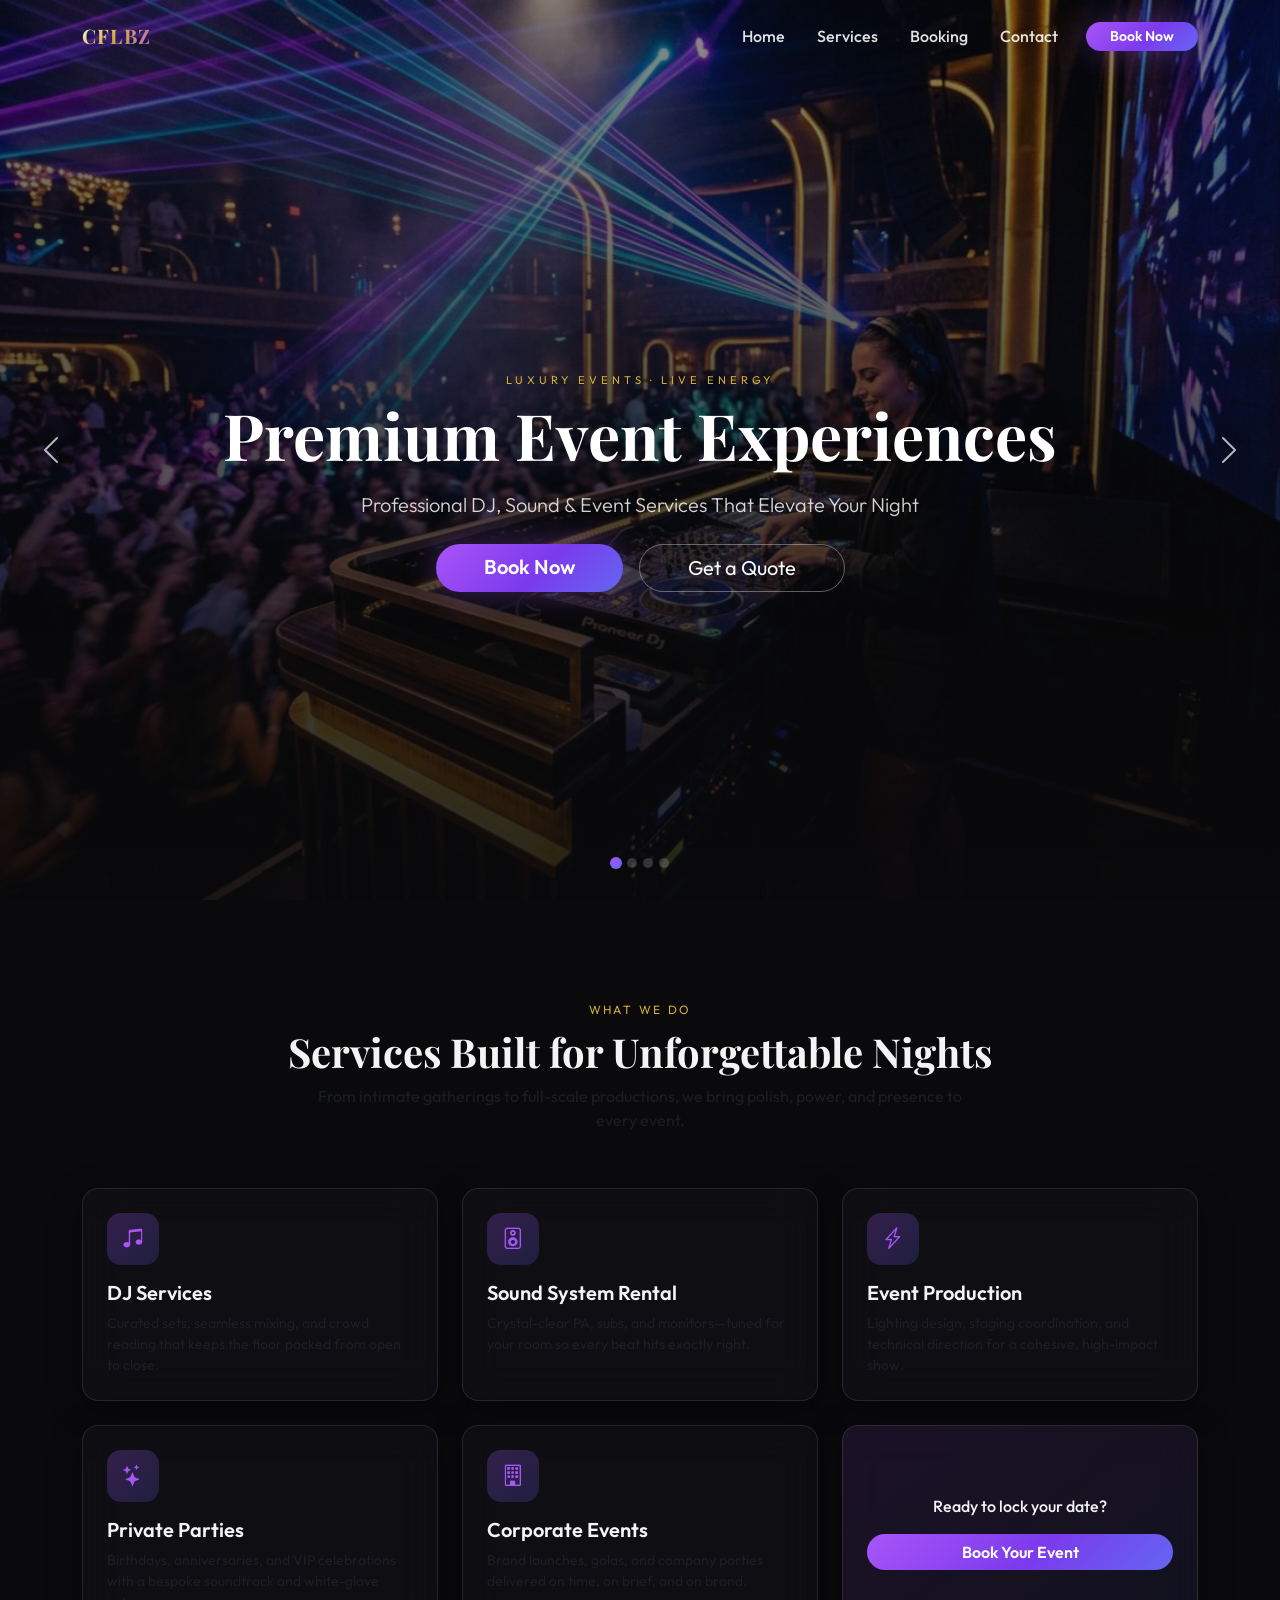
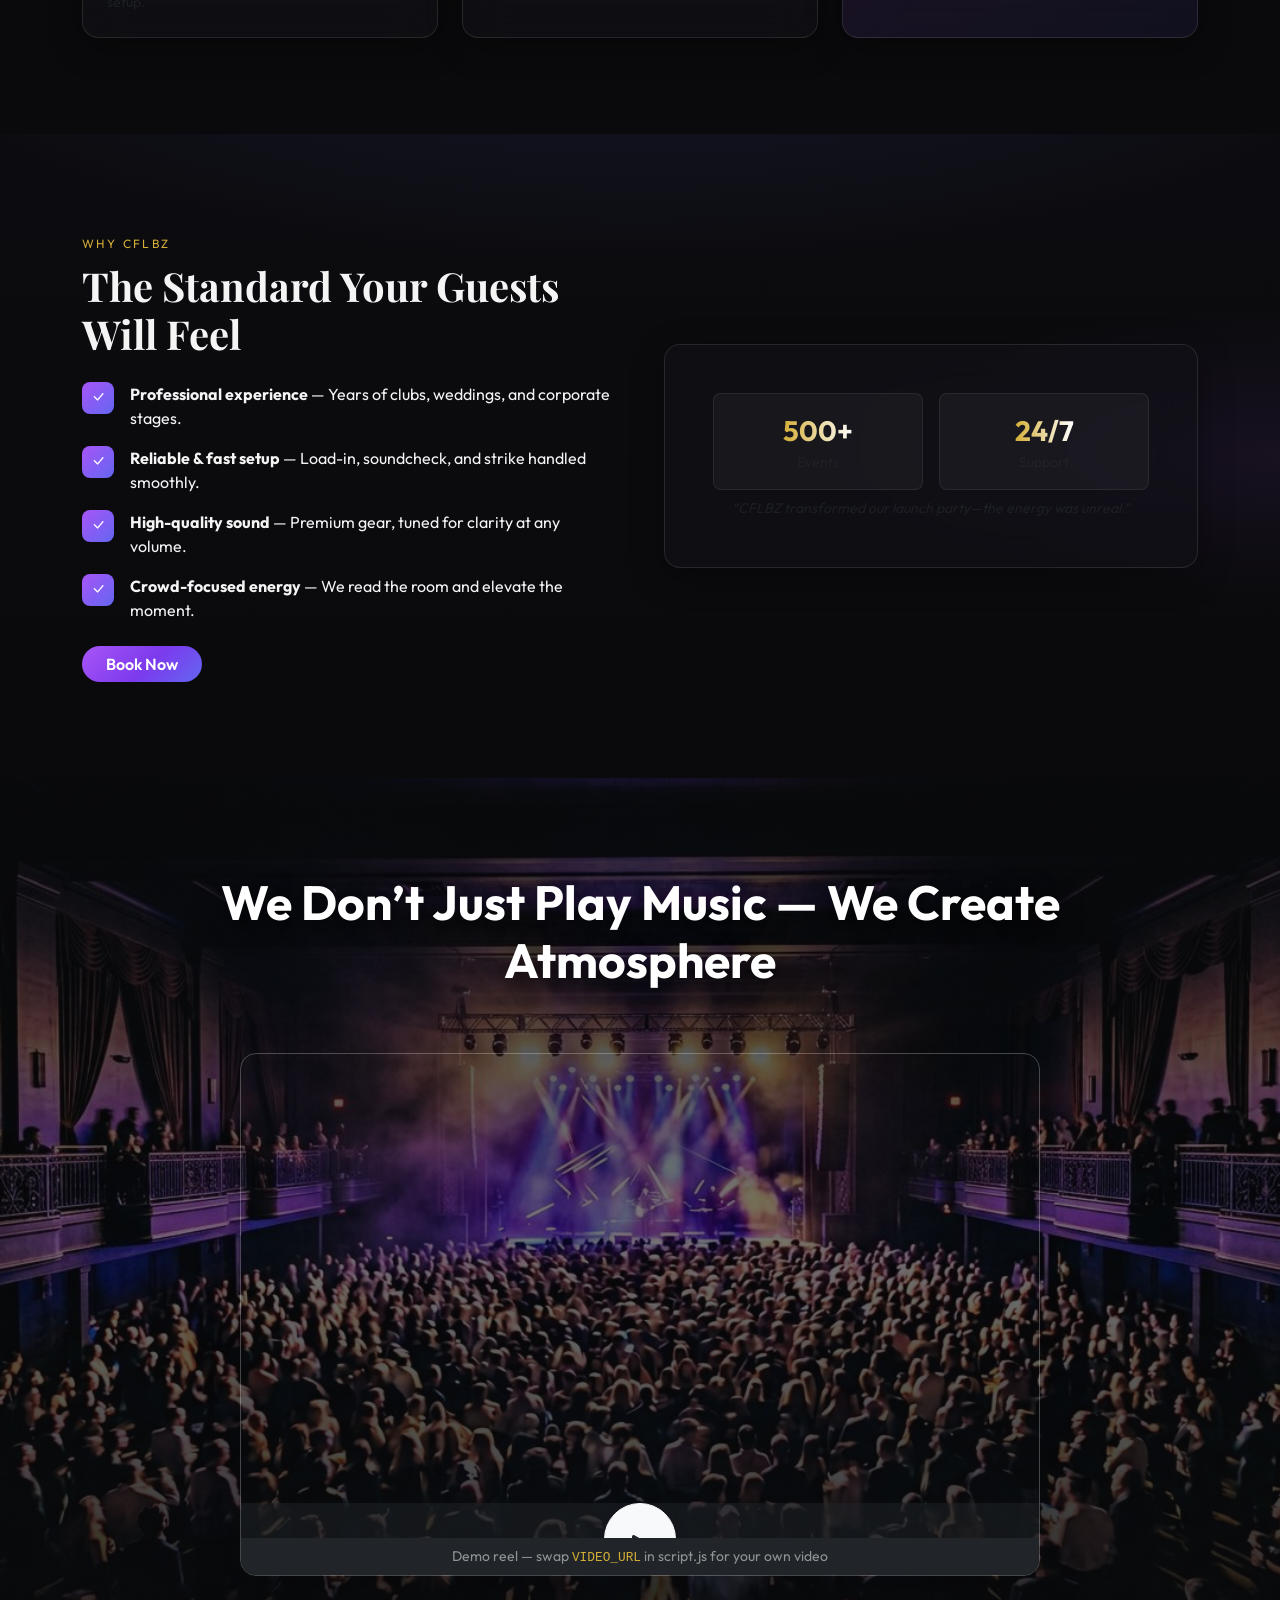
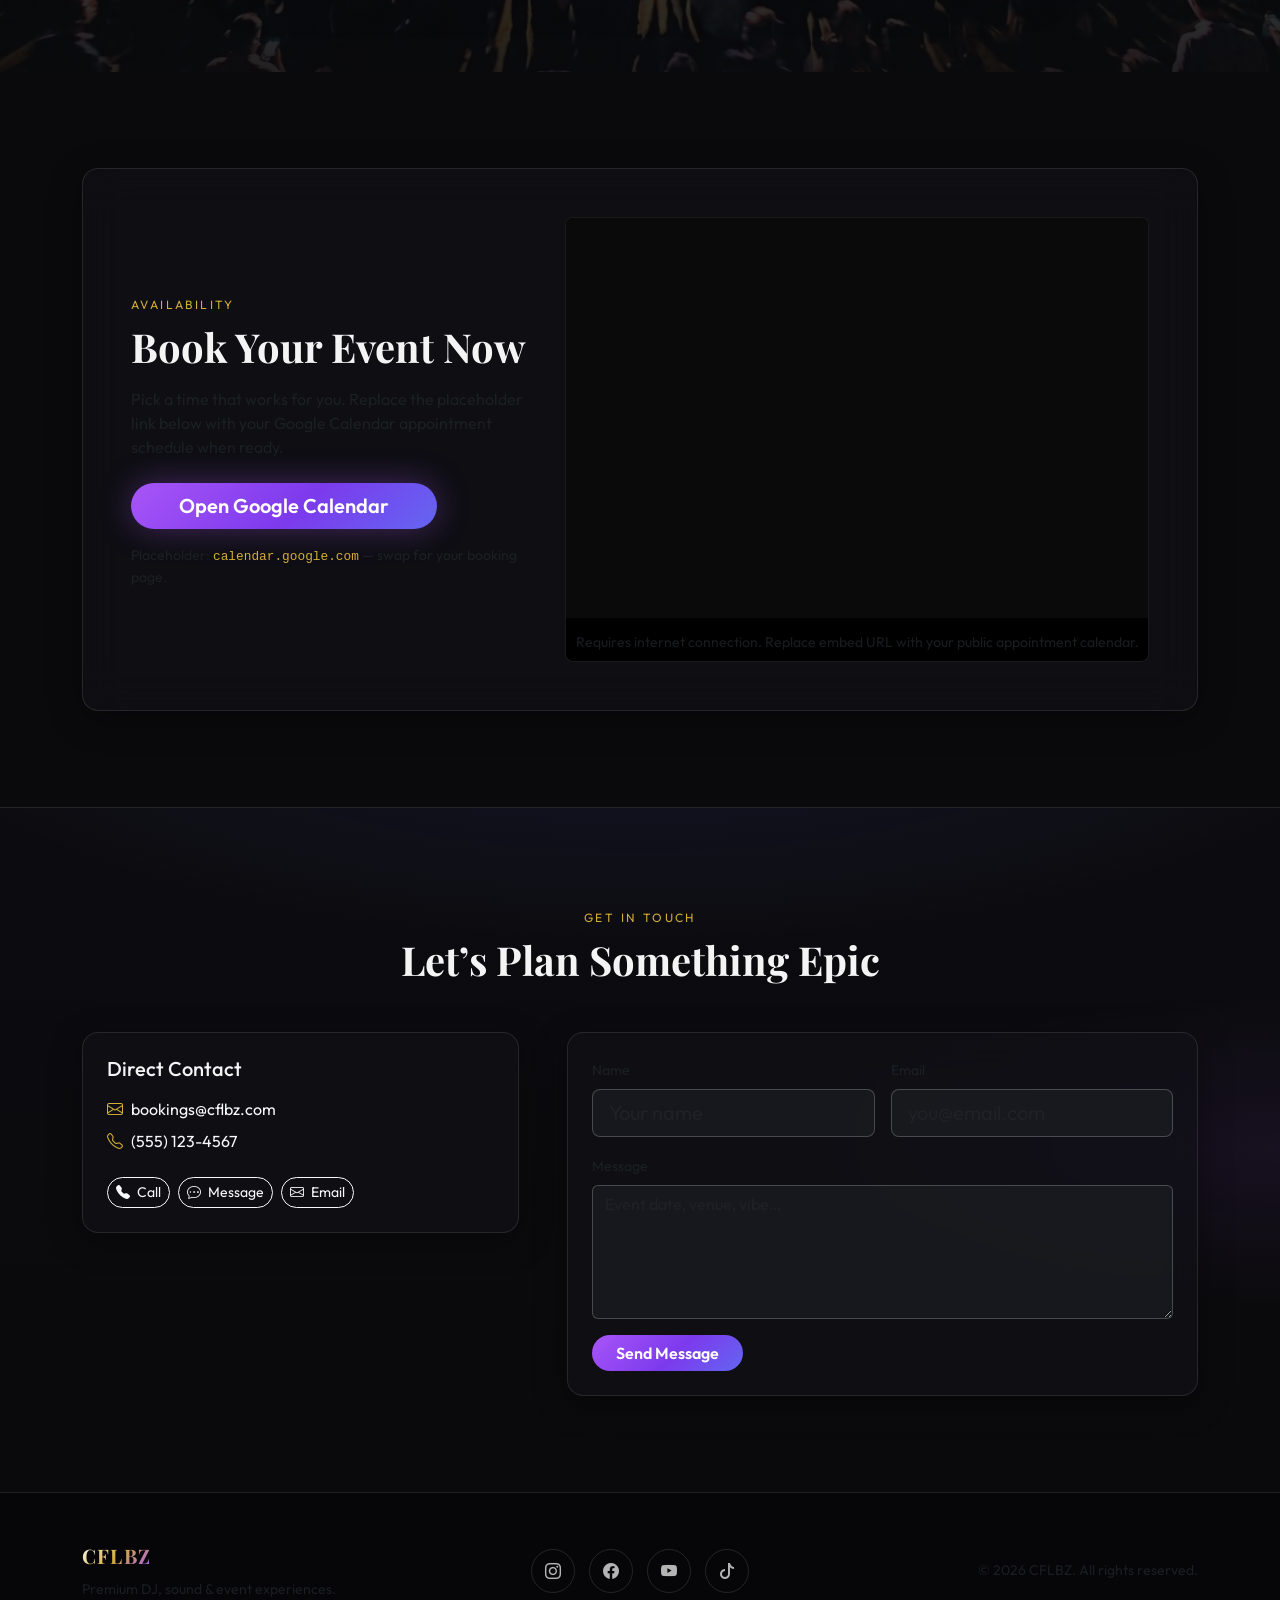
==== index.html @ 3344b6ea "site build v1 Made-with: Cursor" ====
<!DOCTYPE html>
<html lang="en">
<head>
  <meta charset="UTF-8">
  <meta name="viewport" content="width=device-width, initial-scale=1.0">
  <meta name="description" content="CFLBZ — Premium DJ, sound & event services. Professional experiences that elevate your night.">
  <title>CFLBZ | Premium Event Experiences</title>
  <link rel="preload" as="image" href="assets/images/hero-1.jpg" fetchpriority="high">
  <link rel="preconnect" href="https://fonts.googleapis.com">
  <link rel="preconnect" href="https://fonts.gstatic.com" crossorigin>
  <link href="https://fonts.googleapis.com/css2?family=Outfit:wght@300;400;500;600;700&family=Playfair+Display:ital,wght@0,600;0,700;1,600&display=swap" rel="stylesheet">
  <link href="https://cdn.jsdelivr.net/npm/bootstrap@5.3.3/dist/css/bootstrap.min.css" rel="stylesheet" integrity="sha384-QWTKZyjpPEjISv5WaRU9OFeRpok6YctnYmDr5pNlyT2bRjXh0JMhjY6hW+ALEwIH" crossorigin="anonymous">
  <link rel="stylesheet" href="https://cdn.jsdelivr.net/npm/bootstrap-icons@1.11.3/font/bootstrap-icons.min.css">
  <link rel="stylesheet" href="assets/css/style.css">
</head>
<body>
  <!-- NAVBAR -->
  <nav class="navbar navbar-expand-lg navbar-dark fixed-top" id="mainNav" aria-label="Main">
    <div class="container">
      <a class="navbar-brand fw-bold brand-glow" href="#home">CFLBZ</a>
      <button class="navbar-toggler border-0" type="button" data-bs-toggle="collapse" data-bs-target="#navMenu" aria-controls="navMenu" aria-expanded="false" aria-label="Toggle navigation">
        <span class="navbar-toggler-icon"></span>
      </button>
      <div class="collapse navbar-collapse" id="navMenu">
        <ul class="navbar-nav ms-auto align-items-lg-center gap-lg-2">
          <li class="nav-item"><a class="nav-link" href="#home">Home</a></li>
          <li class="nav-item"><a class="nav-link" href="#services">Services</a></li>
          <li class="nav-item"><a class="nav-link" href="#booking">Booking</a></li>
          <li class="nav-item"><a class="nav-link" href="#contact">Contact</a></li>
          <li class="nav-item ms-lg-2">
            <a class="btn btn-primary btn-sm px-4 rounded-pill nav-cta" href="https://calendar.google.com/calendar/u/0/r/week" target="_blank" rel="noopener noreferrer">Book Now</a>
          </li>
        </ul>
      </div>
    </div>
  </nav>

  <!-- HERO CAROUSEL -->
  <header id="home" class="hero-wrap">
    <div id="heroCarousel" class="carousel slide carousel-fade hero-carousel" data-bs-ride="carousel" data-bs-interval="6000" data-bs-pause="false">
      <div class="carousel-indicators hero-indicators">
        <button type="button" data-bs-target="#heroCarousel" data-bs-slide-to="0" class="active" aria-current="true" aria-label="Slide 1"></button>
        <button type="button" data-bs-target="#heroCarousel" data-bs-slide-to="1" aria-label="Slide 2"></button>
        <button type="button" data-bs-target="#heroCarousel" data-bs-slide-to="2" aria-label="Slide 3"></button>
        <button type="button" data-bs-target="#heroCarousel" data-bs-slide-to="3" aria-label="Slide 4"></button>
      </div>
      <div class="carousel-inner h-100">
        <div class="carousel-item active h-100">
          <img src="assets/images/hero-1.jpg" class="d-block w-100 hero-img" width="1920" height="1080" alt="Luxury nightclub DJ performance with dramatic lighting" fetchpriority="high" decoding="async">
        </div>
        <div class="carousel-item h-100">
          <img src="assets/images/hero-2.jpg" class="d-block w-100 hero-img" width="1920" height="1080" alt="Premium sound system and stage at an upscale event" loading="lazy" decoding="async">
        </div>
        <div class="carousel-item h-100">
          <img src="assets/images/hero-3.jpg" class="d-block w-100 hero-img" width="1920" height="1080" alt="DJ mixing with neon lights and crowd energy" loading="lazy" decoding="async">
        </div>
        <div class="carousel-item h-100">
          <img src="assets/images/hero-4.jpg" class="d-block w-100 hero-img" width="1920" height="1080" alt="Elegant event crowd with purple and gold lighting" loading="lazy" decoding="async">
        </div>
      </div>
      <button class="carousel-control-prev" type="button" data-bs-target="#heroCarousel" data-bs-slide="prev" aria-label="Previous slide">
        <span class="carousel-control-prev-icon" aria-hidden="true"></span>
      </button>
      <button class="carousel-control-next" type="button" data-bs-target="#heroCarousel" data-bs-slide="next" aria-label="Next slide">
        <span class="carousel-control-next-icon" aria-hidden="true"></span>
      </button>
      <div class="hero-overlay"></div>
      <div class="hero-content container text-center text-white">
        <p class="hero-eyebrow text-uppercase mb-2 animate-hero" data-animate>Luxury Events · Live Energy</p>
        <h1 class="display-3 display-md-2 fw-bold mb-3 animate-hero" data-animate style="--delay: 0.1s">Premium Event Experiences</h1>
        <p class="lead col-lg-8 mx-auto mb-4 text-white-75 animate-hero" data-animate style="--delay: 0.2s">Professional DJ, Sound &amp; Event Services That Elevate Your Night</p>
        <div class="d-flex flex-wrap gap-3 justify-content-center animate-hero" data-animate style="--delay: 0.35s">
          <a href="https://calendar.google.com/calendar/u/0/r/week" class="btn btn-primary btn-lg px-5 rounded-pill shadow-glow" target="_blank" rel="noopener noreferrer">Book Now</a>
          <a href="#contact" class="btn btn-outline-light btn-lg px-5 rounded-pill glass-btn">Get a Quote</a>
        </div>
      </div>
    </div>
  </header>

  <!-- SERVICES -->
  <section id="services" class="section-padding section-dark">
    <div class="container">
      <div class="text-center mb-5 pb-2 reveal">
        <span class="section-label">What We Do</span>
        <h2 class="section-title mt-2">Services Built for Unforgettable Nights</h2>
        <p class="text-muted col-lg-7 mx-auto mb-0">From intimate gatherings to full-scale productions, we bring polish, power, and presence to every event.</p>
      </div>
      <div class="row g-4">
        <div class="col-md-6 col-lg-4 reveal">
          <div class="glass-card h-100 p-4 rounded-4 border border-light border-opacity-10">
            <div class="icon-wrap mb-3"><i class="bi bi-music-note-beamed"></i></div>
            <h3 class="h5 fw-semibold mb-2">DJ Services</h3>
            <p class="text-muted small mb-0">Curated sets, seamless mixing, and crowd reading that keeps the floor packed from open to close.</p>
          </div>
        </div>
        <div class="col-md-6 col-lg-4 reveal">
          <div class="glass-card h-100 p-4 rounded-4 border border-light border-opacity-10">
            <div class="icon-wrap mb-3"><i class="bi bi-speaker"></i></div>
            <h3 class="h5 fw-semibold mb-2">Sound System Rental</h3>
            <p class="text-muted small mb-0">Crystal-clear PA, subs, and monitors—tuned for your room so every beat hits exactly right.</p>
          </div>
        </div>
        <div class="col-md-6 col-lg-4 reveal">
          <div class="glass-card h-100 p-4 rounded-4 border border-light border-opacity-10">
            <div class="icon-wrap mb-3"><i class="bi bi-lightning-charge"></i></div>
            <h3 class="h5 fw-semibold mb-2">Event Production</h3>
            <p class="text-muted small mb-0">Lighting design, staging coordination, and technical direction for a cohesive, high-impact show.</p>
          </div>
        </div>
        <div class="col-md-6 col-lg-4 reveal">
          <div class="glass-card h-100 p-4 rounded-4 border border-light border-opacity-10">
            <div class="icon-wrap mb-3"><i class="bi bi-stars"></i></div>
            <h3 class="h5 fw-semibold mb-2">Private Parties</h3>
            <p class="text-muted small mb-0">Birthdays, anniversaries, and VIP celebrations with a bespoke soundtrack and white-glove setup.</p>
          </div>
        </div>
        <div class="col-md-6 col-lg-4 reveal">
          <div class="glass-card h-100 p-4 rounded-4 border border-light border-opacity-10">
            <div class="icon-wrap mb-3"><i class="bi bi-building"></i></div>
            <h3 class="h5 fw-semibold mb-2">Corporate Events</h3>
            <p class="text-muted small mb-0">Brand launches, galas, and company parties delivered on time, on brief, and on brand.</p>
          </div>
        </div>
        <div class="col-md-6 col-lg-4 reveal d-flex align-items-stretch">
          <div class="glass-card h-100 p-4 rounded-4 border border-light border-opacity-10 w-100 d-flex flex-column justify-content-center text-center cta-mini">
            <p class="mb-3 fw-medium">Ready to lock your date?</p>
            <a href="#booking" class="btn btn-primary rounded-pill">Book Your Event</a>
          </div>
        </div>
      </div>
    </div>
  </section>

  <!-- WHY CHOOSE US -->
  <section id="why" class="section-padding section-gradient">
    <div class="container">
      <div class="row align-items-center g-5">
        <div class="col-lg-6 reveal">
          <span class="section-label">Why CFLBZ</span>
          <h2 class="section-title mt-2 mb-4">The Standard Your Guests Will Feel</h2>
          <ul class="why-list list-unstyled mb-0">
            <li class="d-flex gap-3 mb-3"><span class="why-check"><i class="bi bi-check-lg"></i></span><span><strong>Professional experience</strong> — Years of clubs, weddings, and corporate stages.</span></li>
            <li class="d-flex gap-3 mb-3"><span class="why-check"><i class="bi bi-check-lg"></i></span><span><strong>Reliable &amp; fast setup</strong> — Load-in, soundcheck, and strike handled smoothly.</span></li>
            <li class="d-flex gap-3 mb-3"><span class="why-check"><i class="bi bi-check-lg"></i></span><span><strong>High-quality sound</strong> — Premium gear, tuned for clarity at any volume.</span></li>
            <li class="d-flex gap-3"><span class="why-check"><i class="bi bi-check-lg"></i></span><span><strong>Crowd-focused energy</strong> — We read the room and elevate the moment.</span></li>
          </ul>
          <a href="https://calendar.google.com/calendar/u/0/r/week" class="btn btn-primary rounded-pill mt-4 px-4" target="_blank" rel="noopener noreferrer">Book Now</a>
        </div>
        <div class="col-lg-6 reveal">
          <div class="glass-card p-4 p-md-5 rounded-4 border border-light border-opacity-10 why-card">
            <div class="row g-3 text-center">
              <div class="col-6">
                <div class="stat-box rounded-3 p-3"><span class="stat-num">500+</span><span class="stat-label d-block small text-muted">Events</span></div>
              </div>
              <div class="col-6">
                <div class="stat-box rounded-3 p-3"><span class="stat-num">24/7</span><span class="stat-label d-block small text-muted">Support</span></div>
              </div>
              <div class="col-12 mt-2">
                <p class="small text-muted mb-0 fst-italic">“CFLBZ transformed our launch party—the energy was unreal.”</p>
              </div>
            </div>
          </div>
        </div>
      </div>
    </div>
  </section>

  <!-- VIDEO / EXPERIENCE -->
  <section id="experience" class="experience-section position-relative overflow-hidden">
    <div class="experience-bg" role="img" aria-label="Atmospheric event lighting and crowd"></div>
    <div class="experience-overlay"></div>
    <div class="container position-relative z-1 py-5 my-lg-5 text-center">
      <h2 class="display-5 fw-bold text-white mb-3 text-shadow reveal">We Don’t Just Play Music — We Create Atmosphere</h2>
      <p class="col-lg-8 mx-auto text-white-75 mb-4 reveal">Lighting, sound, and timing come together so your guests remember the night long after the last song.</p>
      <div class="video-placeholder ratio ratio-16x9 rounded-4 overflow-hidden border border-light border-opacity-25 shadow-lg reveal mx-auto" style="max-width: 800px;">
        <div class="d-flex align-items-center justify-content-center bg-dark bg-opacity-50 position-relative">
          <button type="button" class="play-btn btn btn-light rounded-circle p-3 shadow" aria-label="Play highlight video" id="playVideoBtn">
            <i class="bi bi-play-fill fs-2 text-dark"></i>
          </button>
          <span class="position-absolute bottom-0 start-0 end-0 small text-white-50 py-2 bg-dark bg-opacity-40">Demo reel — swap <code class="text-accent">VIDEO_URL</code> in script.js for your own video</span>
        </div>
      </div>
    </div>
  </section>

  <!-- BOOKING -->
  <section id="booking" class="section-padding section-dark">
    <div class="container">
      <div class="glass-card rounded-4 border border-light border-opacity-10 p-4 p-md-5 reveal">
        <div class="row g-4 align-items-center">
          <div class="col-lg-5 text-center text-lg-start">
            <span class="section-label">Availability</span>
            <h2 class="section-title mt-2 mb-3">Book Your Event Now</h2>
            <p class="text-muted mb-4">Pick a time that works for you. Replace the placeholder link below with your Google Calendar appointment schedule when ready.</p>
            <a href="https://calendar.google.com/calendar/u/0/r/week" class="btn btn-primary btn-lg rounded-pill px-5 shadow-glow mb-3" target="_blank" rel="noopener noreferrer">Open Google Calendar</a>
            <p class="small text-muted mb-0">Placeholder: <code class="text-accent small">calendar.google.com</code> — swap for your booking page.</p>
          </div>
          <div class="col-lg-7">
            <div class="calendar-embed rounded-3 overflow-hidden border border-light border-opacity-10 bg-black bg-opacity-40">
              <iframe
                title="Google Calendar booking placeholder"
                src="https://calendar.google.com/calendar/embed?height=400&wkst=1&bgcolor=%230a0a0a&ctz=America%2FNew_York&showPrint=0&showTabs=0&showCalendars=0&mode=WEEK"
                width="100%"
                height="400"
                loading="lazy"
                class="w-100 border-0"
              ></iframe>
              <p class="small text-center text-muted py-2 mb-0 px-2">Requires internet connection. Replace embed URL with your public appointment calendar.</p>
            </div>
          </div>
        </div>
      </div>
    </div>
  </section>

  <!-- CONTACT -->
  <section id="contact" class="section-padding section-gradient border-top border-light border-opacity-10">
    <div class="container">
      <div class="text-center mb-5 reveal">
        <span class="section-label">Get in Touch</span>
        <h2 class="section-title mt-2">Let’s Plan Something Epic</h2>
      </div>
      <div class="row g-5">
        <div class="col-lg-5 reveal">
          <div class="glass-card p-4 rounded-4 border border-light border-opacity-10 mb-4">
            <h3 class="h5 mb-3">Direct Contact</h3>
            <p class="mb-2"><i class="bi bi-envelope text-accent me-2"></i><a href="mailto:bookings@cflbz.com" class="link-light text-decoration-none">bookings@cflbz.com</a></p>
            <p class="mb-4"><i class="bi bi-telephone text-accent me-2"></i><a href="tel:+15551234567" class="link-light text-decoration-none">(555) 123-4567</a></p>
            <div class="d-flex flex-wrap gap-2">
              <a href="tel:+15551234567" class="btn btn-outline-light btn-sm rounded-pill"><i class="bi bi-telephone-fill me-1"></i> Call</a>
              <a href="sms:+15551234567" class="btn btn-outline-light btn-sm rounded-pill"><i class="bi bi-chat-dots me-1"></i> Message</a>
              <a href="mailto:bookings@cflbz.com" class="btn btn-outline-light btn-sm rounded-pill"><i class="bi bi-envelope me-1"></i> Email</a>
            </div>
          </div>
        </div>
        <div class="col-lg-7 reveal">
          <form id="contactForm" class="glass-card p-4 rounded-4 border border-light border-opacity-10" novalidate>
            <div class="row g-3">
              <div class="col-md-6">
                <label for="contactName" class="form-label small text-muted">Name</label>
                <input type="text" class="form-control form-control-lg bg-dark bg-opacity-50 border-light border-opacity-25 text-white" id="contactName" name="name" required placeholder="Your name" autocomplete="name">
              </div>
              <div class="col-md-6">
                <label for="contactEmail" class="form-label small text-muted">Email</label>
                <input type="email" class="form-control form-control-lg bg-dark bg-opacity-50 border-light border-opacity-25 text-white" id="contactEmail" name="email" required placeholder="you@email.com" autocomplete="email">
              </div>
              <div class="col-12">
                <label for="contactMessage" class="form-label small text-muted">Message</label>
                <textarea class="form-control bg-dark bg-opacity-50 border-light border-opacity-25 text-white" id="contactMessage" name="message" rows="5" required placeholder="Event date, venue, vibe…"></textarea>
              </div>
              <div class="col-12 d-flex flex-wrap align-items-center gap-3">
                <button type="submit" class="btn btn-primary rounded-pill px-4">Send Message</button>
                <span id="formFeedback" class="small text-success d-none" role="status"></span>
              </div>
            </div>
          </form>
        </div>
      </div>
    </div>
  </section>

  <!-- FOOTER -->
  <footer class="footer py-5 border-top border-light border-opacity-10">
    <div class="container">
      <div class="row align-items-center gy-4">
        <div class="col-md-4 text-center text-md-start">
          <span class="fw-bold brand-glow fs-5">CFLBZ</span>
          <p class="small text-muted mb-0 mt-2">Premium DJ, sound &amp; event experiences.</p>
        </div>
        <div class="col-md-4 text-center">
          <a href="#" class="social-link" aria-label="Instagram"><i class="bi bi-instagram"></i></a>
          <a href="#" class="social-link" aria-label="Facebook"><i class="bi bi-facebook"></i></a>
          <a href="#" class="social-link" aria-label="YouTube"><i class="bi bi-youtube"></i></a>
          <a href="#" class="social-link" aria-label="TikTok"><i class="bi bi-tiktok"></i></a>
        </div>
        <div class="col-md-4 text-center text-md-end small text-muted">
          &copy; <span id="year"></span> CFLBZ. All rights reserved.
        </div>
      </div>
    </div>
  </footer>

  <script src="https://cdn.jsdelivr.net/npm/bootstrap@5.3.3/dist/js/bootstrap.bundle.min.js" integrity="sha384-YvpcrYf0tY3lHB60NNkmXc5s9fDVZLESaAA55NDzOxhy9GkcIdslK1eN7N6jIeHz" crossorigin="anonymous"></script>
  <script src="assets/js/script.js"></script>
</body>
</html>
---- assets/css/style.css ----
/* CFLBZ — Luxury dark theme */
:root {
  --bg-deep: #0a0a0c;
  --bg-card: rgba(18, 18, 24, 0.65);
  --text-muted-custom: rgba(255, 255, 255, 0.65);
  --accent-purple: #a855f7;
  --accent-blue: #6366f1;
  --accent-gold: #d4af37;
  --glow: 0 0 32px rgba(168, 85, 247, 0.35);
  --glow-gold: 0 0 24px rgba(212, 175, 55, 0.25);
  --font-sans: "Outfit", system-ui, sans-serif;
  --font-display: "Playfair Display", Georgia, serif;
}

html {
  scroll-behavior: smooth;
}

body {
  font-family: var(--font-sans);
  background: var(--bg-deep);
  color: #f4f4f5;
  overflow-x: hidden;
}

.text-white-75 {
  color: rgba(255, 255, 255, 0.82) !important;
}

.text-accent {
  color: var(--accent-gold) !important;
}

code.text-accent {
  font-size: 0.8rem;
}

/* Navbar */
#mainNav {
  padding-top: 1rem;
  padding-bottom: 1rem;
  transition: background 0.4s ease, box-shadow 0.4s ease, padding 0.3s ease;
  background: transparent;
}

#mainNav.nav-scrolled {
  background: rgba(10, 10, 12, 0.92) !important;
  backdrop-filter: blur(16px);
  -webkit-backdrop-filter: blur(16px);
  box-shadow: 0 8px 32px rgba(0, 0, 0, 0.45);
  padding-top: 0.5rem;
  padding-bottom: 0.5rem;
}

#mainNav .nav-link {
  color: rgba(255, 255, 255, 0.88) !important;
  font-weight: 500;
  padding: 0.5rem 0.75rem !important;
  position: relative;
}

#mainNav .nav-link::after {
  content: "";
  position: absolute;
  left: 0.75rem;
  right: 0.75rem;
  bottom: 0.25rem;
  height: 2px;
  background: linear-gradient(90deg, var(--accent-purple), var(--accent-blue));
  transform: scaleX(0);
  transition: transform 0.25s ease;
}

#mainNav .nav-link:hover::after,
#mainNav .nav-link:focus::after {
  transform: scaleX(1);
}

.brand-glow {
  font-family: var(--font-display);
  letter-spacing: 0.06em;
  background: linear-gradient(135deg, #fff 0%, var(--accent-gold) 50%, var(--accent-purple) 100%);
  -webkit-background-clip: text;
  background-clip: text;
  -webkit-text-fill-color: transparent;
}

.nav-cta {
  box-shadow: var(--glow);
}

/* Hero */
.hero-wrap {
  min-height: 100vh;
  min-height: 100dvh;
  position: relative;
}

.hero-carousel {
  min-height: 100vh;
  min-height: 100dvh;
}

.hero-carousel .carousel-inner,
.hero-carousel .carousel-item {
  min-height: 100vh;
  min-height: 100dvh;
}

.hero-img {
  object-fit: cover;
  height: 100vh;
  height: 100dvh;
  min-height: 100%;
}

.hero-overlay {
  position: absolute;
  inset: 0;
  background: linear-gradient(
    180deg,
    rgba(10, 10, 12, 0.45) 0%,
    rgba(10, 10, 12, 0.65) 40%,
    rgba(10, 10, 12, 0.88) 100%
  );
  z-index: 1;
  pointer-events: none;
}

.hero-content {
  position: absolute;
  inset: 0;
  z-index: 2;
  display: flex;
  flex-direction: column;
  justify-content: center;
  align-items: center;
  padding-top: 4rem;
  padding-left: 1rem;
  padding-right: 1rem;
}

.hero-eyebrow {
  letter-spacing: 0.35em;
  font-size: 0.7rem;
  color: var(--accent-gold);
}

.hero-content h1 {
  font-family: var(--font-display);
  text-shadow: 0 4px 40px rgba(0, 0, 0, 0.6);
}

.hero-indicators {
  z-index: 3;
  margin-bottom: 2rem;
}

.hero-indicators [data-bs-target] {
  width: 10px;
  height: 10px;
  border-radius: 50%;
  border: none;
  background: rgba(255, 255, 255, 0.35);
  transition: transform 0.25s ease, background 0.25s ease;
}

.hero-indicators .active {
  background: linear-gradient(135deg, var(--accent-purple), var(--accent-blue));
  transform: scale(1.2);
}

.hero-carousel .carousel-control-prev,
.hero-carousel .carousel-control-next {
  z-index: 3;
  width: 8%;
  opacity: 0.7;
  transition: opacity 0.25s ease;
}

.hero-carousel .carousel-control-prev:hover,
.hero-carousel .carousel-control-next:hover {
  opacity: 1;
}

.animate-hero {
  opacity: 0;
  transform: translateY(24px);
  animation: heroIn 1s ease forwards;
  animation-delay: var(--delay, 0s);
}

@keyframes heroIn {
  to {
    opacity: 1;
    transform: translateY(0);
  }
}

.shadow-glow {
  box-shadow: var(--glow);
  border: none;
  background: linear-gradient(135deg, var(--accent-purple) 0%, #7c3aed 50%, var(--accent-blue) 100%);
  transition: transform 0.25s ease, box-shadow 0.25s ease;
}

.shadow-glow:hover {
  transform: translateY(-2px);
  box-shadow: 0 12px 40px rgba(168, 85, 247, 0.45);
  color: #fff;
}

.glass-btn {
  backdrop-filter: blur(12px);
  -webkit-backdrop-filter: blur(12px);
  border: 1px solid rgba(255, 255, 255, 0.35) !important;
  transition: background 0.25s ease, border-color 0.25s ease;
}

.glass-btn:hover {
  background: rgba(255, 255, 255, 0.12) !important;
  border-color: rgba(255, 255, 255, 0.55) !important;
  color: #fff !important;
}

/* Sections */
.section-padding {
  padding-top: 5rem;
  padding-bottom: 5rem;
}

@media (min-width: 992px) {
  .section-padding {
    padding-top: 6rem;
    padding-bottom: 6rem;
  }
}

.section-dark {
  background: var(--bg-deep);
}

.section-gradient {
  background: radial-gradient(ellipse 120% 80% at 50% -20%, rgba(99, 102, 241, 0.12), transparent 50%),
    radial-gradient(ellipse 80% 50% at 100% 50%, rgba(168, 85, 247, 0.08), transparent 45%),
    linear-gradient(180deg, #0c0c10 0%, #0a0a0c 100%);
}

.section-label {
  font-size: 0.75rem;
  text-transform: uppercase;
  letter-spacing: 0.2em;
  color: var(--accent-gold);
}

.section-title {
  font-family: var(--font-display);
  font-size: clamp(1.75rem, 4vw, 2.5rem);
  font-weight: 700;
}

/* Glass cards */
.glass-card {
  background: var(--bg-card);
  backdrop-filter: blur(20px);
  -webkit-backdrop-filter: blur(20px);
  box-shadow: 0 8px 32px rgba(0, 0, 0, 0.35);
  transition: transform 0.35s ease, box-shadow 0.35s ease, border-color 0.35s ease;
}

.glass-card:hover {
  transform: translateY(-6px);
  box-shadow: 0 16px 48px rgba(0, 0, 0, 0.45), 0 0 0 1px rgba(168, 85, 247, 0.15);
}

.icon-wrap {
  width: 52px;
  height: 52px;
  border-radius: 14px;
  display: flex;
  align-items: center;
  justify-content: center;
  background: linear-gradient(135deg, rgba(168, 85, 247, 0.25), rgba(99, 102, 241, 0.2));
  color: var(--accent-purple);
  font-size: 1.35rem;
}

.cta-mini {
  background: linear-gradient(145deg, rgba(168, 85, 247, 0.12), rgba(99, 102, 241, 0.08));
}

/* Why */
.why-check {
  flex-shrink: 0;
  width: 32px;
  height: 32px;
  border-radius: 8px;
  background: linear-gradient(135deg, var(--accent-purple), var(--accent-blue));
  display: flex;
  align-items: center;
  justify-content: center;
  color: #fff;
  font-size: 0.9rem;
}

.stat-box {
  background: rgba(255, 255, 255, 0.04);
  border: 1px solid rgba(255, 255, 255, 0.08);
}

.stat-num {
  font-size: 1.75rem;
  font-weight: 700;
  background: linear-gradient(90deg, var(--accent-gold), #fff);
  -webkit-background-clip: text;
  background-clip: text;
  -webkit-text-fill-color: transparent;
}

/* Experience section */
.experience-section {
  min-height: 50vh;
}

.experience-bg {
  position: absolute;
  inset: 0;
  background-image: url("../images/experience-bg.jpg");
  background-size: cover;
  background-position: center;
  transform: scale(1.02);
}

.experience-overlay {
  position: absolute;
  inset: 0;
  background: linear-gradient(
    180deg,
    rgba(10, 10, 12, 0.85) 0%,
    rgba(10, 10, 12, 0.55) 50%,
    rgba(10, 10, 12, 0.9) 100%
  );
  z-index: 0;
}

.experience-section .container {
  z-index: 1;
}

.text-shadow {
  text-shadow: 0 4px 24px rgba(0, 0, 0, 0.8);
}

.play-btn {
  width: 72px;
  height: 72px;
  transition: transform 0.3s ease, box-shadow 0.3s ease;
}

.play-btn:hover {
  transform: scale(1.08);
  box-shadow: var(--glow);
}

.play-btn.play-pulse {
  animation: pulseGlow 0.6s ease;
}

@keyframes pulseGlow {
  0%,
  100% {
    box-shadow: 0 4px 24px rgba(0, 0, 0, 0.2);
  }
  50% {
    box-shadow: 0 0 32px 8px rgba(168, 85, 247, 0.55);
  }
}

/* Booking calendar */
.calendar-embed iframe {
  min-height: 400px;
  background: #0a0a0a;
}

/* Footer */
.footer {
  background: #060608;
}

.social-link {
  display: inline-flex;
  align-items: center;
  justify-content: center;
  width: 44px;
  height: 44px;
  margin: 0 0.35rem;
  border-radius: 50%;
  color: rgba(255, 255, 255, 0.7);
  border: 1px solid rgba(255, 255, 255, 0.12);
  transition: color 0.25s ease, border-color 0.25s ease, box-shadow 0.25s ease, transform 0.25s ease;
}

.social-link:hover {
  color: var(--accent-gold);
  border-color: rgba(212, 175, 55, 0.4);
  box-shadow: var(--glow-gold);
  transform: translateY(-2px);
}

/* Scroll reveal */
.reveal {
  opacity: 0;
  transform: translateY(28px);
  transition: opacity 0.7s ease, transform 0.7s ease;
}

.reveal.visible {
  opacity: 1;
  transform: translateY(0);
}

/* Bootstrap overrides */
.btn-primary {
  background: linear-gradient(135deg, var(--accent-purple) 0%, #7c3aed 55%, var(--accent-blue) 100%);
  border: none;
  font-weight: 600;
}

.btn-primary:hover,
.btn-primary:focus {
  background: linear-gradient(135deg, #9333ea 0%, #6d28d9 50%, #4f46e5 100%);
  border: none;
}

.form-control:focus {
  border-color: var(--accent-purple);
  box-shadow: 0 0 0 0.2rem rgba(168, 85, 247, 0.2);
}

.link-light:hover {
  color: var(--accent-gold) !important;
}
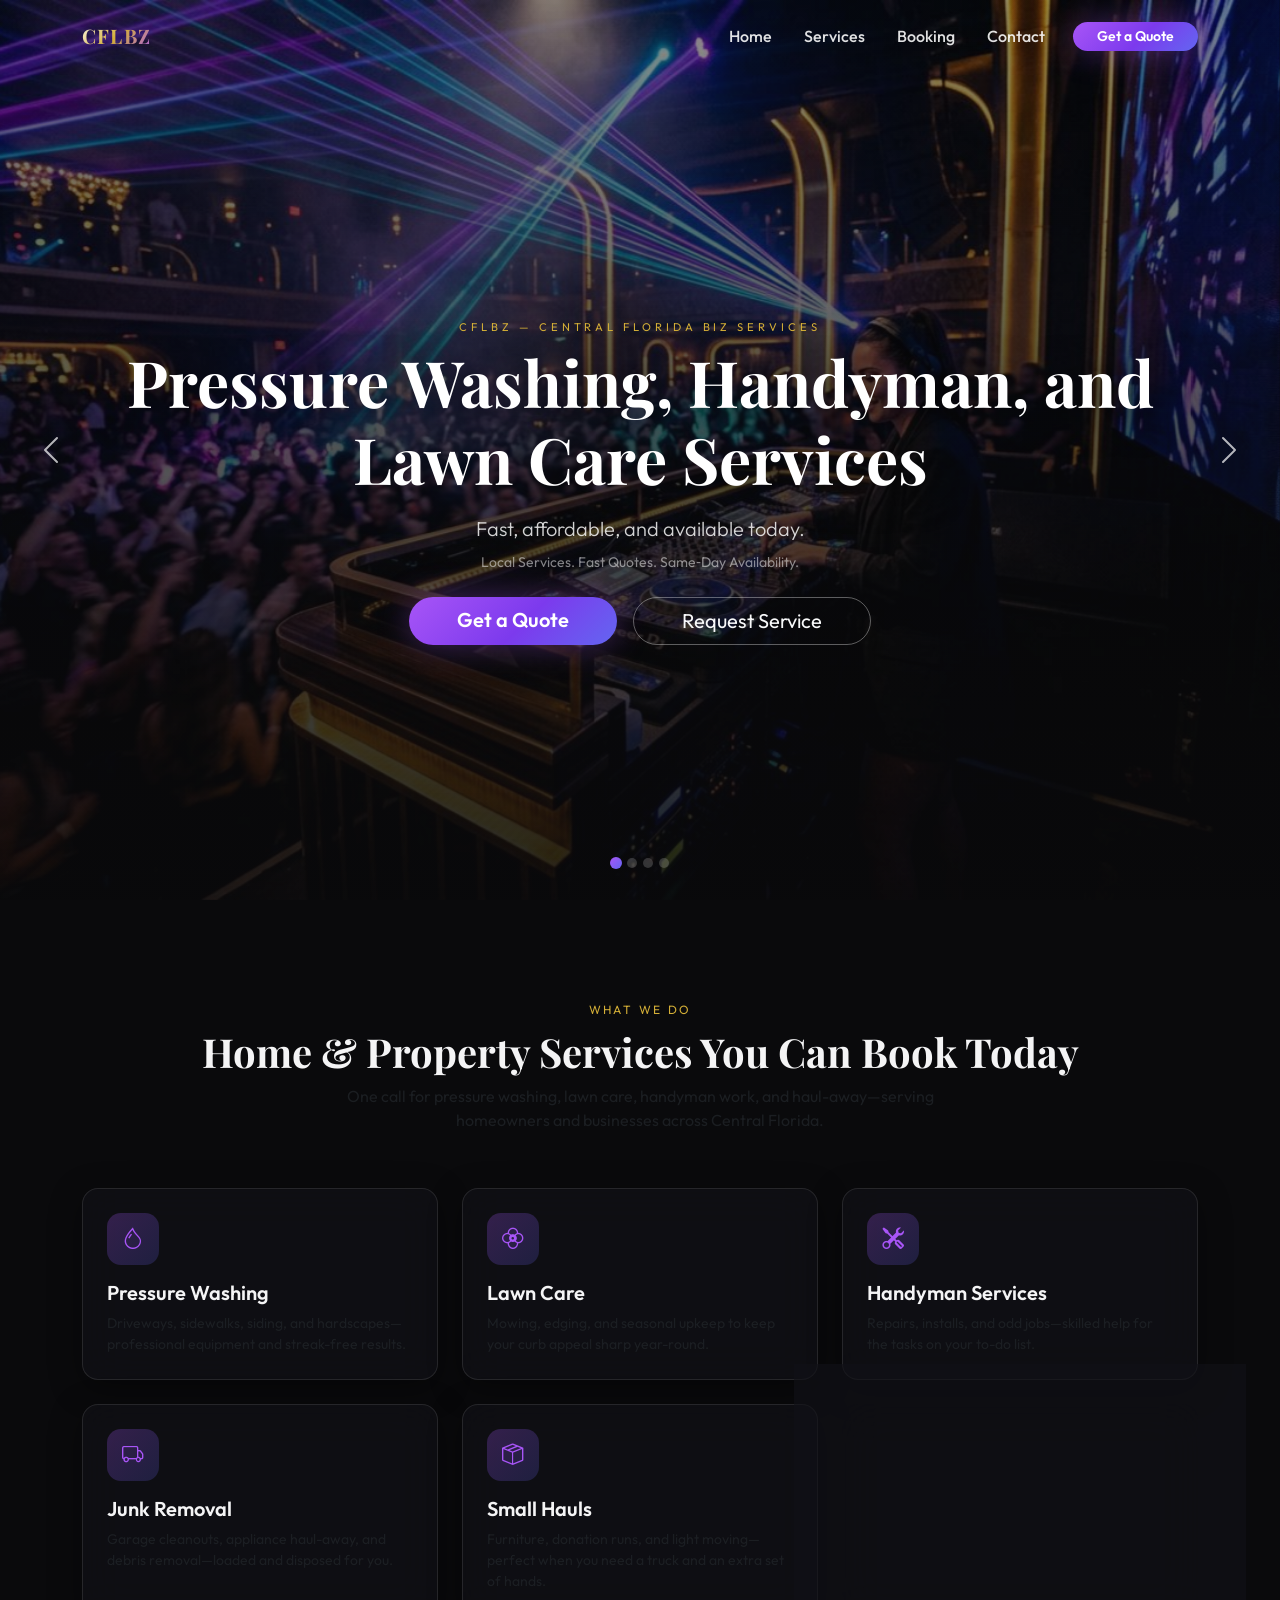
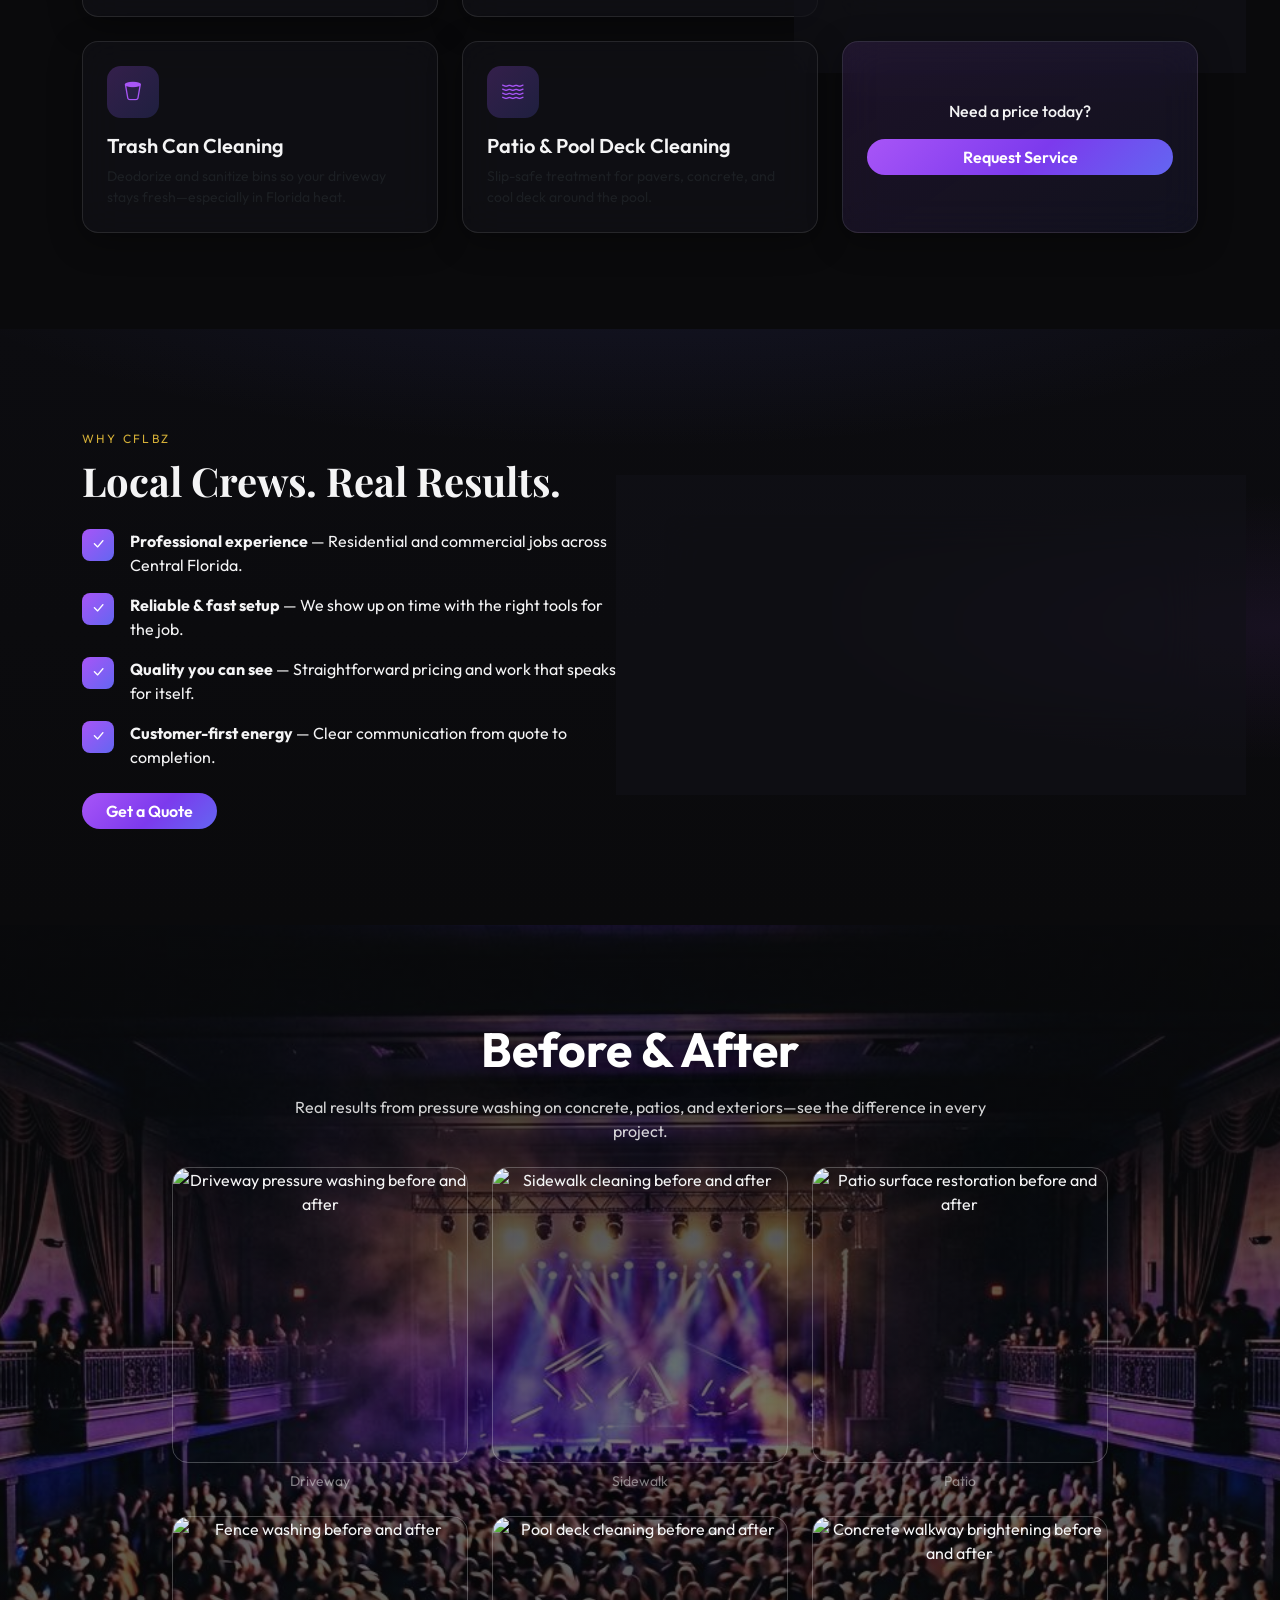
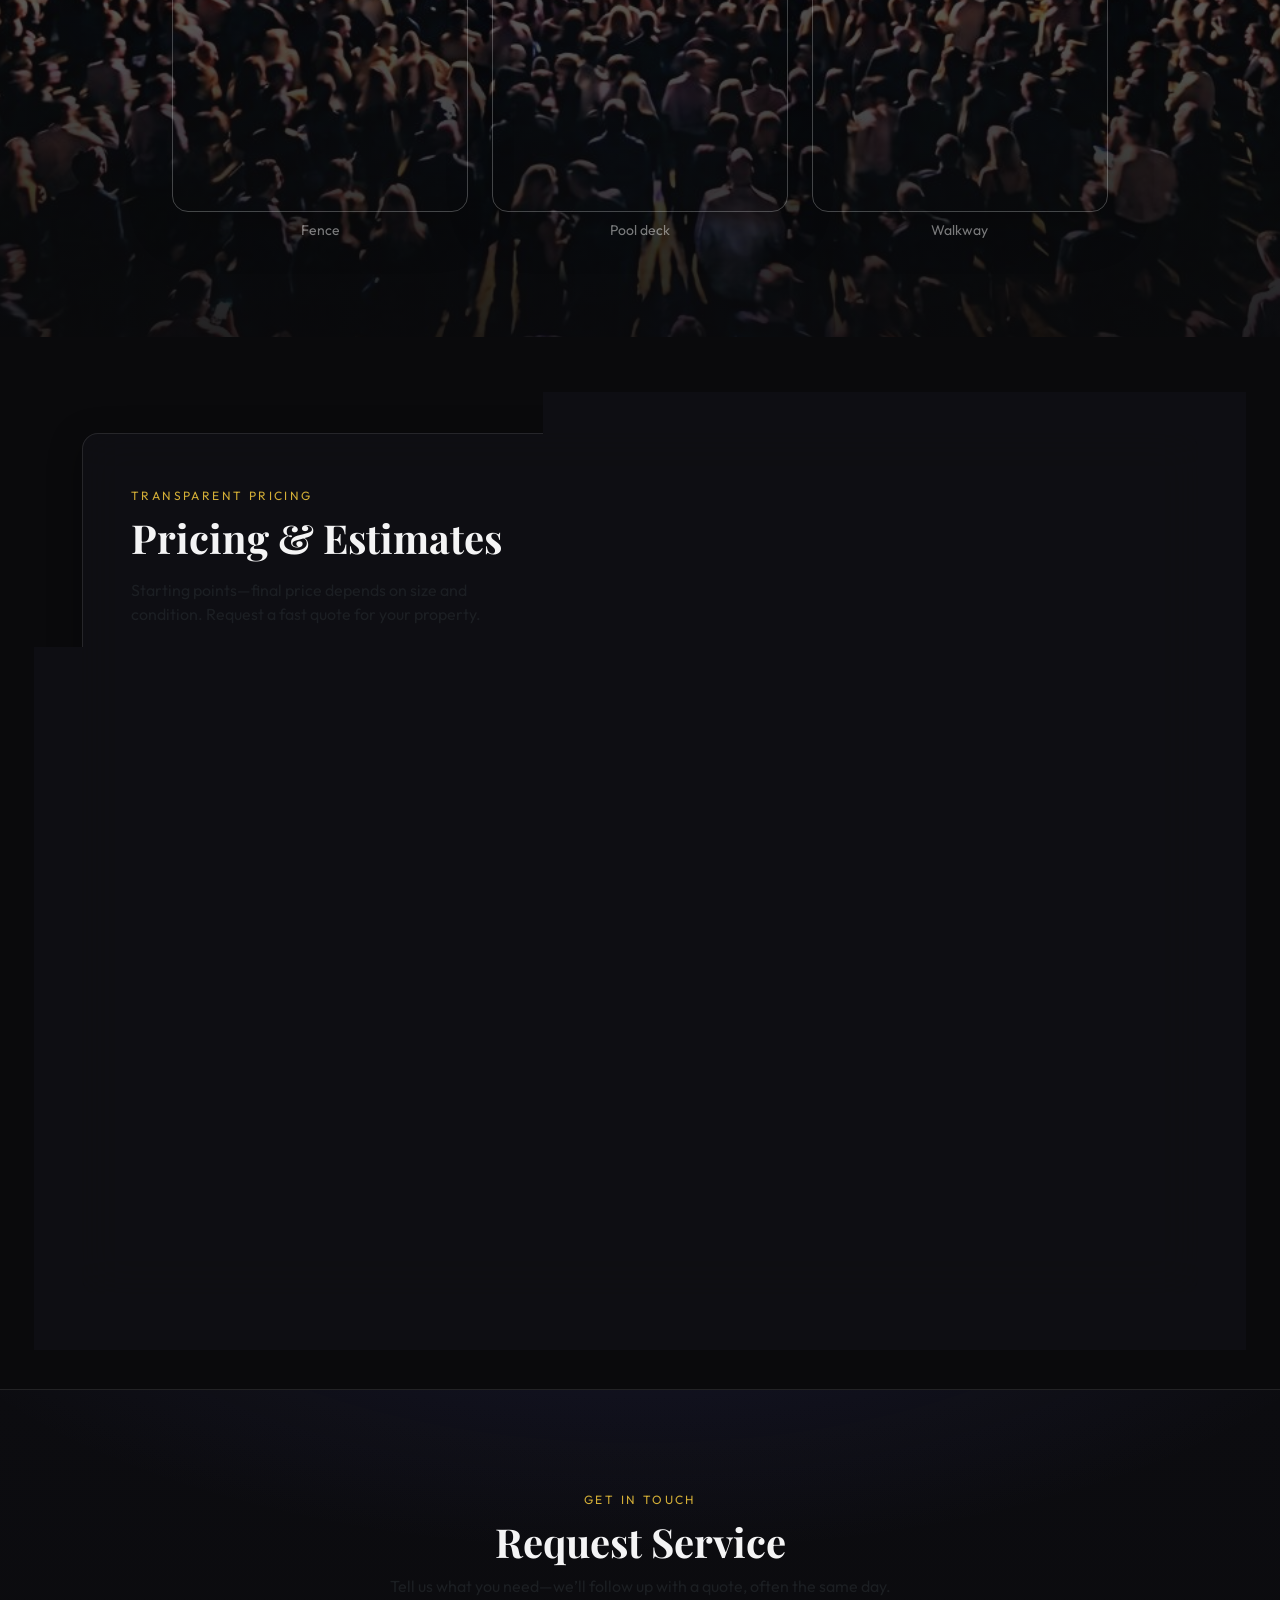
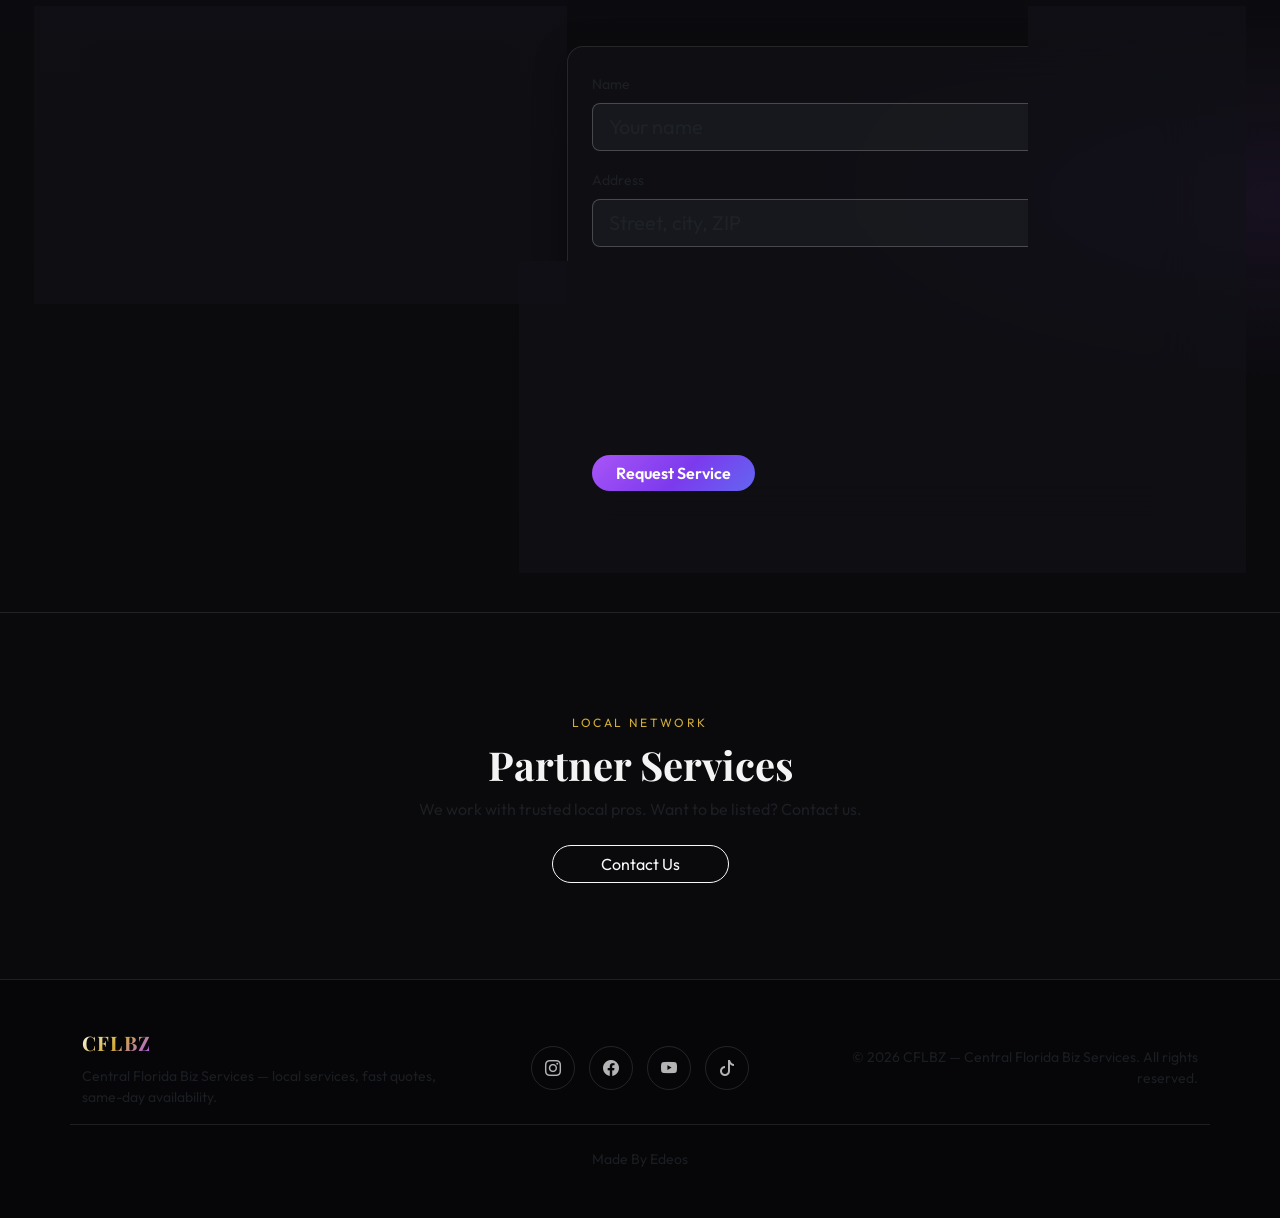
==== commit e72b8525: "Footer: credit Made By Edeos Made-with: Cursor" ====
--- a/index.html
+++ b/index.html
@@ -3,8 +3,8 @@
 <head>
   <meta charset="UTF-8">
   <meta name="viewport" content="width=device-width, initial-scale=1.0">
-  <meta name="description" content="CFLBZ — Premium DJ, sound & event services. Professional experiences that elevate your night.">
-  <title>CFLBZ | Premium Event Experiences</title>
+  <meta name="description" content="CFLBZ — Central Florida Biz Services. Pressure washing, handyman, lawn care, junk removal, and local service pros. Fast quotes, same-day availability.">
+  <title>CFLBZ | Central Florida Biz Services</title>
   <link rel="preload" as="image" href="assets/images/hero-1.jpg" fetchpriority="high">
   <link rel="preconnect" href="https://fonts.googleapis.com">
   <link rel="preconnect" href="https://fonts.gstatic.com" crossorigin>
@@ -28,7 +28,7 @@
           <li class="nav-item"><a class="nav-link" href="#booking">Booking</a></li>
           <li class="nav-item"><a class="nav-link" href="#contact">Contact</a></li>
           <li class="nav-item ms-lg-2">
-            <a class="btn btn-primary btn-sm px-4 rounded-pill nav-cta" href="https://calendar.google.com/calendar/u/0/r/week" target="_blank" rel="noopener noreferrer">Book Now</a>
+            <a class="btn btn-primary btn-sm px-4 rounded-pill nav-cta" href="#contact">Get a Quote</a>
           </li>
         </ul>
       </div>
@@ -46,16 +46,16 @@
       </div>
       <div class="carousel-inner h-100">
         <div class="carousel-item active h-100">
-          <img src="assets/images/hero-1.jpg" class="d-block w-100 hero-img" width="1920" height="1080" alt="Luxury nightclub DJ performance with dramatic lighting" fetchpriority="high" decoding="async">
+          <img src="assets/images/hero-1.jpg" class="d-block w-100 hero-img" width="1920" height="1080" alt="Professional pressure washing concrete driveway" fetchpriority="high" decoding="async">
         </div>
         <div class="carousel-item h-100">
-          <img src="assets/images/hero-2.jpg" class="d-block w-100 hero-img" width="1920" height="1080" alt="Premium sound system and stage at an upscale event" loading="lazy" decoding="async">
+          <img src="assets/images/hero-2.jpg" class="d-block w-100 hero-img" width="1920" height="1080" alt="Lawn care and mowing at a Central Florida home" loading="lazy" decoding="async">
         </div>
         <div class="carousel-item h-100">
-          <img src="assets/images/hero-3.jpg" class="d-block w-100 hero-img" width="1920" height="1080" alt="DJ mixing with neon lights and crowd energy" loading="lazy" decoding="async">
+          <img src="assets/images/hero-3.jpg" class="d-block w-100 hero-img" width="1920" height="1080" alt="Handyman tools and home repair services" loading="lazy" decoding="async">
         </div>
         <div class="carousel-item h-100">
-          <img src="assets/images/hero-4.jpg" class="d-block w-100 hero-img" width="1920" height="1080" alt="Elegant event crowd with purple and gold lighting" loading="lazy" decoding="async">
+          <img src="assets/images/hero-4.jpg" class="d-block w-100 hero-img" width="1920" height="1080" alt="Clean patio and pool deck after pressure washing" loading="lazy" decoding="async">
         </div>
       </div>
       <button class="carousel-control-prev" type="button" data-bs-target="#heroCarousel" data-bs-slide="prev" aria-label="Previous slide">
@@ -66,12 +66,13 @@
       </button>
       <div class="hero-overlay"></div>
       <div class="hero-content container text-center text-white">
-        <p class="hero-eyebrow text-uppercase mb-2 animate-hero" data-animate>Luxury Events · Live Energy</p>
-        <h1 class="display-3 display-md-2 fw-bold mb-3 animate-hero" data-animate style="--delay: 0.1s">Premium Event Experiences</h1>
-        <p class="lead col-lg-8 mx-auto mb-4 text-white-75 animate-hero" data-animate style="--delay: 0.2s">Professional DJ, Sound &amp; Event Services That Elevate Your Night</p>
+        <p class="hero-eyebrow text-uppercase mb-2 animate-hero" data-animate>CFLBZ — Central Florida Biz Services</p>
+        <h1 class="display-3 display-md-2 fw-bold mb-3 animate-hero" data-animate style="--delay: 0.1s">Pressure Washing, Handyman, and Lawn Care Services</h1>
+        <p class="lead col-lg-8 mx-auto mb-2 text-white-75 animate-hero" data-animate style="--delay: 0.2s">Fast, affordable, and available today.</p>
+        <p class="small text-white-50 col-lg-8 mx-auto mb-4 animate-hero" data-animate style="--delay: 0.28s">Local Services. Fast Quotes. Same‑Day Availability.</p>
         <div class="d-flex flex-wrap gap-3 justify-content-center animate-hero" data-animate style="--delay: 0.35s">
-          <a href="https://calendar.google.com/calendar/u/0/r/week" class="btn btn-primary btn-lg px-5 rounded-pill shadow-glow" target="_blank" rel="noopener noreferrer">Book Now</a>
-          <a href="#contact" class="btn btn-outline-light btn-lg px-5 rounded-pill glass-btn">Get a Quote</a>
+          <a href="#contact" class="btn btn-primary btn-lg px-5 rounded-pill shadow-glow">Get a Quote</a>
+          <a href="#contact" class="btn btn-outline-light btn-lg px-5 rounded-pill glass-btn">Request Service</a>
         </div>
       </div>
     </div>
@@ -82,49 +83,70 @@
     <div class="container">
       <div class="text-center mb-5 pb-2 reveal">
         <span class="section-label">What We Do</span>
-        <h2 class="section-title mt-2">Services Built for Unforgettable Nights</h2>
-        <p class="text-muted col-lg-7 mx-auto mb-0">From intimate gatherings to full-scale productions, we bring polish, power, and presence to every event.</p>
+        <h2 class="section-title mt-2">Home &amp; Property Services You Can Book Today</h2>
+        <p class="text-muted col-lg-7 mx-auto mb-0">One call for pressure washing, lawn care, handyman work, and haul-away—serving homeowners and businesses across Central Florida.</p>
       </div>
       <div class="row g-4">
         <div class="col-md-6 col-lg-4 reveal">
           <div class="glass-card h-100 p-4 rounded-4 border border-light border-opacity-10">
-            <div class="icon-wrap mb-3"><i class="bi bi-music-note-beamed"></i></div>
-            <h3 class="h5 fw-semibold mb-2">DJ Services</h3>
-            <p class="text-muted small mb-0">Curated sets, seamless mixing, and crowd reading that keeps the floor packed from open to close.</p>
-          </div>
-        </div>
-        <div class="col-md-6 col-lg-4 reveal">
-          <div class="glass-card h-100 p-4 rounded-4 border border-light border-opacity-10">
-            <div class="icon-wrap mb-3"><i class="bi bi-speaker"></i></div>
-            <h3 class="h5 fw-semibold mb-2">Sound System Rental</h3>
-            <p class="text-muted small mb-0">Crystal-clear PA, subs, and monitors—tuned for your room so every beat hits exactly right.</p>
-          </div>
-        </div>
-        <div class="col-md-6 col-lg-4 reveal">
-          <div class="glass-card h-100 p-4 rounded-4 border border-light border-opacity-10">
-            <div class="icon-wrap mb-3"><i class="bi bi-lightning-charge"></i></div>
-            <h3 class="h5 fw-semibold mb-2">Event Production</h3>
-            <p class="text-muted small mb-0">Lighting design, staging coordination, and technical direction for a cohesive, high-impact show.</p>
-          </div>
-        </div>
-        <div class="col-md-6 col-lg-4 reveal">
-          <div class="glass-card h-100 p-4 rounded-4 border border-light border-opacity-10">
-            <div class="icon-wrap mb-3"><i class="bi bi-stars"></i></div>
-            <h3 class="h5 fw-semibold mb-2">Private Parties</h3>
-            <p class="text-muted small mb-0">Birthdays, anniversaries, and VIP celebrations with a bespoke soundtrack and white-glove setup.</p>
-          </div>
-        </div>
-        <div class="col-md-6 col-lg-4 reveal">
-          <div class="glass-card h-100 p-4 rounded-4 border border-light border-opacity-10">
-            <div class="icon-wrap mb-3"><i class="bi bi-building"></i></div>
-            <h3 class="h5 fw-semibold mb-2">Corporate Events</h3>
-            <p class="text-muted small mb-0">Brand launches, galas, and company parties delivered on time, on brief, and on brand.</p>
+            <div class="icon-wrap mb-3"><i class="bi bi-droplet"></i></div>
+            <h3 class="h5 fw-semibold mb-2">Pressure Washing</h3>
+            <p class="text-muted small mb-0">Driveways, sidewalks, siding, and hardscapes—professional equipment and streak-free results.</p>
+          </div>
+        </div>
+        <div class="col-md-6 col-lg-4 reveal">
+          <div class="glass-card h-100 p-4 rounded-4 border border-light border-opacity-10">
+            <div class="icon-wrap mb-3"><i class="bi bi-flower2"></i></div>
+            <h3 class="h5 fw-semibold mb-2">Lawn Care</h3>
+            <p class="text-muted small mb-0">Mowing, edging, and seasonal upkeep to keep your curb appeal sharp year-round.</p>
+          </div>
+        </div>
+        <div class="col-md-6 col-lg-4 reveal">
+          <div class="glass-card h-100 p-4 rounded-4 border border-light border-opacity-10">
+            <div class="icon-wrap mb-3"><i class="bi bi-tools"></i></div>
+            <h3 class="h5 fw-semibold mb-2">Handyman Services</h3>
+            <p class="text-muted small mb-0">Repairs, installs, and odd jobs—skilled help for the tasks on your to-do list.</p>
+          </div>
+        </div>
+        <div class="col-md-6 col-lg-4 reveal">
+          <div class="glass-card h-100 p-4 rounded-4 border border-light border-opacity-10">
+            <div class="icon-wrap mb-3"><i class="bi bi-truck"></i></div>
+            <h3 class="h5 fw-semibold mb-2">Junk Removal</h3>
+            <p class="text-muted small mb-0">Garage cleanouts, appliance haul-away, and debris removal—loaded and disposed for you.</p>
+          </div>
+        </div>
+        <div class="col-md-6 col-lg-4 reveal">
+          <div class="glass-card h-100 p-4 rounded-4 border border-light border-opacity-10">
+            <div class="icon-wrap mb-3"><i class="bi bi-box-seam"></i></div>
+            <h3 class="h5 fw-semibold mb-2">Small Hauls</h3>
+            <p class="text-muted small mb-0">Furniture, donation runs, and light moving—perfect when you need a truck and an extra set of hands.</p>
+          </div>
+        </div>
+        <div class="col-md-6 col-lg-4 reveal">
+          <div class="glass-card h-100 p-4 rounded-4 border border-light border-opacity-10">
+            <div class="icon-wrap mb-3"><i class="bi bi-grid-3x3-gap"></i></div>
+            <h3 class="h5 fw-semibold mb-2">Fence Cleaning</h3>
+            <p class="text-muted small mb-0">Wood, vinyl, and aluminum—safe washing that restores color without damage.</p>
+          </div>
+        </div>
+        <div class="col-md-6 col-lg-4 reveal">
+          <div class="glass-card h-100 p-4 rounded-4 border border-light border-opacity-10">
+            <div class="icon-wrap mb-3"><i class="bi bi-trash2"></i></div>
+            <h3 class="h5 fw-semibold mb-2">Trash Can Cleaning</h3>
+            <p class="text-muted small mb-0">Deodorize and sanitize bins so your driveway stays fresh—especially in Florida heat.</p>
+          </div>
+        </div>
+        <div class="col-md-6 col-lg-4 reveal">
+          <div class="glass-card h-100 p-4 rounded-4 border border-light border-opacity-10">
+            <div class="icon-wrap mb-3"><i class="bi bi-water"></i></div>
+            <h3 class="h5 fw-semibold mb-2">Patio &amp; Pool Deck Cleaning</h3>
+            <p class="text-muted small mb-0">Slip-safe treatment for pavers, concrete, and cool deck around the pool.</p>
           </div>
         </div>
         <div class="col-md-6 col-lg-4 reveal d-flex align-items-stretch">
           <div class="glass-card h-100 p-4 rounded-4 border border-light border-opacity-10 w-100 d-flex flex-column justify-content-center text-center cta-mini">
-            <p class="mb-3 fw-medium">Ready to lock your date?</p>
-            <a href="#booking" class="btn btn-primary rounded-pill">Book Your Event</a>
+            <p class="mb-3 fw-medium">Need a price today?</p>
+            <a href="#contact" class="btn btn-primary rounded-pill">Request Service</a>
           </div>
         </div>
       </div>
@@ -137,26 +159,26 @@
       <div class="row align-items-center g-5">
         <div class="col-lg-6 reveal">
           <span class="section-label">Why CFLBZ</span>
-          <h2 class="section-title mt-2 mb-4">The Standard Your Guests Will Feel</h2>
+          <h2 class="section-title mt-2 mb-4">Local Crews. Real Results.</h2>
           <ul class="why-list list-unstyled mb-0">
-            <li class="d-flex gap-3 mb-3"><span class="why-check"><i class="bi bi-check-lg"></i></span><span><strong>Professional experience</strong> — Years of clubs, weddings, and corporate stages.</span></li>
-            <li class="d-flex gap-3 mb-3"><span class="why-check"><i class="bi bi-check-lg"></i></span><span><strong>Reliable &amp; fast setup</strong> — Load-in, soundcheck, and strike handled smoothly.</span></li>
-            <li class="d-flex gap-3 mb-3"><span class="why-check"><i class="bi bi-check-lg"></i></span><span><strong>High-quality sound</strong> — Premium gear, tuned for clarity at any volume.</span></li>
-            <li class="d-flex gap-3"><span class="why-check"><i class="bi bi-check-lg"></i></span><span><strong>Crowd-focused energy</strong> — We read the room and elevate the moment.</span></li>
+            <li class="d-flex gap-3 mb-3"><span class="why-check"><i class="bi bi-check-lg"></i></span><span><strong>Professional experience</strong> — Residential and commercial jobs across Central Florida.</span></li>
+            <li class="d-flex gap-3 mb-3"><span class="why-check"><i class="bi bi-check-lg"></i></span><span><strong>Reliable &amp; fast setup</strong> — We show up on time with the right tools for the job.</span></li>
+            <li class="d-flex gap-3 mb-3"><span class="why-check"><i class="bi bi-check-lg"></i></span><span><strong>Quality you can see</strong> — Straightforward pricing and work that speaks for itself.</span></li>
+            <li class="d-flex gap-3"><span class="why-check"><i class="bi bi-check-lg"></i></span><span><strong>Customer-first energy</strong> — Clear communication from quote to completion.</span></li>
           </ul>
-          <a href="https://calendar.google.com/calendar/u/0/r/week" class="btn btn-primary rounded-pill mt-4 px-4" target="_blank" rel="noopener noreferrer">Book Now</a>
+          <a href="#contact" class="btn btn-primary rounded-pill mt-4 px-4">Get a Quote</a>
         </div>
         <div class="col-lg-6 reveal">
           <div class="glass-card p-4 p-md-5 rounded-4 border border-light border-opacity-10 why-card">
             <div class="row g-3 text-center">
               <div class="col-6">
-                <div class="stat-box rounded-3 p-3"><span class="stat-num">500+</span><span class="stat-label d-block small text-muted">Events</span></div>
+                <div class="stat-box rounded-3 p-3"><span class="stat-num">Same‑Day</span><span class="stat-label d-block small text-muted">Availability</span></div>
               </div>
               <div class="col-6">
-                <div class="stat-box rounded-3 p-3"><span class="stat-num">24/7</span><span class="stat-label d-block small text-muted">Support</span></div>
+                <div class="stat-box rounded-3 p-3"><span class="stat-num">Local</span><span class="stat-label d-block small text-muted">CF Pros</span></div>
               </div>
               <div class="col-12 mt-2">
-                <p class="small text-muted mb-0 fst-italic">“CFLBZ transformed our launch party—the energy was unreal.”</p>
+                <p class="small text-muted mb-0 fst-italic">“Our driveway and patio look brand new—fast quote and great crew.”</p>
               </div>
             </div>
           </div>
@@ -165,47 +187,98 @@
     </div>
   </section>
 
-  <!-- VIDEO / EXPERIENCE -->
+  <!-- BEFORE / AFTER GALLERY (same section shell as former experience strip) -->
   <section id="experience" class="experience-section position-relative overflow-hidden">
-    <div class="experience-bg" role="img" aria-label="Atmospheric event lighting and crowd"></div>
+    <div class="experience-bg" role="img" aria-label="Clean residential property after professional services"></div>
     <div class="experience-overlay"></div>
     <div class="container position-relative z-1 py-5 my-lg-5 text-center">
-      <h2 class="display-5 fw-bold text-white mb-3 text-shadow reveal">We Don’t Just Play Music — We Create Atmosphere</h2>
-      <p class="col-lg-8 mx-auto text-white-75 mb-4 reveal">Lighting, sound, and timing come together so your guests remember the night long after the last song.</p>
-      <div class="video-placeholder ratio ratio-16x9 rounded-4 overflow-hidden border border-light border-opacity-25 shadow-lg reveal mx-auto" style="max-width: 800px;">
-        <div class="d-flex align-items-center justify-content-center bg-dark bg-opacity-50 position-relative">
-          <button type="button" class="play-btn btn btn-light rounded-circle p-3 shadow" aria-label="Play highlight video" id="playVideoBtn">
-            <i class="bi bi-play-fill fs-2 text-dark"></i>
-          </button>
-          <span class="position-absolute bottom-0 start-0 end-0 small text-white-50 py-2 bg-dark bg-opacity-40">Demo reel — swap <code class="text-accent">VIDEO_URL</code> in script.js for your own video</span>
-        </div>
-      </div>
-    </div>
-  </section>
-
-  <!-- BOOKING -->
+      <h2 class="display-5 fw-bold text-white mb-3 text-shadow reveal">Before &amp; After</h2>
+      <p class="col-lg-8 mx-auto text-white-75 mb-4 reveal">Real results from pressure washing on concrete, patios, and exteriors—see the difference in every project.</p>
+      <div class="row g-3 g-md-4 justify-content-center reveal mx-auto" style="max-width: 960px;">
+        <div class="col-6 col-md-4">
+          <div class="ratio ratio-1x1 rounded-4 overflow-hidden border border-light border-opacity-25 shadow-lg">
+            <img src="assets/images/gallery-1.jpg" class="object-fit-cover w-100 h-100" width="400" height="400" alt="Driveway pressure washing before and after" loading="lazy" decoding="async">
+          </div>
+          <p class="small text-white-50 mt-2 mb-0">Driveway</p>
+        </div>
+        <div class="col-6 col-md-4">
+          <div class="ratio ratio-1x1 rounded-4 overflow-hidden border border-light border-opacity-25 shadow-lg">
+            <img src="assets/images/gallery-2.jpg" class="object-fit-cover w-100 h-100" width="400" height="400" alt="Sidewalk cleaning before and after" loading="lazy" decoding="async">
+          </div>
+          <p class="small text-white-50 mt-2 mb-0">Sidewalk</p>
+        </div>
+        <div class="col-6 col-md-4">
+          <div class="ratio ratio-1x1 rounded-4 overflow-hidden border border-light border-opacity-25 shadow-lg">
+            <img src="assets/images/gallery-3.jpg" class="object-fit-cover w-100 h-100" width="400" height="400" alt="Patio surface restoration before and after" loading="lazy" decoding="async">
+          </div>
+          <p class="small text-white-50 mt-2 mb-0">Patio</p>
+        </div>
+        <div class="col-6 col-md-4">
+          <div class="ratio ratio-1x1 rounded-4 overflow-hidden border border-light border-opacity-25 shadow-lg">
+            <img src="assets/images/gallery-4.jpg" class="object-fit-cover w-100 h-100" width="400" height="400" alt="Fence washing before and after" loading="lazy" decoding="async">
+          </div>
+          <p class="small text-white-50 mt-2 mb-0">Fence</p>
+        </div>
+        <div class="col-6 col-md-4">
+          <div class="ratio ratio-1x1 rounded-4 overflow-hidden border border-light border-opacity-25 shadow-lg">
+            <img src="assets/images/gallery-5.jpg" class="object-fit-cover w-100 h-100" width="400" height="400" alt="Pool deck cleaning before and after" loading="lazy" decoding="async">
+          </div>
+          <p class="small text-white-50 mt-2 mb-0">Pool deck</p>
+        </div>
+        <div class="col-6 col-md-4">
+          <div class="ratio ratio-1x1 rounded-4 overflow-hidden border border-light border-opacity-25 shadow-lg">
+            <img src="assets/images/gallery-6.jpg" class="object-fit-cover w-100 h-100" width="400" height="400" alt="Concrete walkway brightening before and after" loading="lazy" decoding="async">
+          </div>
+          <p class="small text-white-50 mt-2 mb-0">Walkway</p>
+        </div>
+      </div>
+    </div>
+  </section>
+
+  <!-- PRICING & SERVICE AREAS (booking section id preserved for nav) -->
   <section id="booking" class="section-padding section-dark">
     <div class="container">
       <div class="glass-card rounded-4 border border-light border-opacity-10 p-4 p-md-5 reveal">
-        <div class="row g-4 align-items-center">
+        <div class="row g-4 align-items-start">
           <div class="col-lg-5 text-center text-lg-start">
-            <span class="section-label">Availability</span>
-            <h2 class="section-title mt-2 mb-3">Book Your Event Now</h2>
-            <p class="text-muted mb-4">Pick a time that works for you. Replace the placeholder link below with your Google Calendar appointment schedule when ready.</p>
-            <a href="https://calendar.google.com/calendar/u/0/r/week" class="btn btn-primary btn-lg rounded-pill px-5 shadow-glow mb-3" target="_blank" rel="noopener noreferrer">Open Google Calendar</a>
-            <p class="small text-muted mb-0">Placeholder: <code class="text-accent small">calendar.google.com</code> — swap for your booking page.</p>
+            <span class="section-label">Transparent Pricing</span>
+            <h2 class="section-title mt-2 mb-3">Pricing &amp; Estimates</h2>
+            <p class="text-muted mb-4">Starting points—final price depends on size and condition. Request a fast quote for your property.</p>
+            <ul class="list-unstyled text-start mb-0">
+              <li class="mb-2"><i class="bi bi-check2-circle text-accent me-2"></i>Driveways from <strong>$40</strong></li>
+              <li class="mb-2"><i class="bi bi-check2-circle text-accent me-2"></i>Sidewalks <strong>$25</strong></li>
+              <li class="mb-2"><i class="bi bi-check2-circle text-accent me-2"></i>Patios <strong>$30–$60</strong></li>
+              <li class="mb-2"><i class="bi bi-check2-circle text-accent me-2"></i>Lawn mowing from <strong>$35</strong></li>
+              <li class="mb-2"><i class="bi bi-check2-circle text-accent me-2"></i>Handyman <strong>$40/hr</strong></li>
+              <li class="mb-4"><i class="bi bi-check2-circle text-accent me-2"></i>Junk removal starting at <strong>$60</strong></li>
+            </ul>
+            <a href="#contact" class="btn btn-primary btn-lg rounded-pill px-5 shadow-glow">Get a Quote</a>
           </div>
           <div class="col-lg-7">
-            <div class="calendar-embed rounded-3 overflow-hidden border border-light border-opacity-10 bg-black bg-opacity-40">
-              <iframe
-                title="Google Calendar booking placeholder"
-                src="https://calendar.google.com/calendar/embed?height=400&wkst=1&bgcolor=%230a0a0a&ctz=America%2FNew_York&showPrint=0&showTabs=0&showCalendars=0&mode=WEEK"
-                width="100%"
-                height="400"
-                loading="lazy"
-                class="w-100 border-0"
-              ></iframe>
-              <p class="small text-center text-muted py-2 mb-0 px-2">Requires internet connection. Replace embed URL with your public appointment calendar.</p>
+            <div class="p-4 p-md-5 rounded-3 border border-light border-opacity-10 bg-black bg-opacity-40 h-100">
+              <h3 class="h5 mb-3 text-center text-md-start">Service Areas</h3>
+              <p class="text-muted small mb-3">We serve homeowners and businesses across Central Florida, including:</p>
+              <div class="row row-cols-2 g-2 text-start small">
+                <div class="col">Casselberry</div>
+                <div class="col">Winter Springs</div>
+                <div class="col">Oviedo</div>
+                <div class="col">Altamonte</div>
+                <div class="col">Longwood</div>
+                <div class="col">Orlando</div>
+              </div>
+              <hr class="border-light border-opacity-10 my-4">
+              <p class="small text-muted mb-3 text-center text-md-start">Prefer to book a time? Use our calendar—then tell us your service in the form below.</p>
+              <div class="ratio ratio-4x3 rounded-3 overflow-hidden border border-light border-opacity-10">
+                <iframe
+                  title="Schedule availability"
+                  src="https://calendar.google.com/calendar/embed?height=400&wkst=1&bgcolor=%230a0a0a&ctz=America%2FNew_York&showPrint=0&showTabs=0&showCalendars=0&mode=WEEK"
+                  width="100%"
+                  height="400"
+                  loading="lazy"
+                  class="w-100 border-0"
+                ></iframe>
+              </div>
+              <p class="small text-center text-muted py-2 mb-0 px-2">Connect your Google Calendar appointment link when ready.</p>
             </div>
           </div>
         </div>
@@ -218,44 +291,59 @@
     <div class="container">
       <div class="text-center mb-5 reveal">
         <span class="section-label">Get in Touch</span>
-        <h2 class="section-title mt-2">Let’s Plan Something Epic</h2>
+        <h2 class="section-title mt-2">Request Service</h2>
+        <p class="text-muted col-lg-8 mx-auto mb-0">Tell us what you need—we’ll follow up with a quote, often the same day.</p>
       </div>
       <div class="row g-5">
         <div class="col-lg-5 reveal">
           <div class="glass-card p-4 rounded-4 border border-light border-opacity-10 mb-4">
             <h3 class="h5 mb-3">Direct Contact</h3>
-            <p class="mb-2"><i class="bi bi-envelope text-accent me-2"></i><a href="mailto:bookings@cflbz.com" class="link-light text-decoration-none">bookings@cflbz.com</a></p>
-            <p class="mb-4"><i class="bi bi-telephone text-accent me-2"></i><a href="tel:+15551234567" class="link-light text-decoration-none">(555) 123-4567</a></p>
+            <p class="mb-2"><i class="bi bi-envelope text-accent me-2"></i><a href="mailto:hello@cflbz.com" class="link-light text-decoration-none">hello@cflbz.com</a></p>
+            <p class="mb-4"><i class="bi bi-telephone text-accent me-2"></i><a href="tel:+14075551234" class="link-light text-decoration-none">(407) 555-1234</a></p>
             <div class="d-flex flex-wrap gap-2">
-              <a href="tel:+15551234567" class="btn btn-outline-light btn-sm rounded-pill"><i class="bi bi-telephone-fill me-1"></i> Call</a>
-              <a href="sms:+15551234567" class="btn btn-outline-light btn-sm rounded-pill"><i class="bi bi-chat-dots me-1"></i> Message</a>
-              <a href="mailto:bookings@cflbz.com" class="btn btn-outline-light btn-sm rounded-pill"><i class="bi bi-envelope me-1"></i> Email</a>
+              <a href="tel:+14075551234" class="btn btn-outline-light btn-sm rounded-pill"><i class="bi bi-telephone-fill me-1"></i> Call</a>
+              <a href="sms:+14075551234" class="btn btn-outline-light btn-sm rounded-pill"><i class="bi bi-chat-dots me-1"></i> Message</a>
+              <a href="mailto:hello@cflbz.com" class="btn btn-outline-light btn-sm rounded-pill"><i class="bi bi-envelope me-1"></i> Email</a>
             </div>
           </div>
         </div>
         <div class="col-lg-7 reveal">
           <form id="contactForm" class="glass-card p-4 rounded-4 border border-light border-opacity-10" novalidate>
             <div class="row g-3">
-              <div class="col-md-6">
+              <div class="col-12">
                 <label for="contactName" class="form-label small text-muted">Name</label>
                 <input type="text" class="form-control form-control-lg bg-dark bg-opacity-50 border-light border-opacity-25 text-white" id="contactName" name="name" required placeholder="Your name" autocomplete="name">
               </div>
-              <div class="col-md-6">
-                <label for="contactEmail" class="form-label small text-muted">Email</label>
-                <input type="email" class="form-control form-control-lg bg-dark bg-opacity-50 border-light border-opacity-25 text-white" id="contactEmail" name="email" required placeholder="you@email.com" autocomplete="email">
-              </div>
               <div class="col-12">
-                <label for="contactMessage" class="form-label small text-muted">Message</label>
-                <textarea class="form-control bg-dark bg-opacity-50 border-light border-opacity-25 text-white" id="contactMessage" name="message" rows="5" required placeholder="Event date, venue, vibe…"></textarea>
+                <label for="contactAddress" class="form-label small text-muted">Address</label>
+                <input type="text" class="form-control form-control-lg bg-dark bg-opacity-50 border-light border-opacity-25 text-white" id="contactAddress" name="address" required placeholder="Street, city, ZIP" autocomplete="street-address">
+              </div>
+              <div class="col-12">
+                <label for="contactService" class="form-label small text-muted">Service Needed</label>
+                <input type="text" class="form-control form-control-lg bg-dark bg-opacity-50 border-light border-opacity-25 text-white" id="contactService" name="service" required placeholder="e.g. driveway pressure washing, lawn mow, junk haul">
+              </div>
+              <div class="col-12">
+                <label for="contactPhone" class="form-label small text-muted">Phone</label>
+                <input type="tel" class="form-control form-control-lg bg-dark bg-opacity-50 border-light border-opacity-25 text-white" id="contactPhone" name="phone" required placeholder="(407) 555-1234" autocomplete="tel">
               </div>
               <div class="col-12 d-flex flex-wrap align-items-center gap-3">
-                <button type="submit" class="btn btn-primary rounded-pill px-4">Send Message</button>
+                <button type="submit" class="btn btn-primary rounded-pill px-4">Request Service</button>
                 <span id="formFeedback" class="small text-success d-none" role="status"></span>
               </div>
             </div>
           </form>
         </div>
       </div>
+    </div>
+  </section>
+
+  <!-- PARTNER SERVICES -->
+  <section id="partners" class="section-padding section-dark border-top border-light border-opacity-10">
+    <div class="container text-center reveal">
+      <span class="section-label">Local Network</span>
+      <h2 class="section-title mt-2">Partner Services</h2>
+      <p class="text-muted col-lg-8 mx-auto mb-4">We work with trusted local pros. Want to be listed? Contact us.</p>
+      <a href="#contact" class="btn btn-outline-light rounded-pill px-5">Contact Us</a>
     </div>
   </section>
 
@@ -265,7 +353,7 @@
       <div class="row align-items-center gy-4">
         <div class="col-md-4 text-center text-md-start">
           <span class="fw-bold brand-glow fs-5">CFLBZ</span>
-          <p class="small text-muted mb-0 mt-2">Premium DJ, sound &amp; event experiences.</p>
+          <p class="small text-muted mb-0 mt-2">Central Florida Biz Services — local services, fast quotes, same-day availability.</p>
         </div>
         <div class="col-md-4 text-center">
           <a href="#" class="social-link" aria-label="Instagram"><i class="bi bi-instagram"></i></a>
@@ -274,8 +362,11 @@
           <a href="#" class="social-link" aria-label="TikTok"><i class="bi bi-tiktok"></i></a>
         </div>
         <div class="col-md-4 text-center text-md-end small text-muted">
-          &copy; <span id="year"></span> CFLBZ. All rights reserved.
-        </div>
+          &copy; <span id="year"></span> CFLBZ — Central Florida Biz Services. All rights reserved.
+        </div>
+      </div>
+      <div class="row pt-4 mt-3 border-top border-light border-opacity-10">
+        <div class="col-12 text-center small text-muted">Made By Edeos</div>
       </div>
     </div>
   </footer>
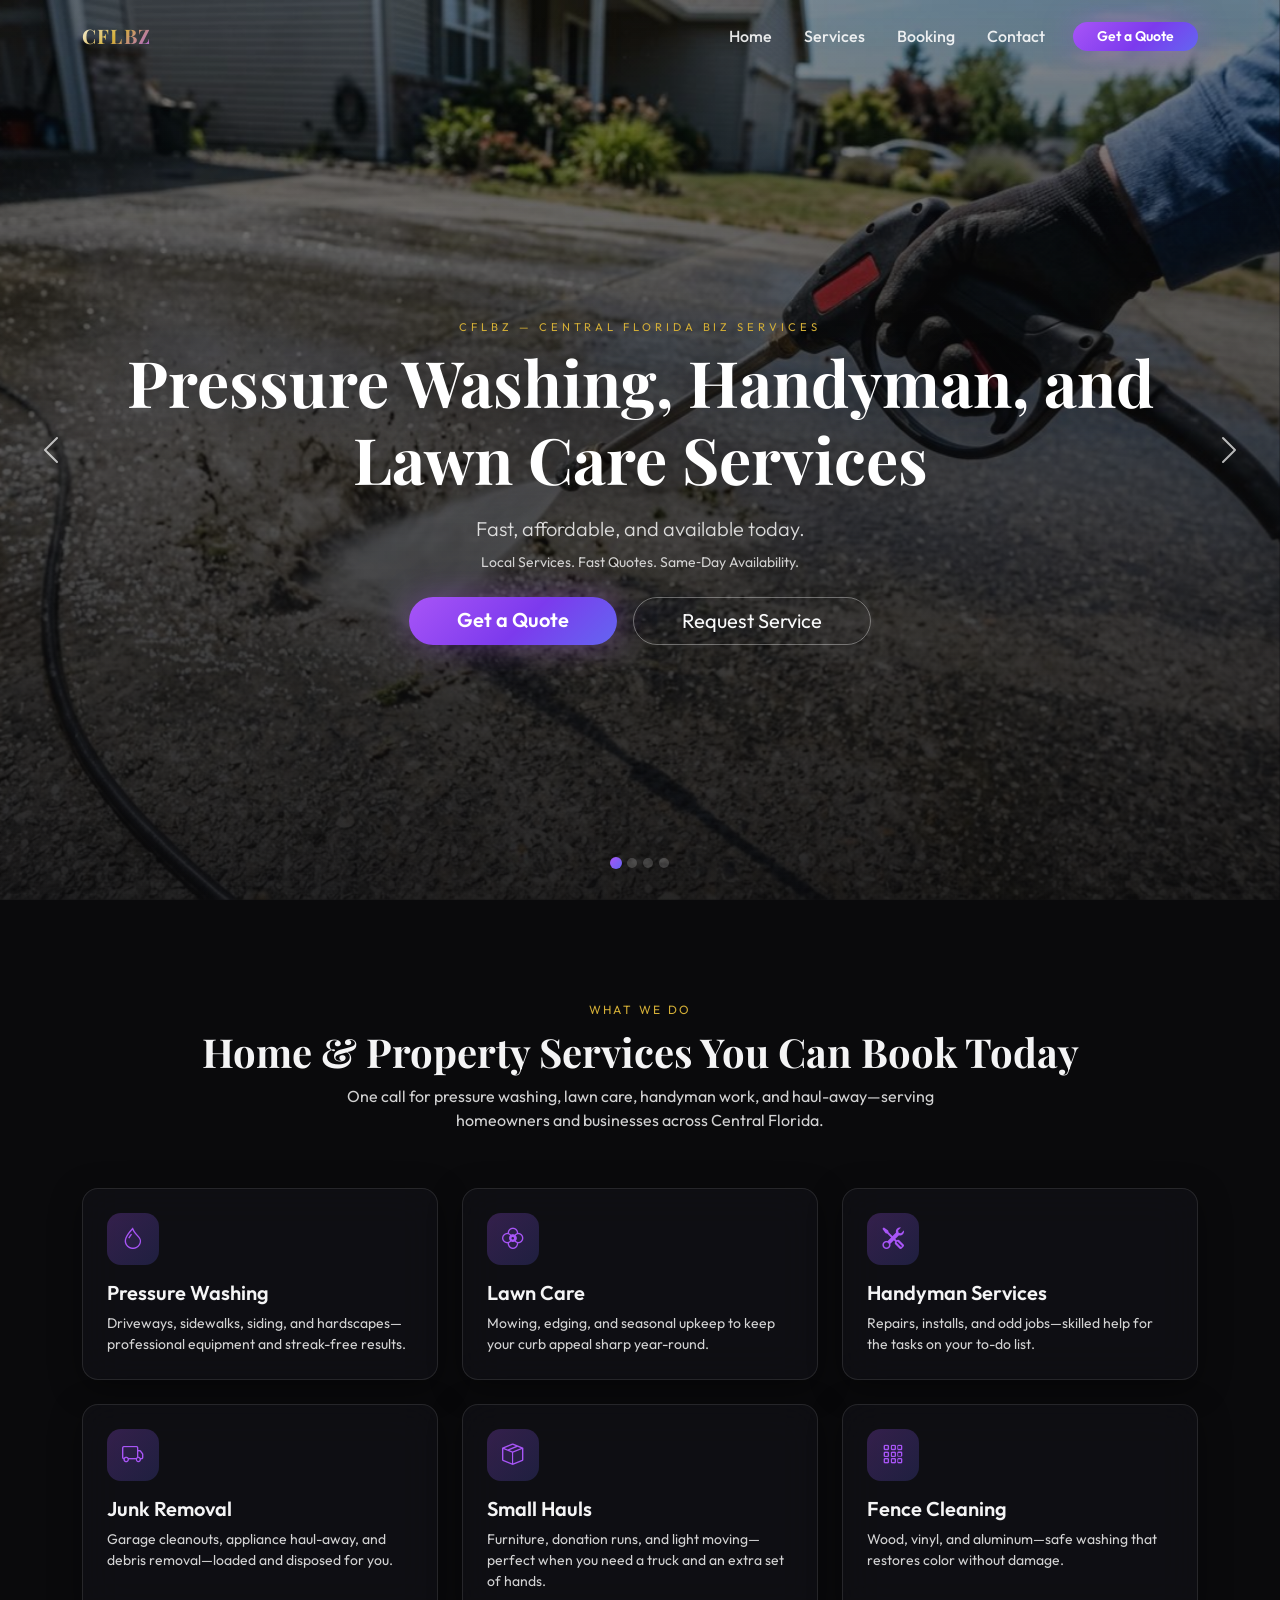
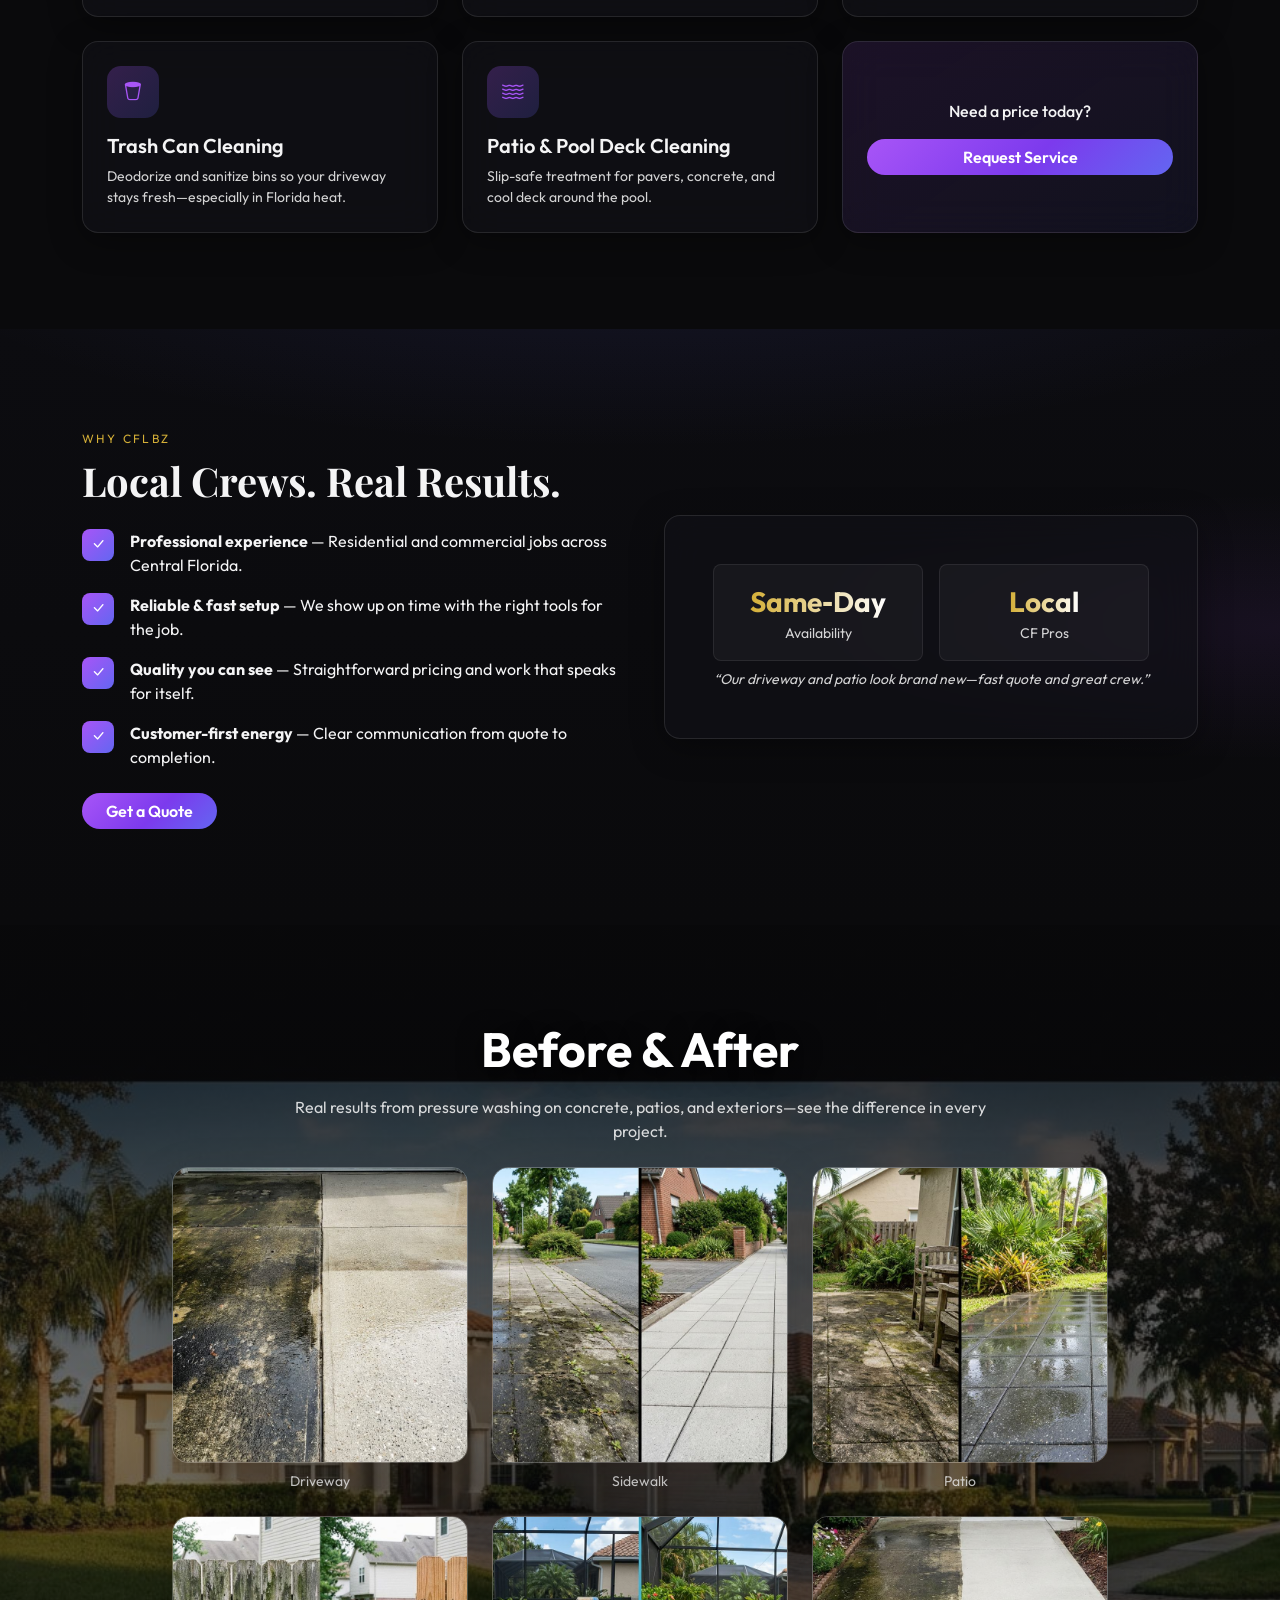
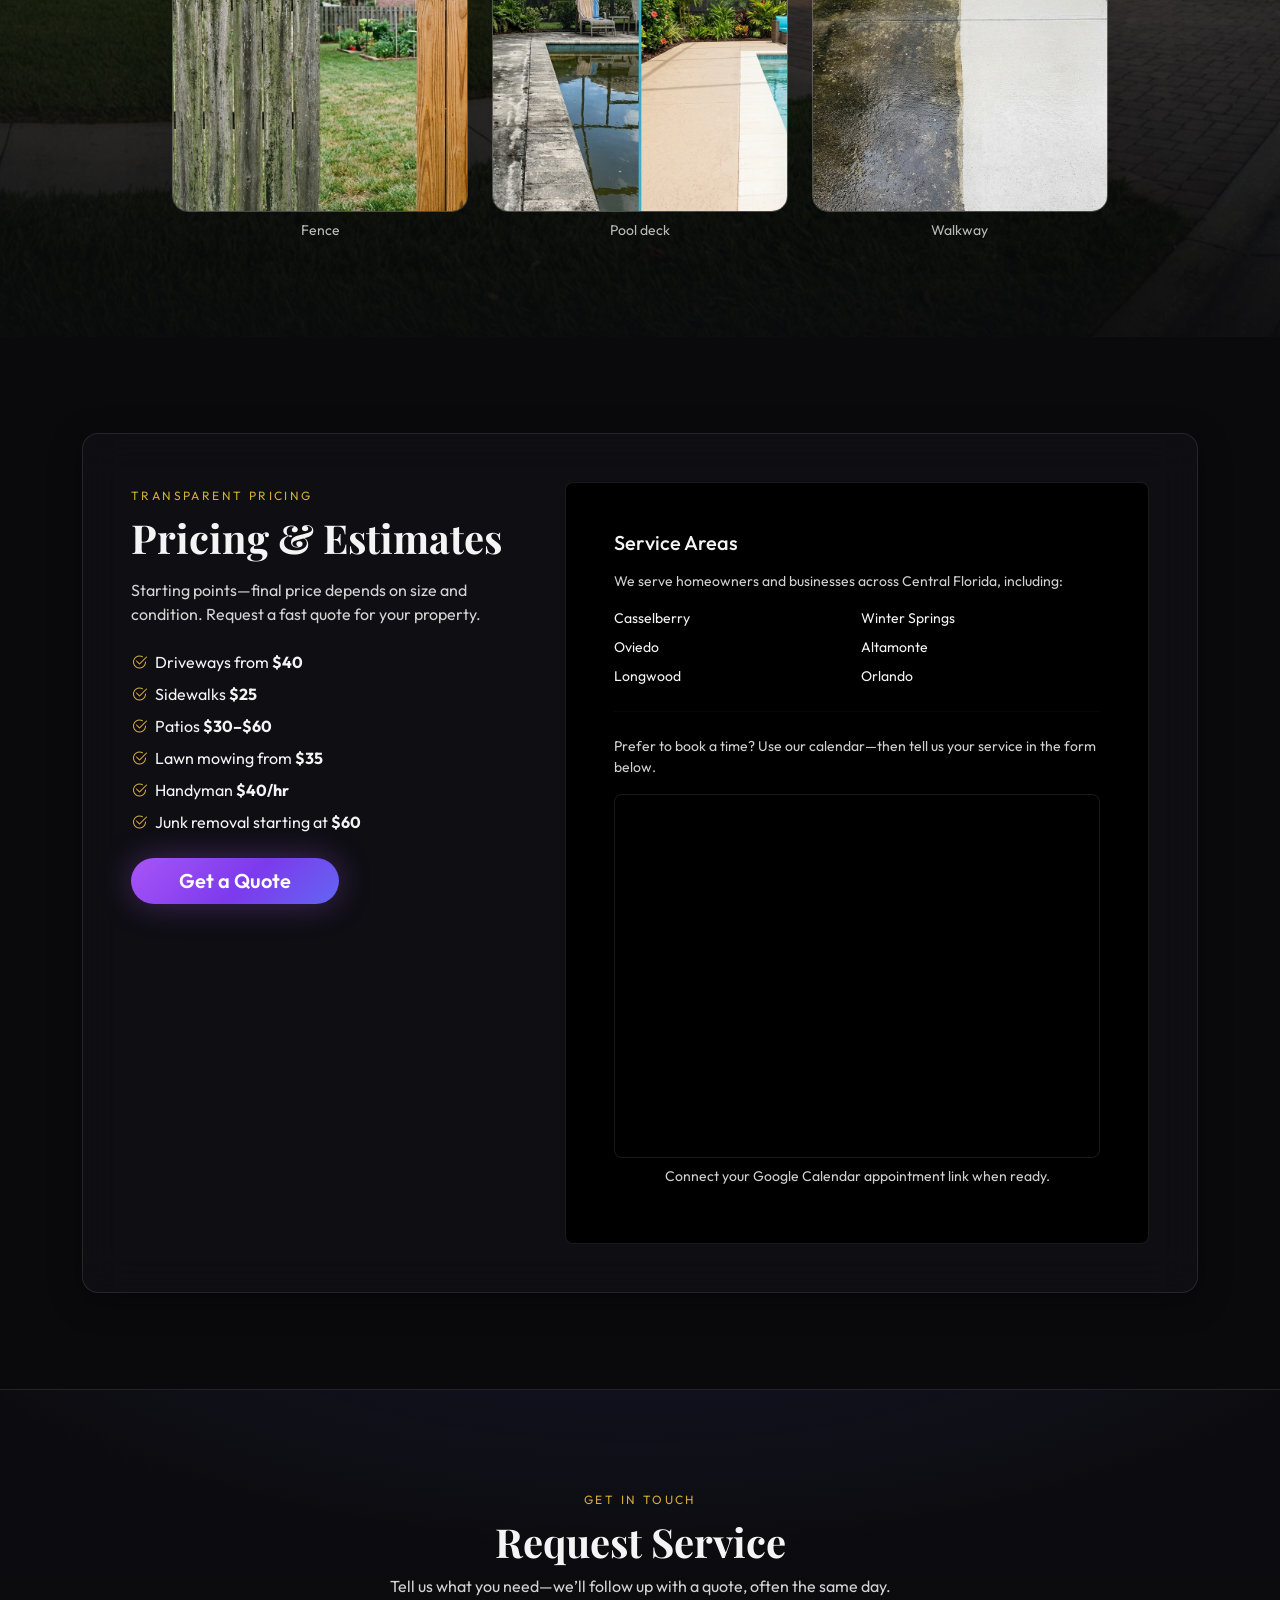
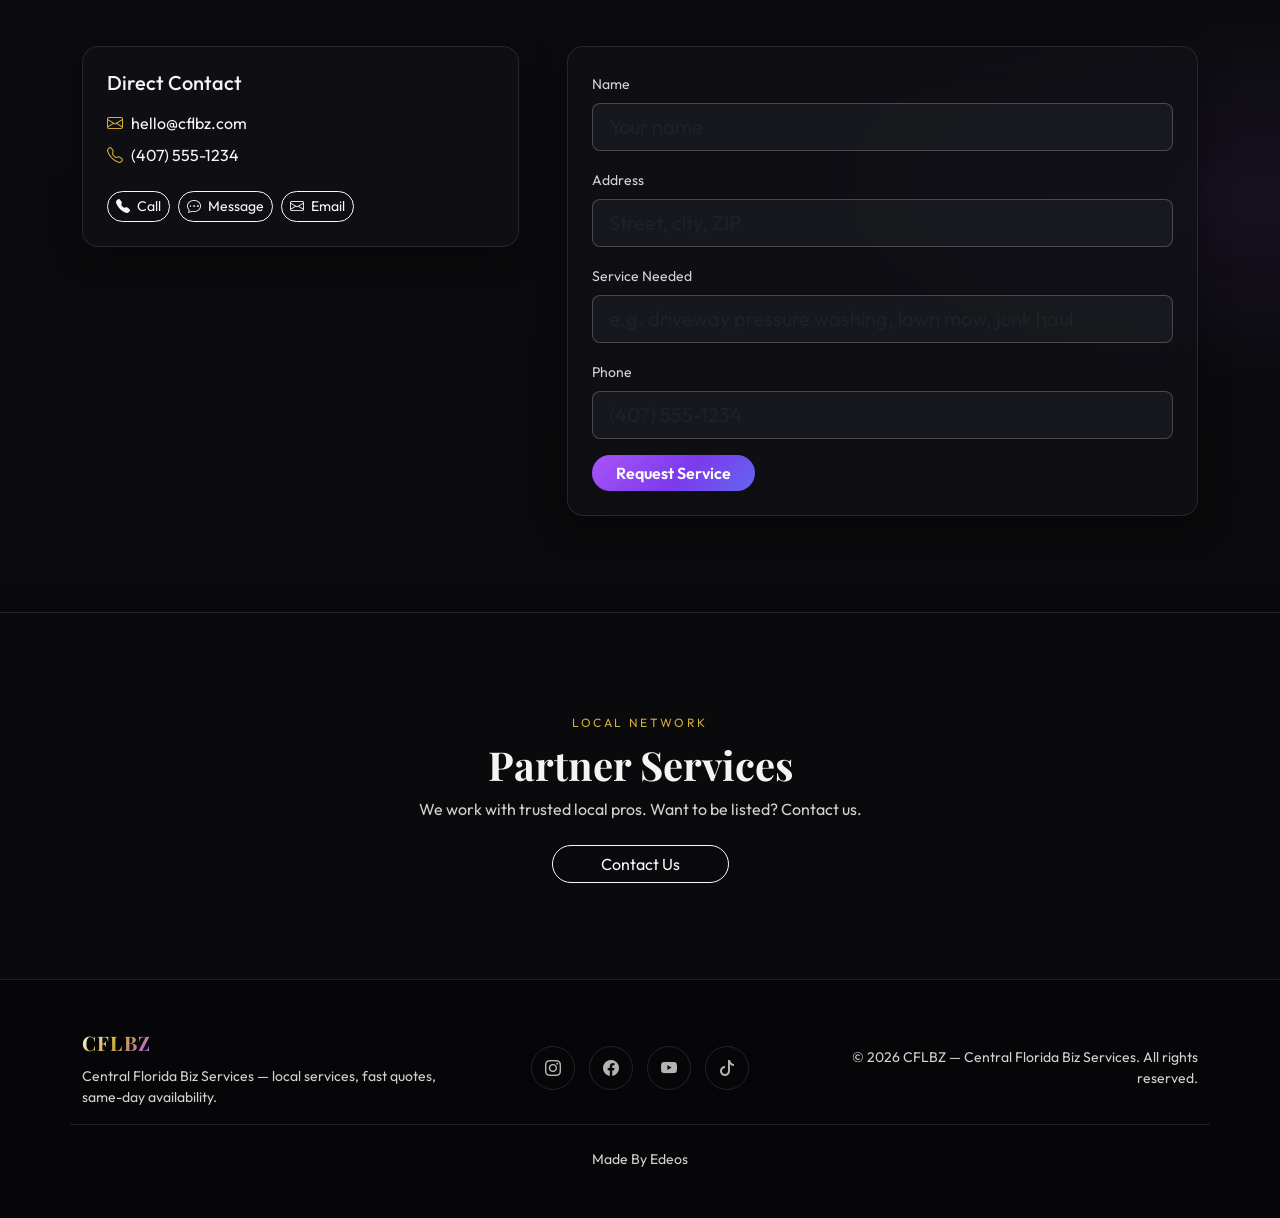
==== commit b3b13b0a: "Brighten muted text on dark theme; wand hero image; track gallery assets Made-with: Cursor" ====
--- a/index.html
+++ b/index.html
@@ -46,7 +46,7 @@
       </div>
       <div class="carousel-inner h-100">
         <div class="carousel-item active h-100">
-          <img src="assets/images/hero-1.jpg" class="d-block w-100 hero-img" width="1920" height="1080" alt="Professional pressure washing concrete driveway" fetchpriority="high" decoding="async">
+          <img src="assets/images/hero-1.jpg" class="d-block w-100 hero-img" width="1920" height="1080" alt="Pressure washer wand cleaning a residential driveway" fetchpriority="high" decoding="async">
         </div>
         <div class="carousel-item h-100">
           <img src="assets/images/hero-2.jpg" class="d-block w-100 hero-img" width="1920" height="1080" alt="Lawn care and mowing at a Central Florida home" loading="lazy" decoding="async">
--- a/assets/css/style.css
+++ b/assets/css/style.css
@@ -2,7 +2,7 @@
 :root {
   --bg-deep: #0a0a0c;
   --bg-card: rgba(18, 18, 24, 0.65);
-  --text-muted-custom: rgba(255, 255, 255, 0.65);
+  --text-muted-custom: rgba(255, 255, 255, 0.82);
   --accent-purple: #a855f7;
   --accent-blue: #6366f1;
   --accent-gold: #d4af37;
@@ -21,6 +21,16 @@
   background: var(--bg-deep);
   color: #f4f4f5;
   overflow-x: hidden;
+}
+
+/* Bootstrap .text-muted is gray for light UIs — brighten for dark theme readability */
+.text-muted {
+  color: rgba(255, 255, 255, 0.82) !important;
+}
+
+/* Hero + gallery captions: default white-50 is too faint on photos */
+.text-white-50 {
+  color: rgba(255, 255, 255, 0.78) !important;
 }
 
 .text-white-75 {
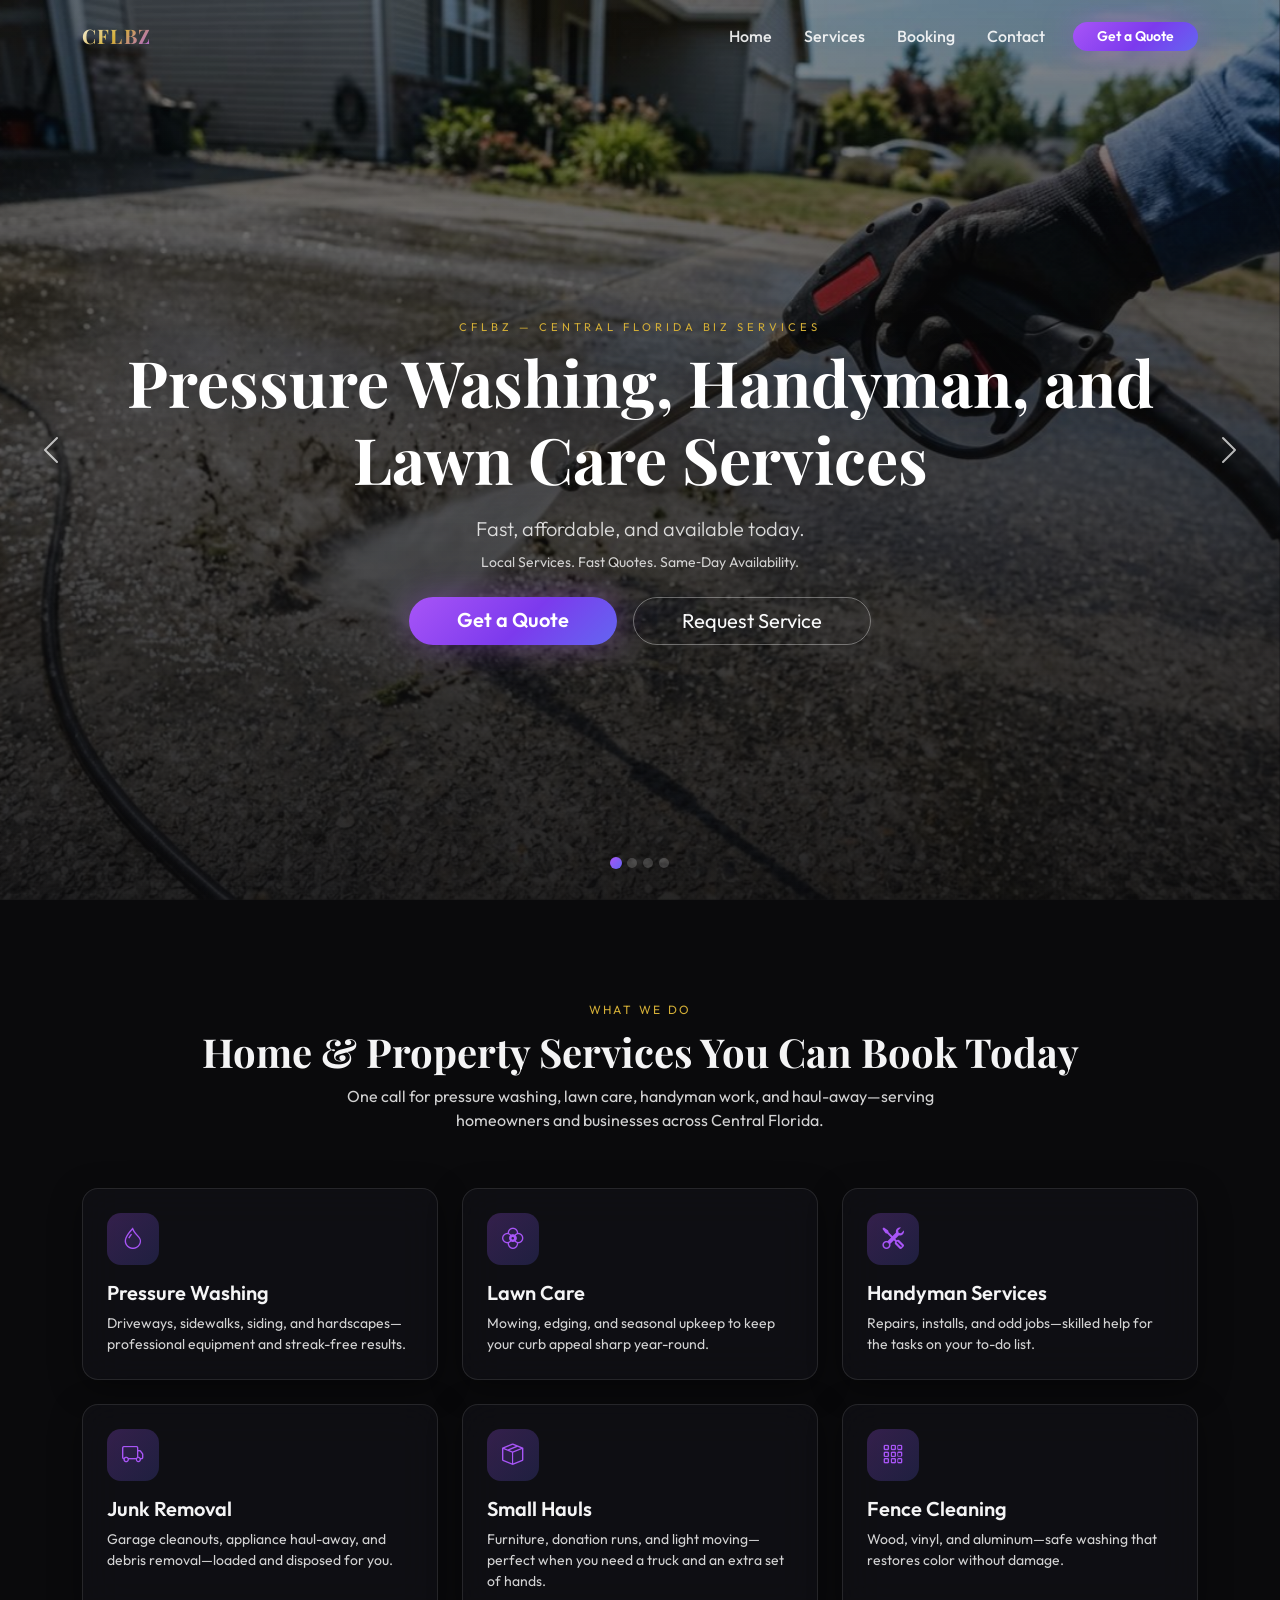
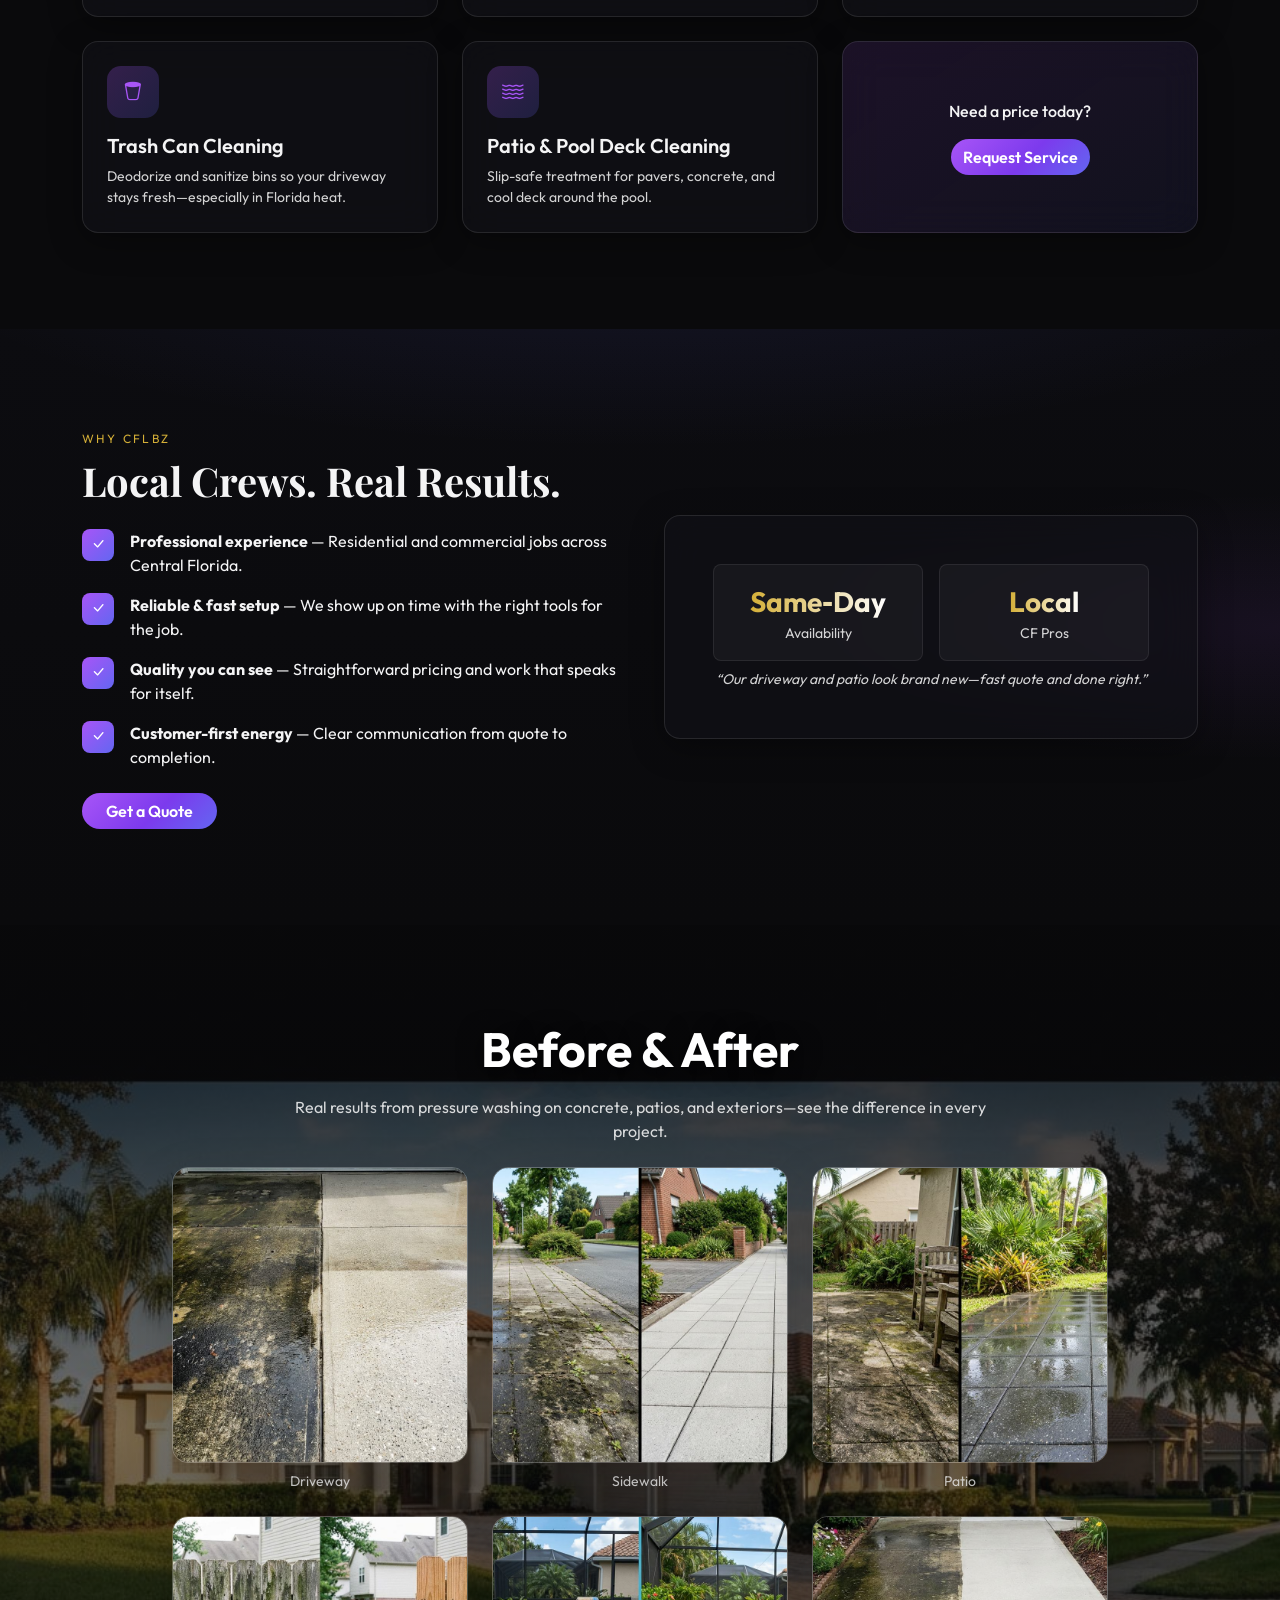
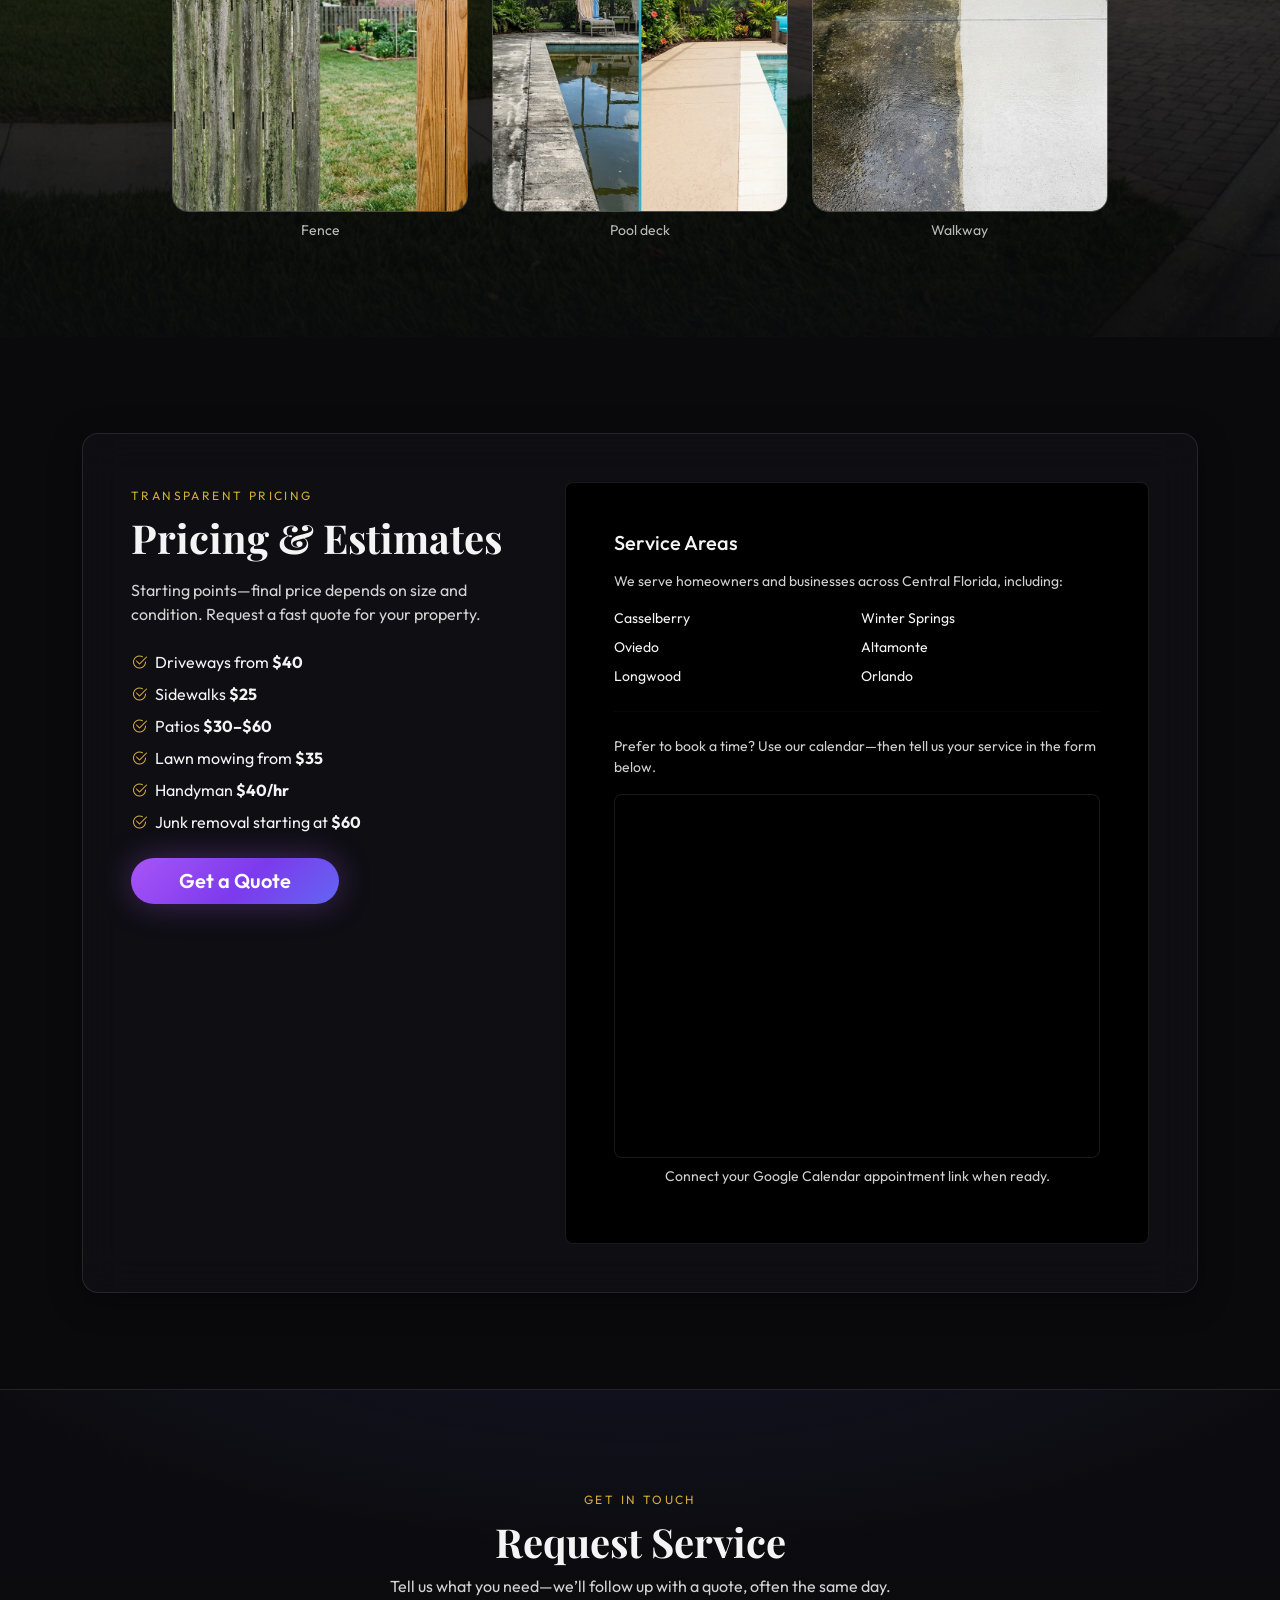
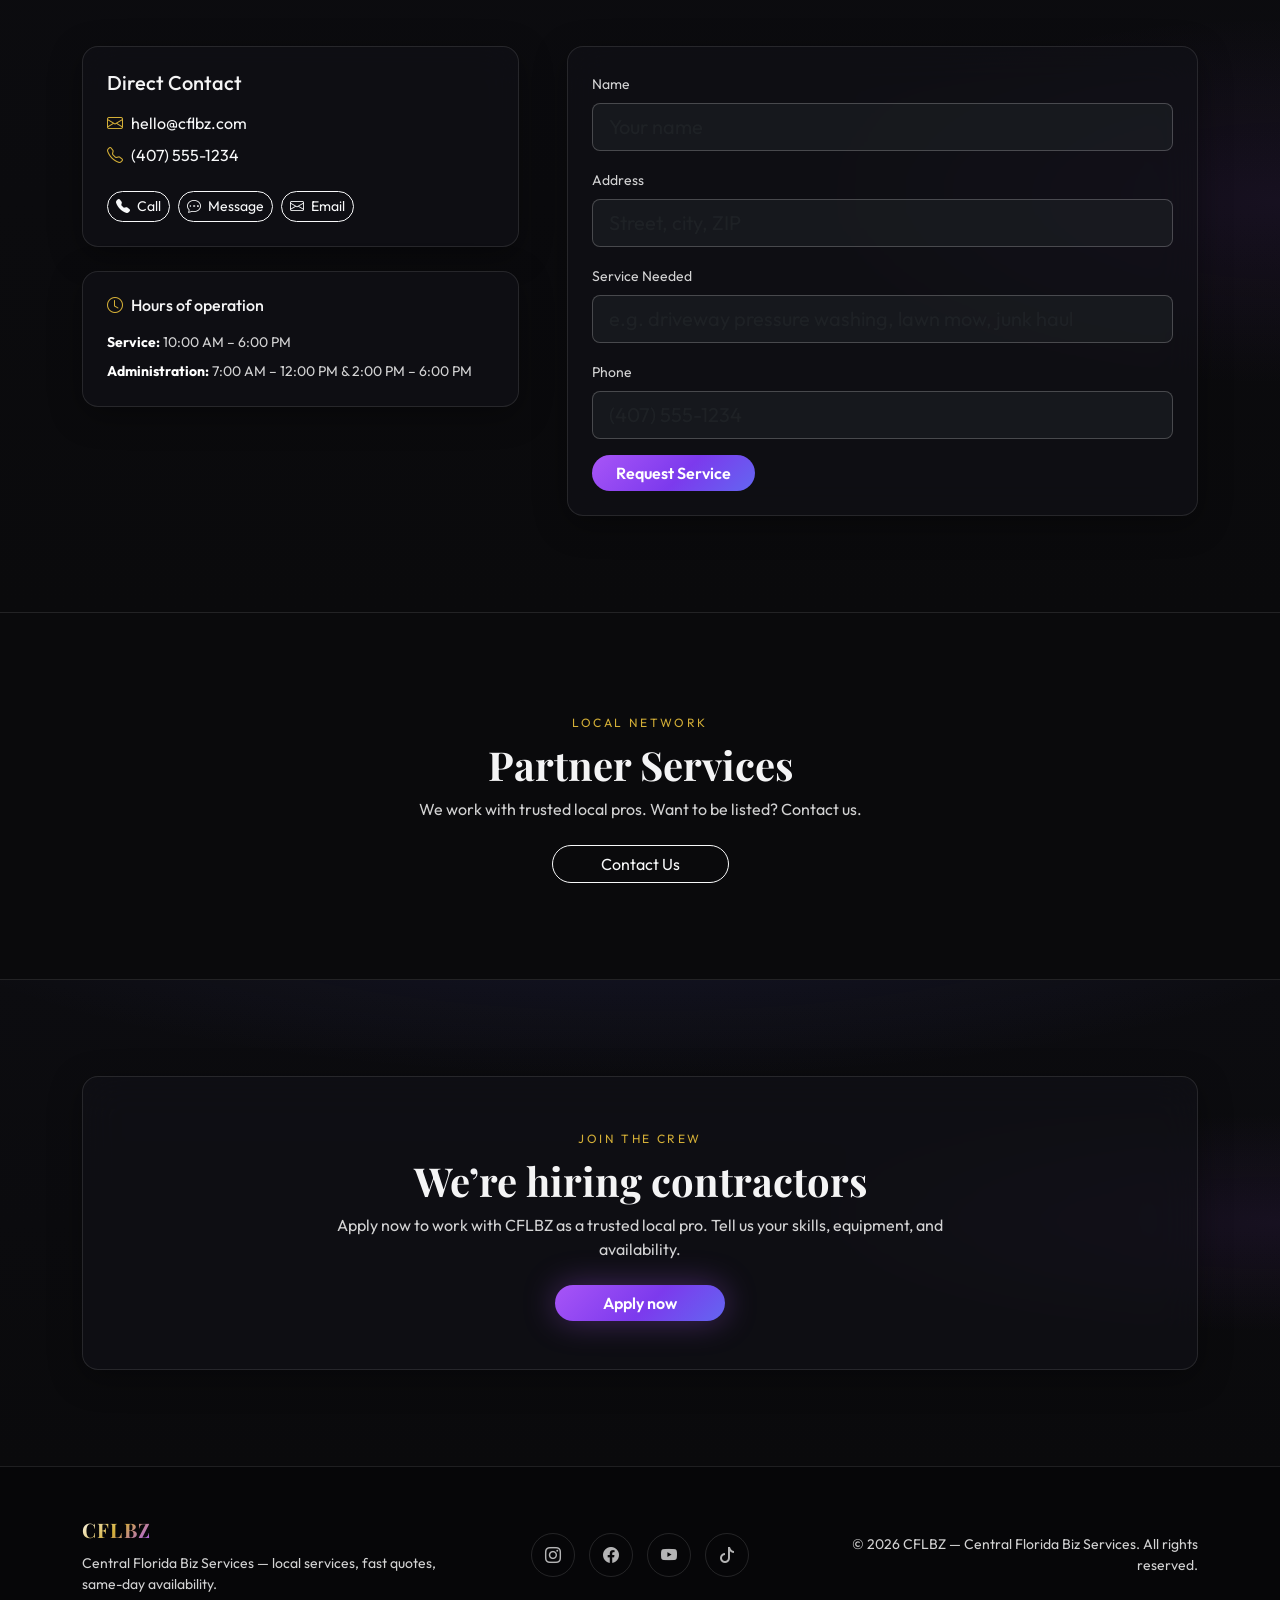
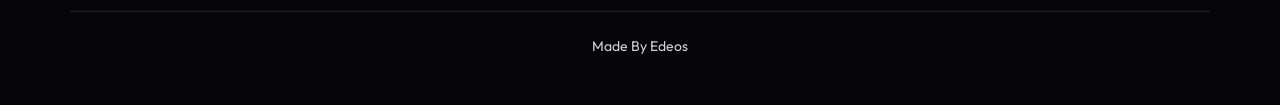
==== commit e6072b86: "Clickable service cards; hours; hiring strip; contractor onboarding page Made-with: Cursor" ====
--- a/index.html
+++ b/index.html
@@ -88,65 +88,74 @@
       </div>
       <div class="row g-4">
         <div class="col-md-6 col-lg-4 reveal">
-          <div class="glass-card h-100 p-4 rounded-4 border border-light border-opacity-10">
+          <div class="glass-card h-100 p-4 rounded-4 border border-light border-opacity-10 position-relative">
             <div class="icon-wrap mb-3"><i class="bi bi-droplet"></i></div>
             <h3 class="h5 fw-semibold mb-2">Pressure Washing</h3>
             <p class="text-muted small mb-0">Driveways, sidewalks, siding, and hardscapes—professional equipment and streak-free results.</p>
-          </div>
-        </div>
-        <div class="col-md-6 col-lg-4 reveal">
-          <div class="glass-card h-100 p-4 rounded-4 border border-light border-opacity-10">
+            <a href="#contact" class="stretched-link z-1" aria-label="Book Pressure Washing — go to contact form"></a>
+          </div>
+        </div>
+        <div class="col-md-6 col-lg-4 reveal">
+          <div class="glass-card h-100 p-4 rounded-4 border border-light border-opacity-10 position-relative">
             <div class="icon-wrap mb-3"><i class="bi bi-flower2"></i></div>
             <h3 class="h5 fw-semibold mb-2">Lawn Care</h3>
             <p class="text-muted small mb-0">Mowing, edging, and seasonal upkeep to keep your curb appeal sharp year-round.</p>
-          </div>
-        </div>
-        <div class="col-md-6 col-lg-4 reveal">
-          <div class="glass-card h-100 p-4 rounded-4 border border-light border-opacity-10">
+            <a href="#contact" class="stretched-link z-1" aria-label="Book Lawn Care — go to contact form"></a>
+          </div>
+        </div>
+        <div class="col-md-6 col-lg-4 reveal">
+          <div class="glass-card h-100 p-4 rounded-4 border border-light border-opacity-10 position-relative">
             <div class="icon-wrap mb-3"><i class="bi bi-tools"></i></div>
             <h3 class="h5 fw-semibold mb-2">Handyman Services</h3>
             <p class="text-muted small mb-0">Repairs, installs, and odd jobs—skilled help for the tasks on your to-do list.</p>
-          </div>
-        </div>
-        <div class="col-md-6 col-lg-4 reveal">
-          <div class="glass-card h-100 p-4 rounded-4 border border-light border-opacity-10">
+            <a href="#contact" class="stretched-link z-1" aria-label="Book Handyman Services — go to contact form"></a>
+          </div>
+        </div>
+        <div class="col-md-6 col-lg-4 reveal">
+          <div class="glass-card h-100 p-4 rounded-4 border border-light border-opacity-10 position-relative">
             <div class="icon-wrap mb-3"><i class="bi bi-truck"></i></div>
             <h3 class="h5 fw-semibold mb-2">Junk Removal</h3>
             <p class="text-muted small mb-0">Garage cleanouts, appliance haul-away, and debris removal—loaded and disposed for you.</p>
-          </div>
-        </div>
-        <div class="col-md-6 col-lg-4 reveal">
-          <div class="glass-card h-100 p-4 rounded-4 border border-light border-opacity-10">
+            <a href="#contact" class="stretched-link z-1" aria-label="Book Junk Removal — go to contact form"></a>
+          </div>
+        </div>
+        <div class="col-md-6 col-lg-4 reveal">
+          <div class="glass-card h-100 p-4 rounded-4 border border-light border-opacity-10 position-relative">
             <div class="icon-wrap mb-3"><i class="bi bi-box-seam"></i></div>
             <h3 class="h5 fw-semibold mb-2">Small Hauls</h3>
             <p class="text-muted small mb-0">Furniture, donation runs, and light moving—perfect when you need a truck and an extra set of hands.</p>
-          </div>
-        </div>
-        <div class="col-md-6 col-lg-4 reveal">
-          <div class="glass-card h-100 p-4 rounded-4 border border-light border-opacity-10">
+            <a href="#contact" class="stretched-link z-1" aria-label="Book Small Hauls — go to contact form"></a>
+          </div>
+        </div>
+        <div class="col-md-6 col-lg-4 reveal">
+          <div class="glass-card h-100 p-4 rounded-4 border border-light border-opacity-10 position-relative">
             <div class="icon-wrap mb-3"><i class="bi bi-grid-3x3-gap"></i></div>
             <h3 class="h5 fw-semibold mb-2">Fence Cleaning</h3>
             <p class="text-muted small mb-0">Wood, vinyl, and aluminum—safe washing that restores color without damage.</p>
-          </div>
-        </div>
-        <div class="col-md-6 col-lg-4 reveal">
-          <div class="glass-card h-100 p-4 rounded-4 border border-light border-opacity-10">
+            <a href="#contact" class="stretched-link z-1" aria-label="Book Fence Cleaning — go to contact form"></a>
+          </div>
+        </div>
+        <div class="col-md-6 col-lg-4 reveal">
+          <div class="glass-card h-100 p-4 rounded-4 border border-light border-opacity-10 position-relative">
             <div class="icon-wrap mb-3"><i class="bi bi-trash2"></i></div>
             <h3 class="h5 fw-semibold mb-2">Trash Can Cleaning</h3>
             <p class="text-muted small mb-0">Deodorize and sanitize bins so your driveway stays fresh—especially in Florida heat.</p>
-          </div>
-        </div>
-        <div class="col-md-6 col-lg-4 reveal">
-          <div class="glass-card h-100 p-4 rounded-4 border border-light border-opacity-10">
+            <a href="#contact" class="stretched-link z-1" aria-label="Book Trash Can Cleaning — go to contact form"></a>
+          </div>
+        </div>
+        <div class="col-md-6 col-lg-4 reveal">
+          <div class="glass-card h-100 p-4 rounded-4 border border-light border-opacity-10 position-relative">
             <div class="icon-wrap mb-3"><i class="bi bi-water"></i></div>
             <h3 class="h5 fw-semibold mb-2">Patio &amp; Pool Deck Cleaning</h3>
             <p class="text-muted small mb-0">Slip-safe treatment for pavers, concrete, and cool deck around the pool.</p>
+            <a href="#contact" class="stretched-link z-1" aria-label="Book Patio and Pool Deck Cleaning — go to contact form"></a>
           </div>
         </div>
         <div class="col-md-6 col-lg-4 reveal d-flex align-items-stretch">
-          <div class="glass-card h-100 p-4 rounded-4 border border-light border-opacity-10 w-100 d-flex flex-column justify-content-center text-center cta-mini">
+          <div class="glass-card h-100 p-4 rounded-4 border border-light border-opacity-10 w-100 d-flex flex-column justify-content-center text-center cta-mini position-relative">
             <p class="mb-3 fw-medium">Need a price today?</p>
-            <a href="#contact" class="btn btn-primary rounded-pill">Request Service</a>
+            <p class="mb-0"><span class="btn btn-primary rounded-pill">Request Service</span></p>
+            <a href="#contact" class="stretched-link z-1" aria-label="Need a price today — go to booking and contact form"></a>
           </div>
         </div>
       </div>
@@ -178,7 +187,7 @@
                 <div class="stat-box rounded-3 p-3"><span class="stat-num">Local</span><span class="stat-label d-block small text-muted">CF Pros</span></div>
               </div>
               <div class="col-12 mt-2">
-                <p class="small text-muted mb-0 fst-italic">“Our driveway and patio look brand new—fast quote and great crew.”</p>
+                <p class="small text-muted mb-0 fst-italic">“Our driveway and patio look brand new—fast quote and done right.”</p>
               </div>
             </div>
           </div>
@@ -306,6 +315,11 @@
               <a href="mailto:hello@cflbz.com" class="btn btn-outline-light btn-sm rounded-pill"><i class="bi bi-envelope me-1"></i> Email</a>
             </div>
           </div>
+          <div class="glass-card p-4 rounded-4 border border-light border-opacity-10">
+            <h3 class="h6 mb-3"><i class="bi bi-clock text-accent me-2"></i>Hours of operation</h3>
+            <p class="small text-muted mb-2"><strong class="text-white">Service:</strong> 10:00 AM – 6:00 PM</p>
+            <p class="small text-muted mb-0"><strong class="text-white">Administration:</strong> 7:00 AM – 12:00 PM &amp; 2:00 PM – 6:00 PM</p>
+          </div>
         </div>
         <div class="col-lg-7 reveal">
           <form id="contactForm" class="glass-card p-4 rounded-4 border border-light border-opacity-10" novalidate>
@@ -347,6 +361,18 @@
     </div>
   </section>
 
+  <!-- HIRING / CONTRACTORS -->
+  <section id="hiring" class="section-padding section-gradient border-top border-light border-opacity-10">
+    <div class="container">
+      <div class="glass-card rounded-4 border border-light border-opacity-10 p-4 p-md-5 text-center reveal">
+        <span class="section-label">Join the crew</span>
+        <h2 class="section-title mt-2">We’re hiring contractors</h2>
+        <p class="text-muted col-lg-8 mx-auto mb-4">Apply now to work with CFLBZ as a trusted local pro. Tell us your skills, equipment, and availability.</p>
+        <a href="onboarding.html" class="btn btn-primary rounded-pill px-5 shadow-glow">Apply now</a>
+      </div>
+    </div>
+  </section>
+
   <!-- FOOTER -->
   <footer class="footer py-5 border-top border-light border-opacity-10">
     <div class="container">
--- a/assets/css/style.css
+++ b/assets/css/style.css
@@ -269,6 +269,11 @@
   font-weight: 700;
 }
 
+/* Clickable service cards (Bootstrap stretched-link stacking) */
+a.stretched-link.z-1 {
+  z-index: 2;
+}
+
 /* Glass cards */
 .glass-card {
   background: var(--bg-card);
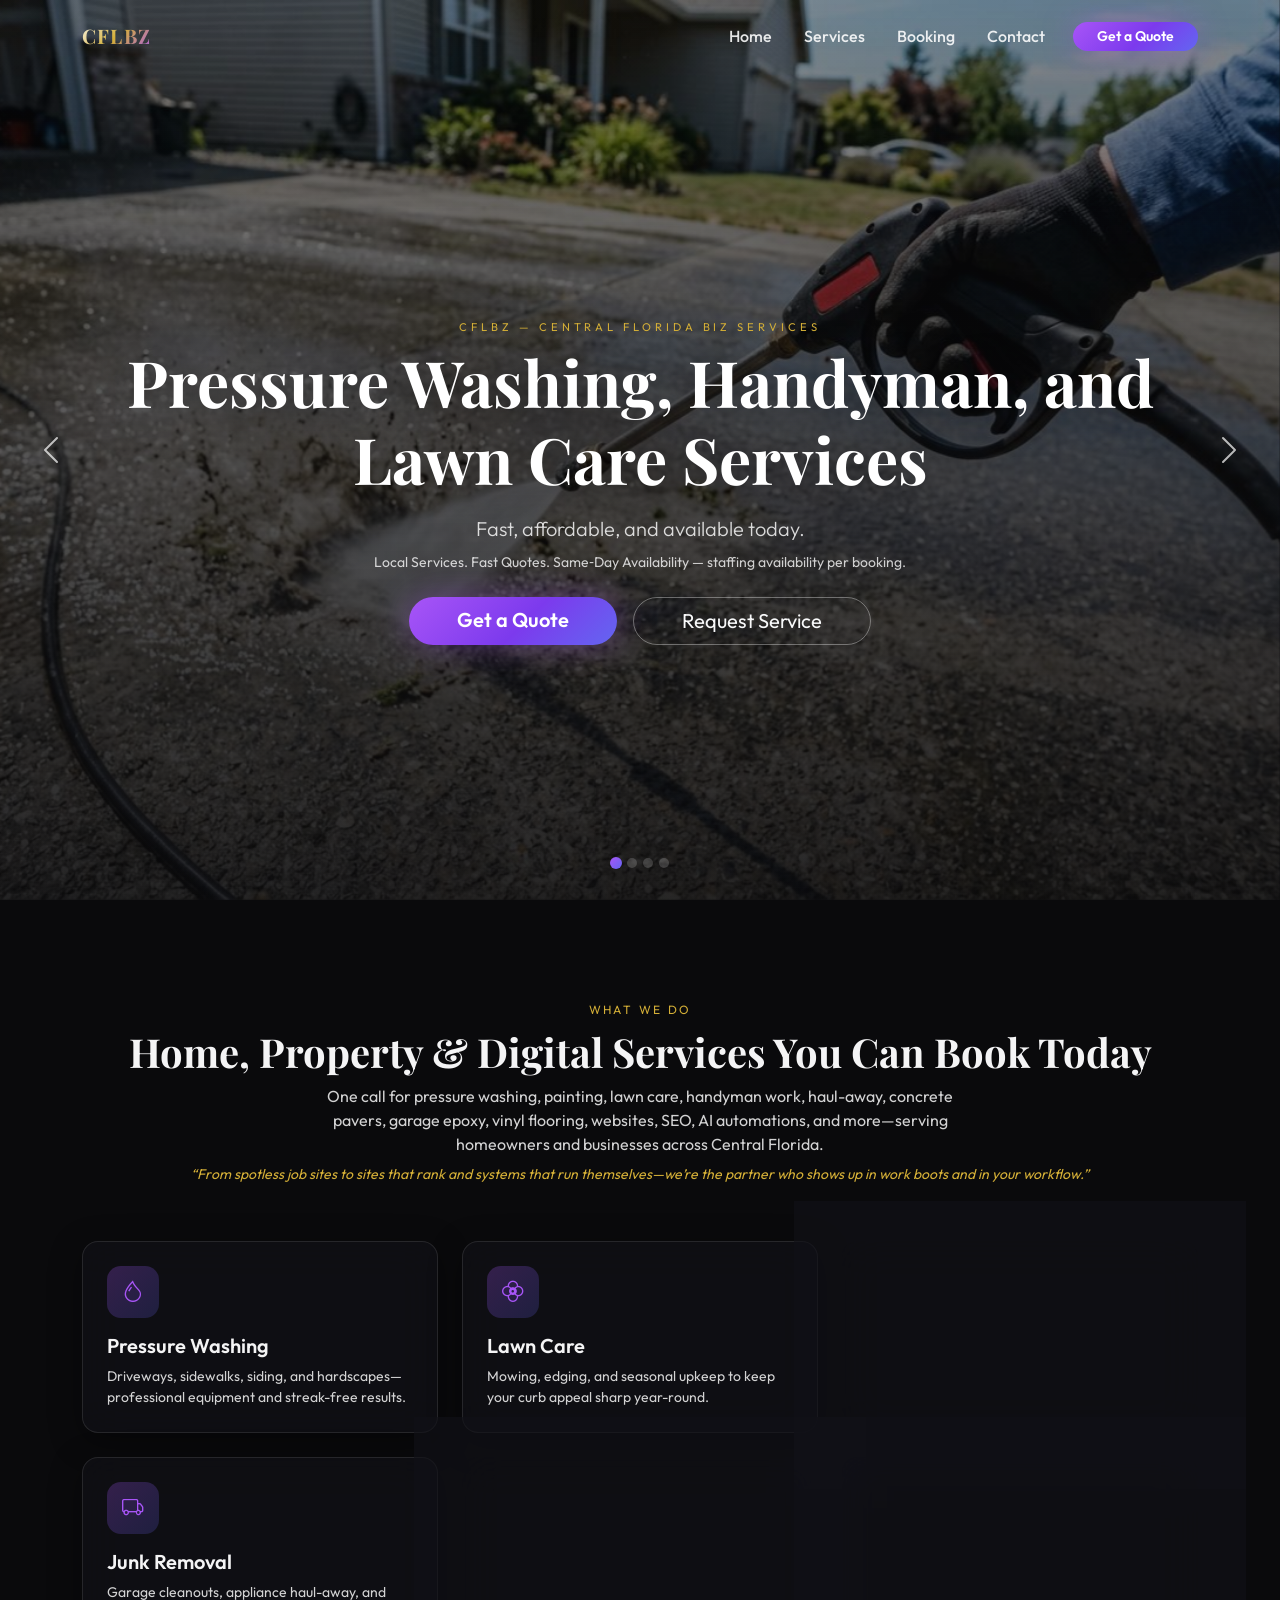
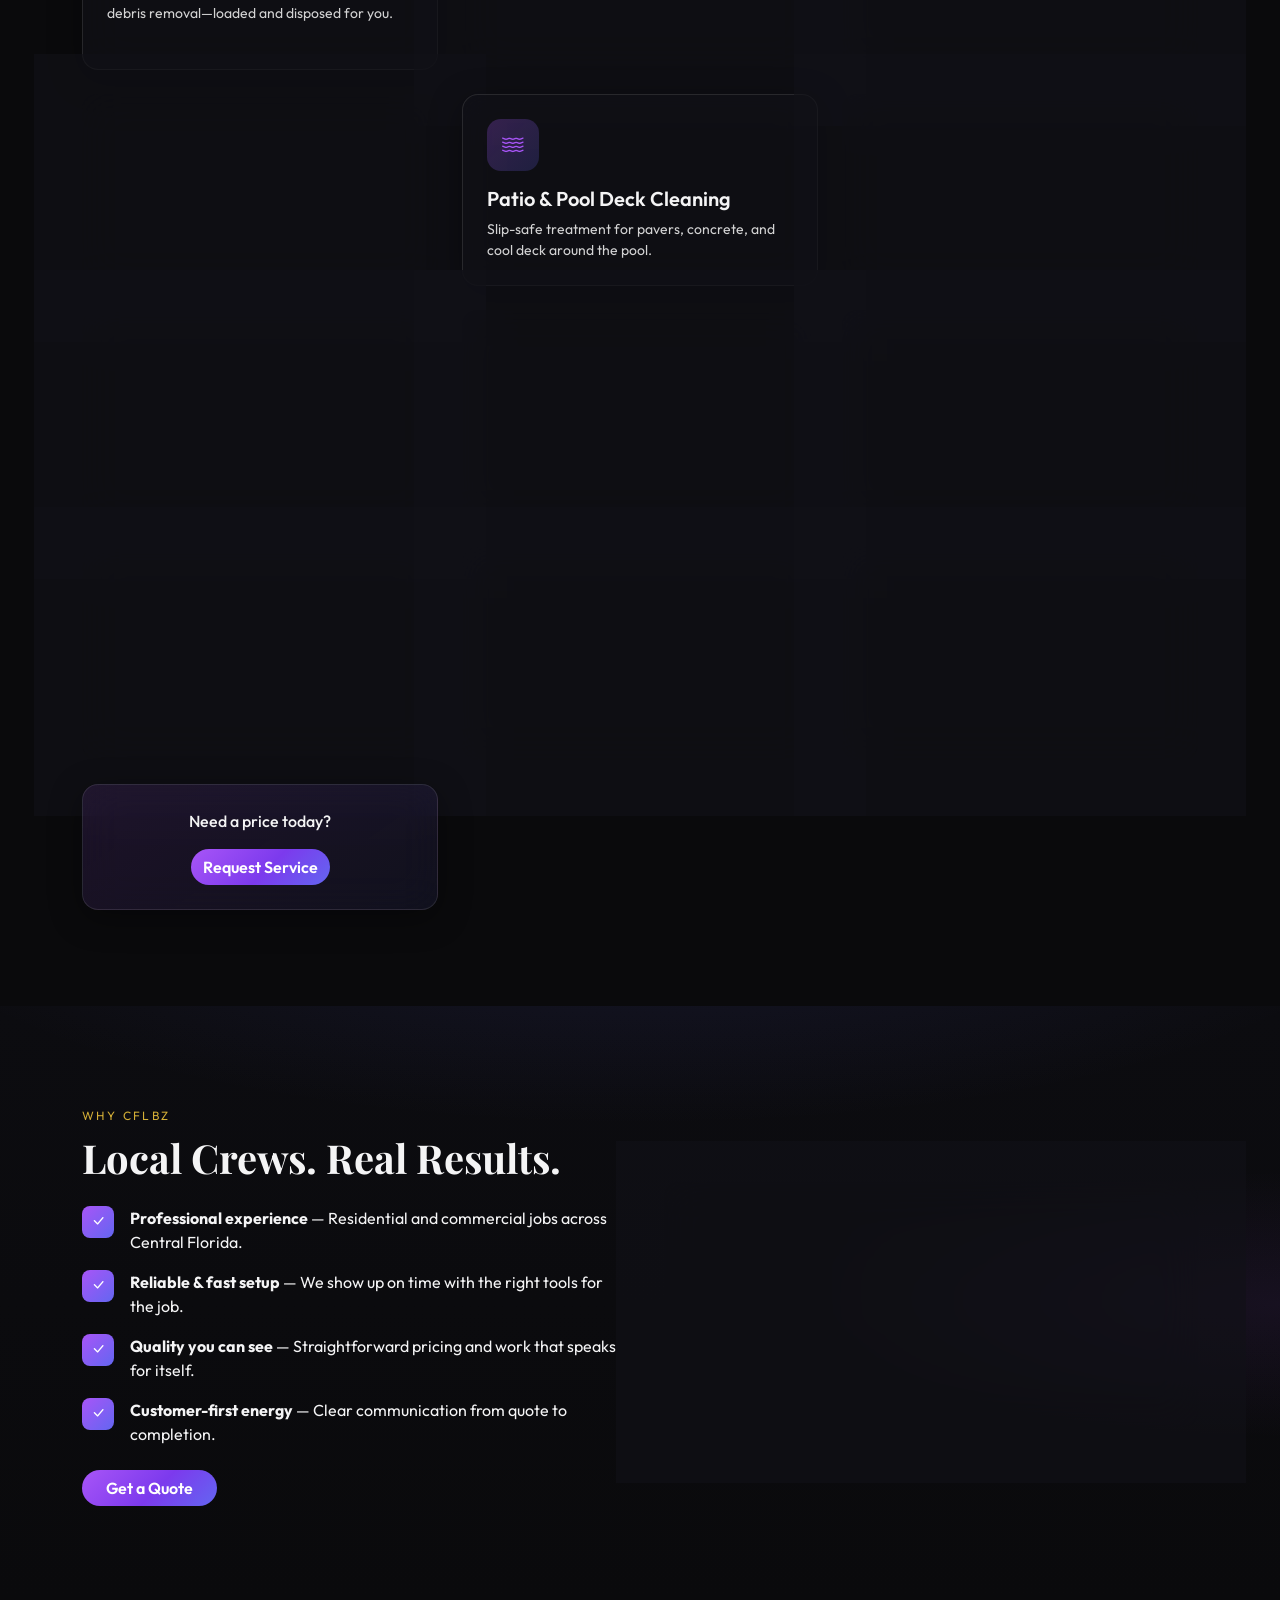
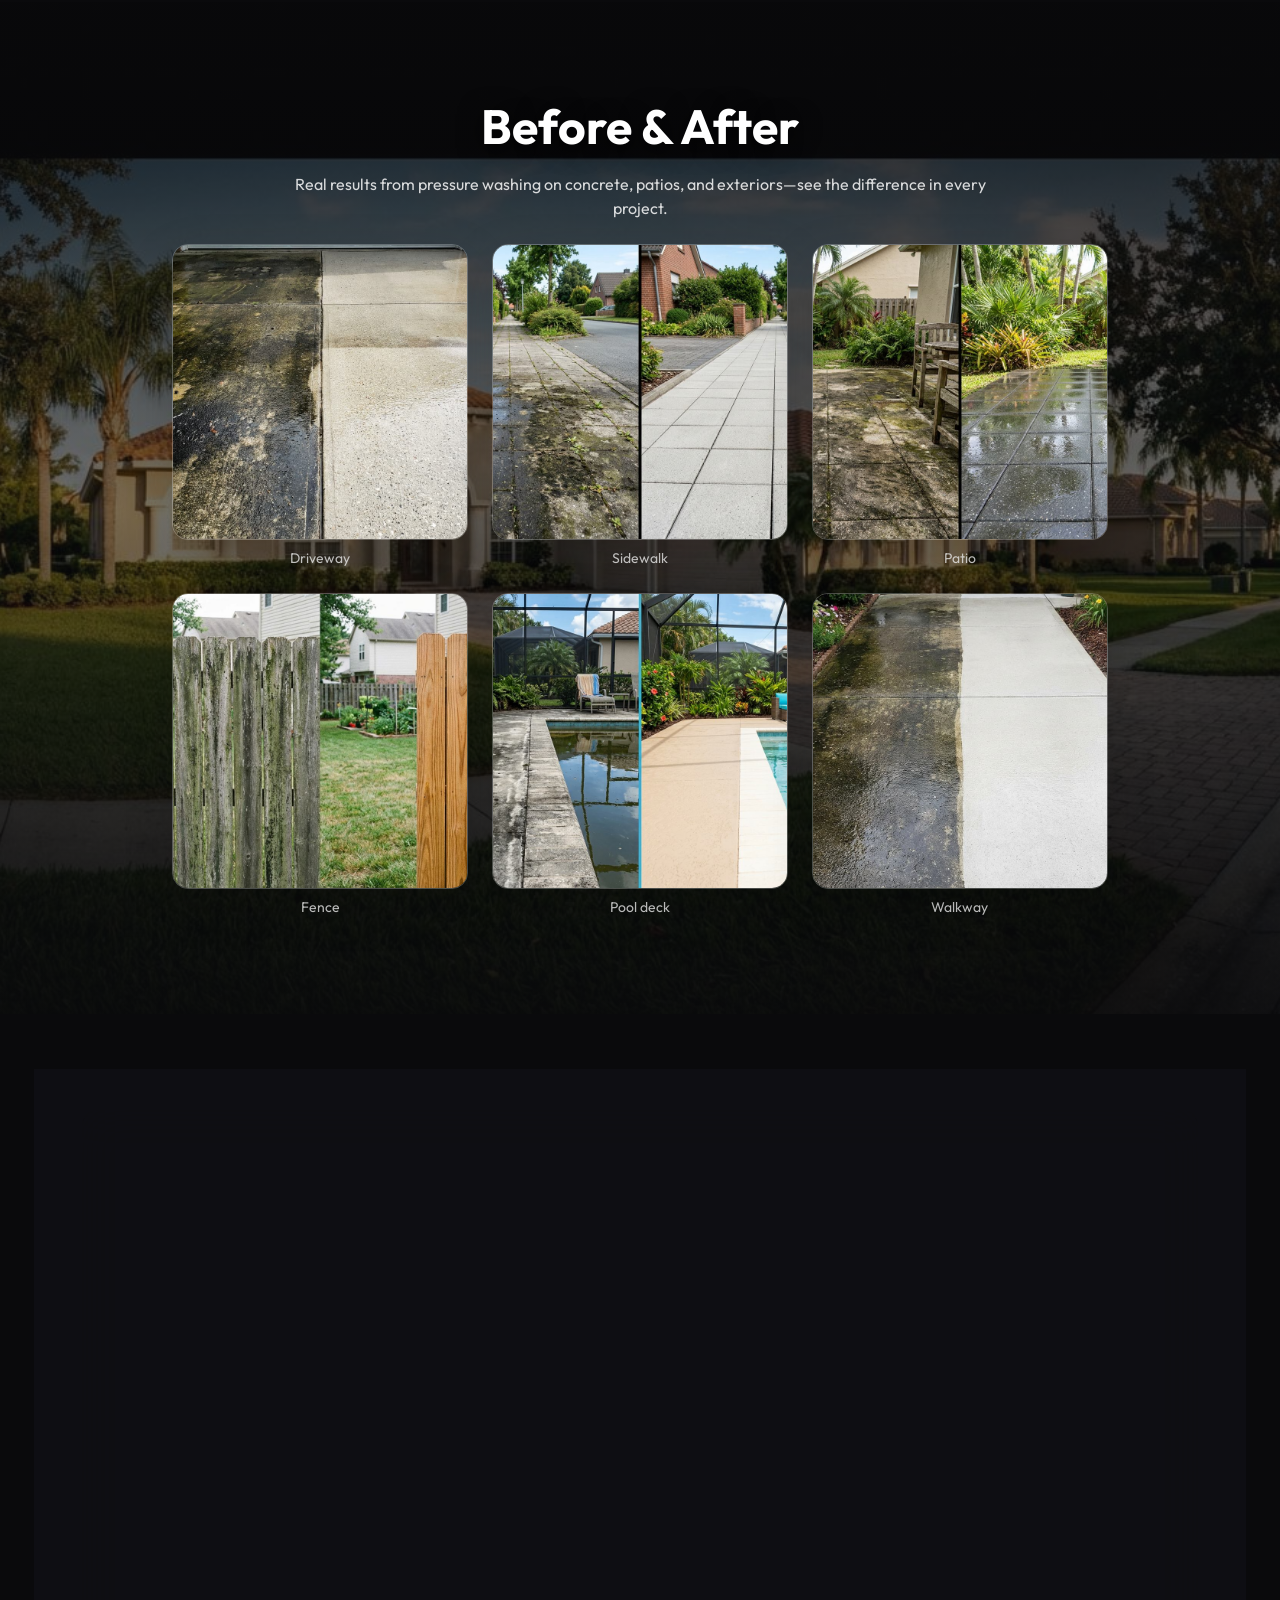
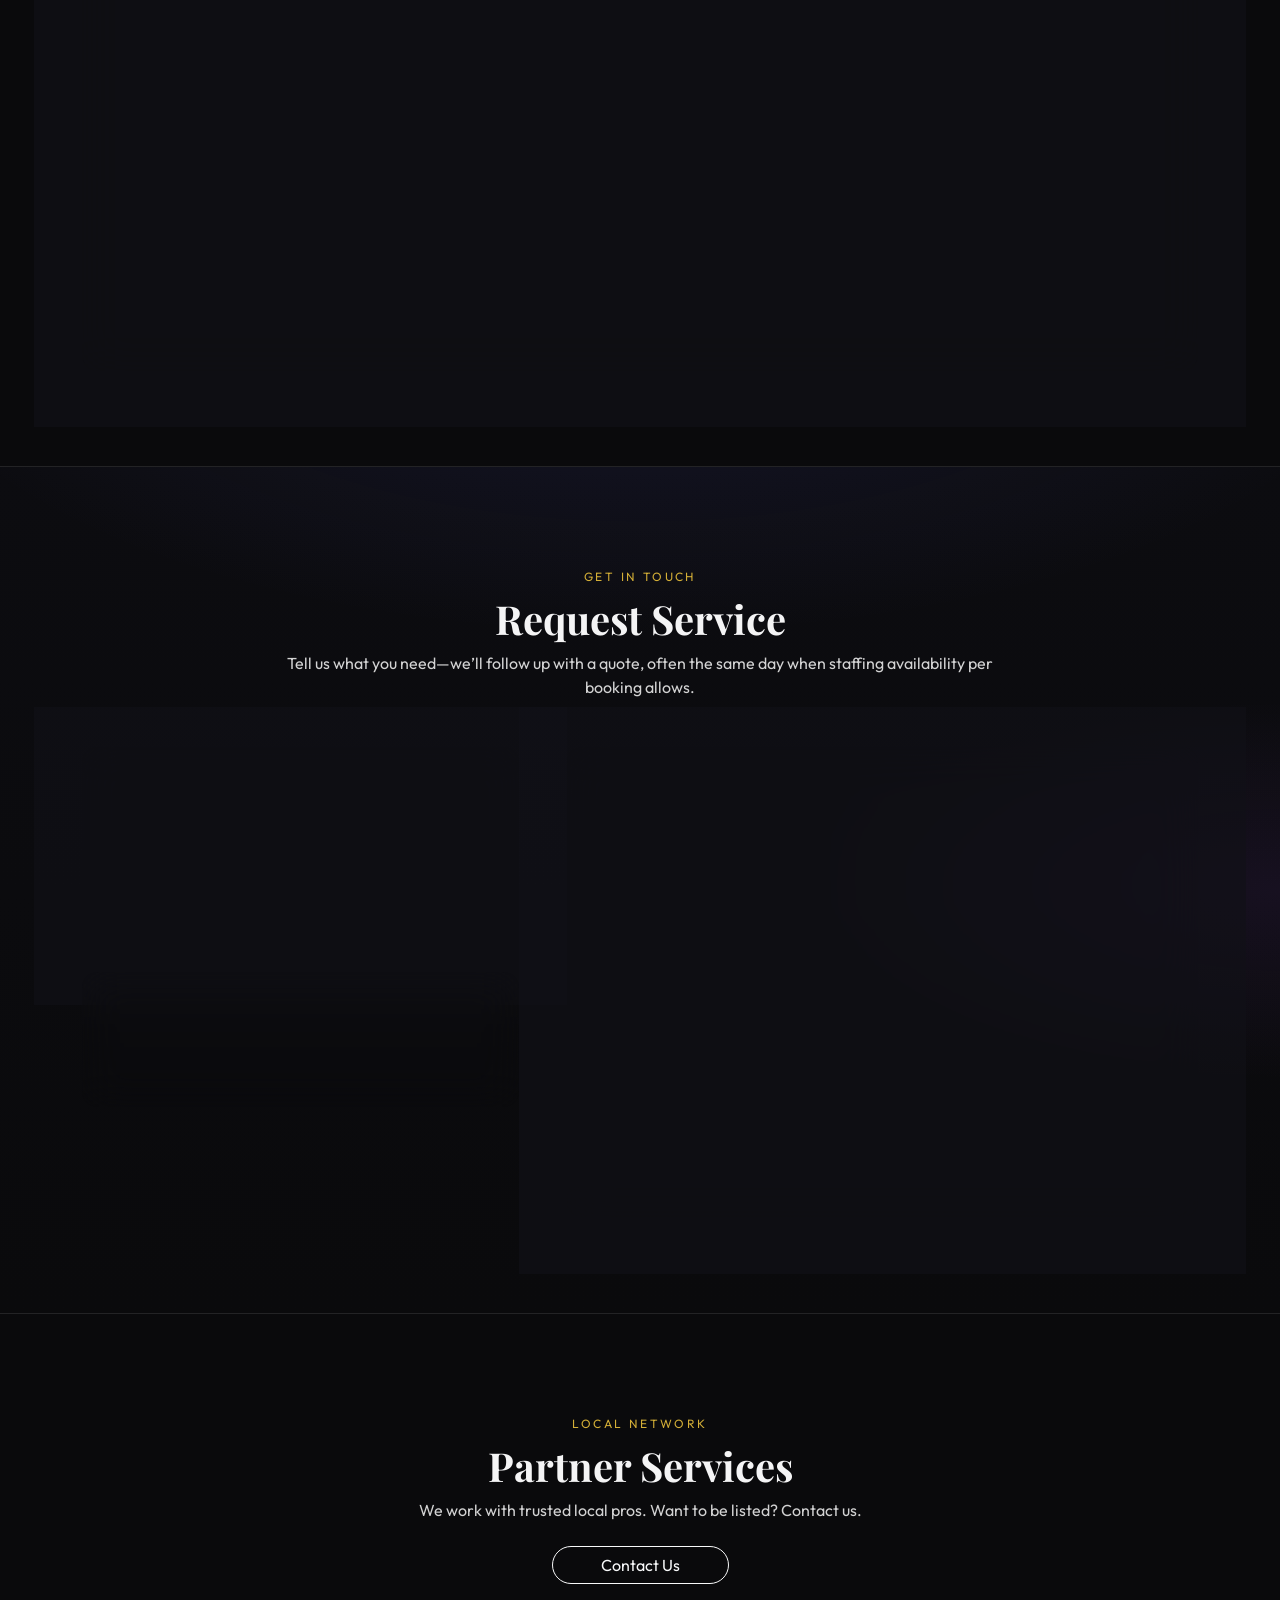
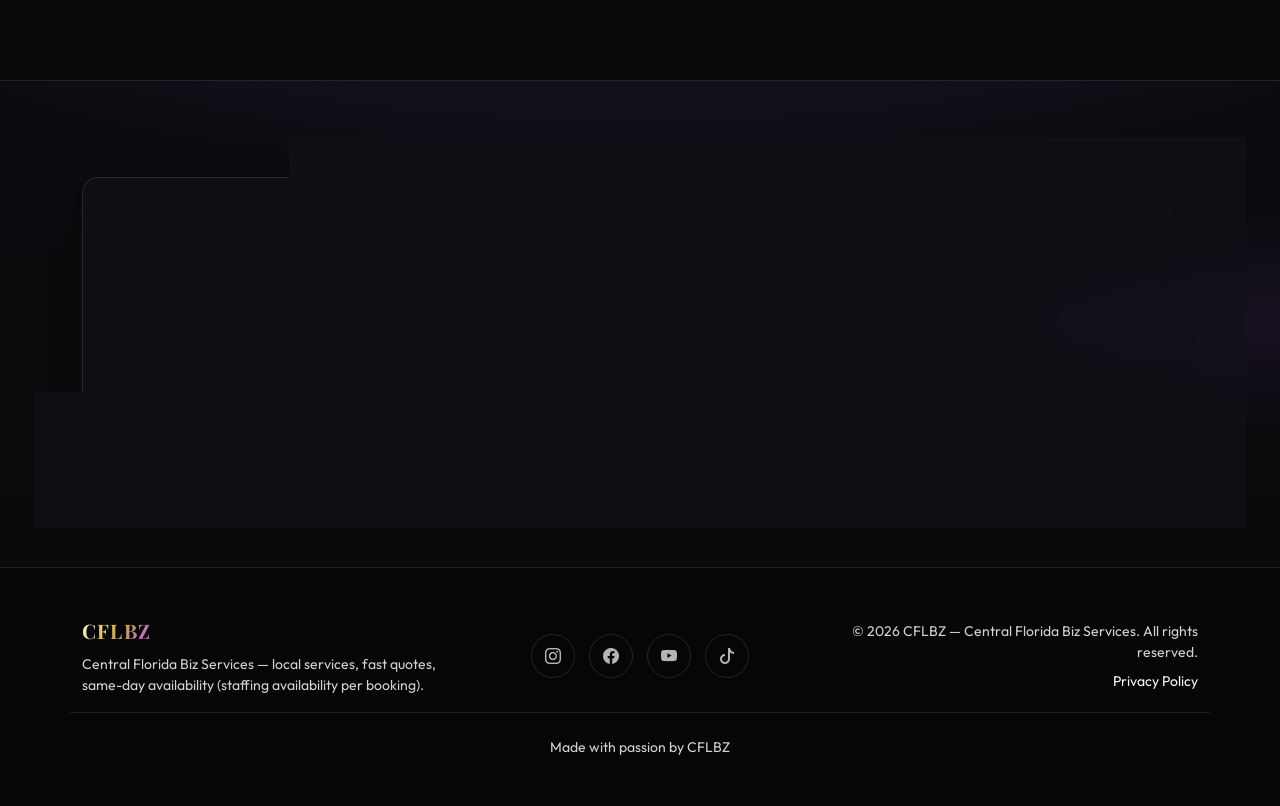
==== commit b6954dd2: "Privacy policy page; expanded services and copy; digital services, SEO, AI; footer and footer credit" ====
--- a/index.html
+++ b/index.html
@@ -3,7 +3,7 @@
 <head>
   <meta charset="UTF-8">
   <meta name="viewport" content="width=device-width, initial-scale=1.0">
-  <meta name="description" content="CFLBZ — Central Florida Biz Services. Pressure washing, handyman, lawn care, junk removal, and local service pros. Fast quotes, same-day availability.">
+  <meta name="description" content="CFLBZ — Central Florida Biz Services. Property services, website development, SEO, AI automations, and more. Fast quotes; same-day availability subject to staffing availability per booking.">
   <title>CFLBZ | Central Florida Biz Services</title>
   <link rel="preload" as="image" href="assets/images/hero-1.jpg" fetchpriority="high">
   <link rel="preconnect" href="https://fonts.googleapis.com">
@@ -69,7 +69,7 @@
         <p class="hero-eyebrow text-uppercase mb-2 animate-hero" data-animate>CFLBZ — Central Florida Biz Services</p>
         <h1 class="display-3 display-md-2 fw-bold mb-3 animate-hero" data-animate style="--delay: 0.1s">Pressure Washing, Handyman, and Lawn Care Services</h1>
         <p class="lead col-lg-8 mx-auto mb-2 text-white-75 animate-hero" data-animate style="--delay: 0.2s">Fast, affordable, and available today.</p>
-        <p class="small text-white-50 col-lg-8 mx-auto mb-4 animate-hero" data-animate style="--delay: 0.28s">Local Services. Fast Quotes. Same‑Day Availability.</p>
+        <p class="small text-white-50 col-lg-8 mx-auto mb-4 animate-hero" data-animate style="--delay: 0.28s">Local Services. Fast Quotes. Same‑Day Availability — staffing availability per booking.</p>
         <div class="d-flex flex-wrap gap-3 justify-content-center animate-hero" data-animate style="--delay: 0.35s">
           <a href="#contact" class="btn btn-primary btn-lg px-5 rounded-pill shadow-glow">Get a Quote</a>
           <a href="#contact" class="btn btn-outline-light btn-lg px-5 rounded-pill glass-btn">Request Service</a>
@@ -83,8 +83,9 @@
     <div class="container">
       <div class="text-center mb-5 pb-2 reveal">
         <span class="section-label">What We Do</span>
-        <h2 class="section-title mt-2">Home &amp; Property Services You Can Book Today</h2>
-        <p class="text-muted col-lg-7 mx-auto mb-0">One call for pressure washing, lawn care, handyman work, and haul-away—serving homeowners and businesses across Central Florida.</p>
+        <h2 class="section-title mt-2">Home, Property &amp; Digital Services You Can Book Today</h2>
+        <p class="text-muted col-lg-7 mx-auto mb-2">One call for pressure washing, painting, lawn care, handyman work, haul-away, concrete pavers, garage epoxy, vinyl flooring, websites, SEO, AI automations, and more—serving homeowners and businesses across Central Florida.</p>
+        <p class="small fst-italic text-center col-lg-10 mx-auto mb-0 text-accent">“From spotless job sites to sites that rank and systems that run themselves—we’re the partner who shows up in work boots and in your workflow.”</p>
       </div>
       <div class="row g-4">
         <div class="col-md-6 col-lg-4 reveal">
@@ -149,6 +150,62 @@
             <h3 class="h5 fw-semibold mb-2">Patio &amp; Pool Deck Cleaning</h3>
             <p class="text-muted small mb-0">Slip-safe treatment for pavers, concrete, and cool deck around the pool.</p>
             <a href="#contact" class="stretched-link z-1" aria-label="Book Patio and Pool Deck Cleaning — go to contact form"></a>
+          </div>
+        </div>
+        <div class="col-md-6 col-lg-4 reveal">
+          <div class="glass-card h-100 p-4 rounded-4 border border-light border-opacity-10 position-relative">
+            <div class="icon-wrap mb-3"><i class="bi bi-palette2"></i></div>
+            <h3 class="h5 fw-semibold mb-2">Painting</h3>
+            <p class="text-muted small mb-0">Interior and exterior paint, trim, and touch-ups—clean lines and lasting finishes.</p>
+            <a href="#contact" class="stretched-link z-1" aria-label="Book Painting — go to contact form"></a>
+          </div>
+        </div>
+        <div class="col-md-6 col-lg-4 reveal">
+          <div class="glass-card h-100 p-4 rounded-4 border border-light border-opacity-10 position-relative">
+            <div class="icon-wrap mb-3"><i class="bi bi-grid-3x3"></i></div>
+            <h3 class="h5 fw-semibold mb-2">Concrete Pavers</h3>
+            <p class="text-muted small mb-0">Install, reset, and seal paver driveways, walkways, and patios for level, durable surfaces.</p>
+            <a href="#contact" class="stretched-link z-1" aria-label="Book Concrete Pavers — go to contact form"></a>
+          </div>
+        </div>
+        <div class="col-md-6 col-lg-4 reveal">
+          <div class="glass-card h-100 p-4 rounded-4 border border-light border-opacity-10 position-relative">
+            <div class="icon-wrap mb-3"><i class="bi bi-layers"></i></div>
+            <h3 class="h5 fw-semibold mb-2">Garage Epoxy</h3>
+            <p class="text-muted small mb-0">Durable epoxy and flake coatings that resist stains, tires, and Florida humidity.</p>
+            <a href="#contact" class="stretched-link z-1" aria-label="Book Garage Epoxy — go to contact form"></a>
+          </div>
+        </div>
+        <div class="col-md-6 col-lg-4 reveal">
+          <div class="glass-card h-100 p-4 rounded-4 border border-light border-opacity-10 position-relative">
+            <div class="icon-wrap mb-3"><i class="bi bi-border-inner"></i></div>
+            <h3 class="h5 fw-semibold mb-2">Vinyl Flooring</h3>
+            <p class="text-muted small mb-0">Luxury vinyl plank and tile installs—water-friendly options for kitchens, baths, and living spaces.</p>
+            <a href="#contact" class="stretched-link z-1" aria-label="Book Vinyl Flooring — go to contact form"></a>
+          </div>
+        </div>
+        <div class="col-md-6 col-lg-4 reveal">
+          <div class="glass-card h-100 p-4 rounded-4 border border-light border-opacity-10 position-relative">
+            <div class="icon-wrap mb-3"><i class="bi bi-code-slash"></i></div>
+            <h3 class="h5 fw-semibold mb-2">Website Development</h3>
+            <p class="text-muted small mb-0">Fast, modern sites and landing pages—mobile-friendly, on-brand, and built to convert.</p>
+            <a href="#contact" class="stretched-link z-1" aria-label="Book Website Development — go to contact form"></a>
+          </div>
+        </div>
+        <div class="col-md-6 col-lg-4 reveal">
+          <div class="glass-card h-100 p-4 rounded-4 border border-light border-opacity-10 position-relative">
+            <div class="icon-wrap mb-3"><i class="bi bi-graph-up-arrow"></i></div>
+            <h3 class="h5 fw-semibold mb-2">SEO Services</h3>
+            <p class="text-muted small mb-0">Local and on-page SEO so customers find you when it matters—not buried on page five.</p>
+            <a href="#contact" class="stretched-link z-1" aria-label="Book SEO Services — go to contact form"></a>
+          </div>
+        </div>
+        <div class="col-md-6 col-lg-4 reveal">
+          <div class="glass-card h-100 p-4 rounded-4 border border-light border-opacity-10 position-relative">
+            <div class="icon-wrap mb-3"><i class="bi bi-cpu"></i></div>
+            <h3 class="h5 fw-semibold mb-2">A.I. Automations</h3>
+            <p class="text-muted small mb-0">Smart workflows, integrations, and AI-assisted processes that cut busywork and speed up follow-up.</p>
+            <a href="#contact" class="stretched-link z-1" aria-label="Book A.I. Automations — go to contact form"></a>
           </div>
         </div>
         <div class="col-md-6 col-lg-4 reveal d-flex align-items-stretch">
@@ -181,7 +238,7 @@
           <div class="glass-card p-4 p-md-5 rounded-4 border border-light border-opacity-10 why-card">
             <div class="row g-3 text-center">
               <div class="col-6">
-                <div class="stat-box rounded-3 p-3"><span class="stat-num">Same‑Day</span><span class="stat-label d-block small text-muted">Availability</span></div>
+                <div class="stat-box rounded-3 p-3"><span class="stat-num">Same‑Day</span><span class="stat-label d-block small text-muted">Staffing availability per booking</span></div>
               </div>
               <div class="col-6">
                 <div class="stat-box rounded-3 p-3"><span class="stat-num">Local</span><span class="stat-label d-block small text-muted">CF Pros</span></div>
@@ -301,7 +358,7 @@
       <div class="text-center mb-5 reveal">
         <span class="section-label">Get in Touch</span>
         <h2 class="section-title mt-2">Request Service</h2>
-        <p class="text-muted col-lg-8 mx-auto mb-0">Tell us what you need—we’ll follow up with a quote, often the same day.</p>
+        <p class="text-muted col-lg-8 mx-auto mb-0">Tell us what you need—we’ll follow up with a quote, often the same day when staffing availability per booking allows.</p>
       </div>
       <div class="row g-5">
         <div class="col-lg-5 reveal">
@@ -334,7 +391,7 @@
               </div>
               <div class="col-12">
                 <label for="contactService" class="form-label small text-muted">Service Needed</label>
-                <input type="text" class="form-control form-control-lg bg-dark bg-opacity-50 border-light border-opacity-25 text-white" id="contactService" name="service" required placeholder="e.g. driveway pressure washing, lawn mow, junk haul">
+                <input type="text" class="form-control form-control-lg bg-dark bg-opacity-50 border-light border-opacity-25 text-white" id="contactService" name="service" required placeholder="e.g. new website, SEO, AI automations, painting, epoxy, pressure washing">
               </div>
               <div class="col-12">
                 <label for="contactPhone" class="form-label small text-muted">Phone</label>
@@ -379,7 +436,7 @@
       <div class="row align-items-center gy-4">
         <div class="col-md-4 text-center text-md-start">
           <span class="fw-bold brand-glow fs-5">CFLBZ</span>
-          <p class="small text-muted mb-0 mt-2">Central Florida Biz Services — local services, fast quotes, same-day availability.</p>
+          <p class="small text-muted mb-0 mt-2">Central Florida Biz Services — local services, fast quotes, same-day availability (staffing availability per booking).</p>
         </div>
         <div class="col-md-4 text-center">
           <a href="#" class="social-link" aria-label="Instagram"><i class="bi bi-instagram"></i></a>
@@ -388,11 +445,12 @@
           <a href="#" class="social-link" aria-label="TikTok"><i class="bi bi-tiktok"></i></a>
         </div>
         <div class="col-md-4 text-center text-md-end small text-muted">
-          &copy; <span id="year"></span> CFLBZ — Central Florida Biz Services. All rights reserved.
+          &copy; <span id="year"></span> CFLBZ — Central Florida Biz Services. All rights reserved.<br>
+          <a href="privacy.html" class="link-light text-decoration-none mt-2 d-inline-block">Privacy Policy</a>
         </div>
       </div>
       <div class="row pt-4 mt-3 border-top border-light border-opacity-10">
-        <div class="col-12 text-center small text-muted">Made By Edeos</div>
+        <div class="col-12 text-center small text-muted">Made with passion by CFLBZ</div>
       </div>
     </div>
   </footer>
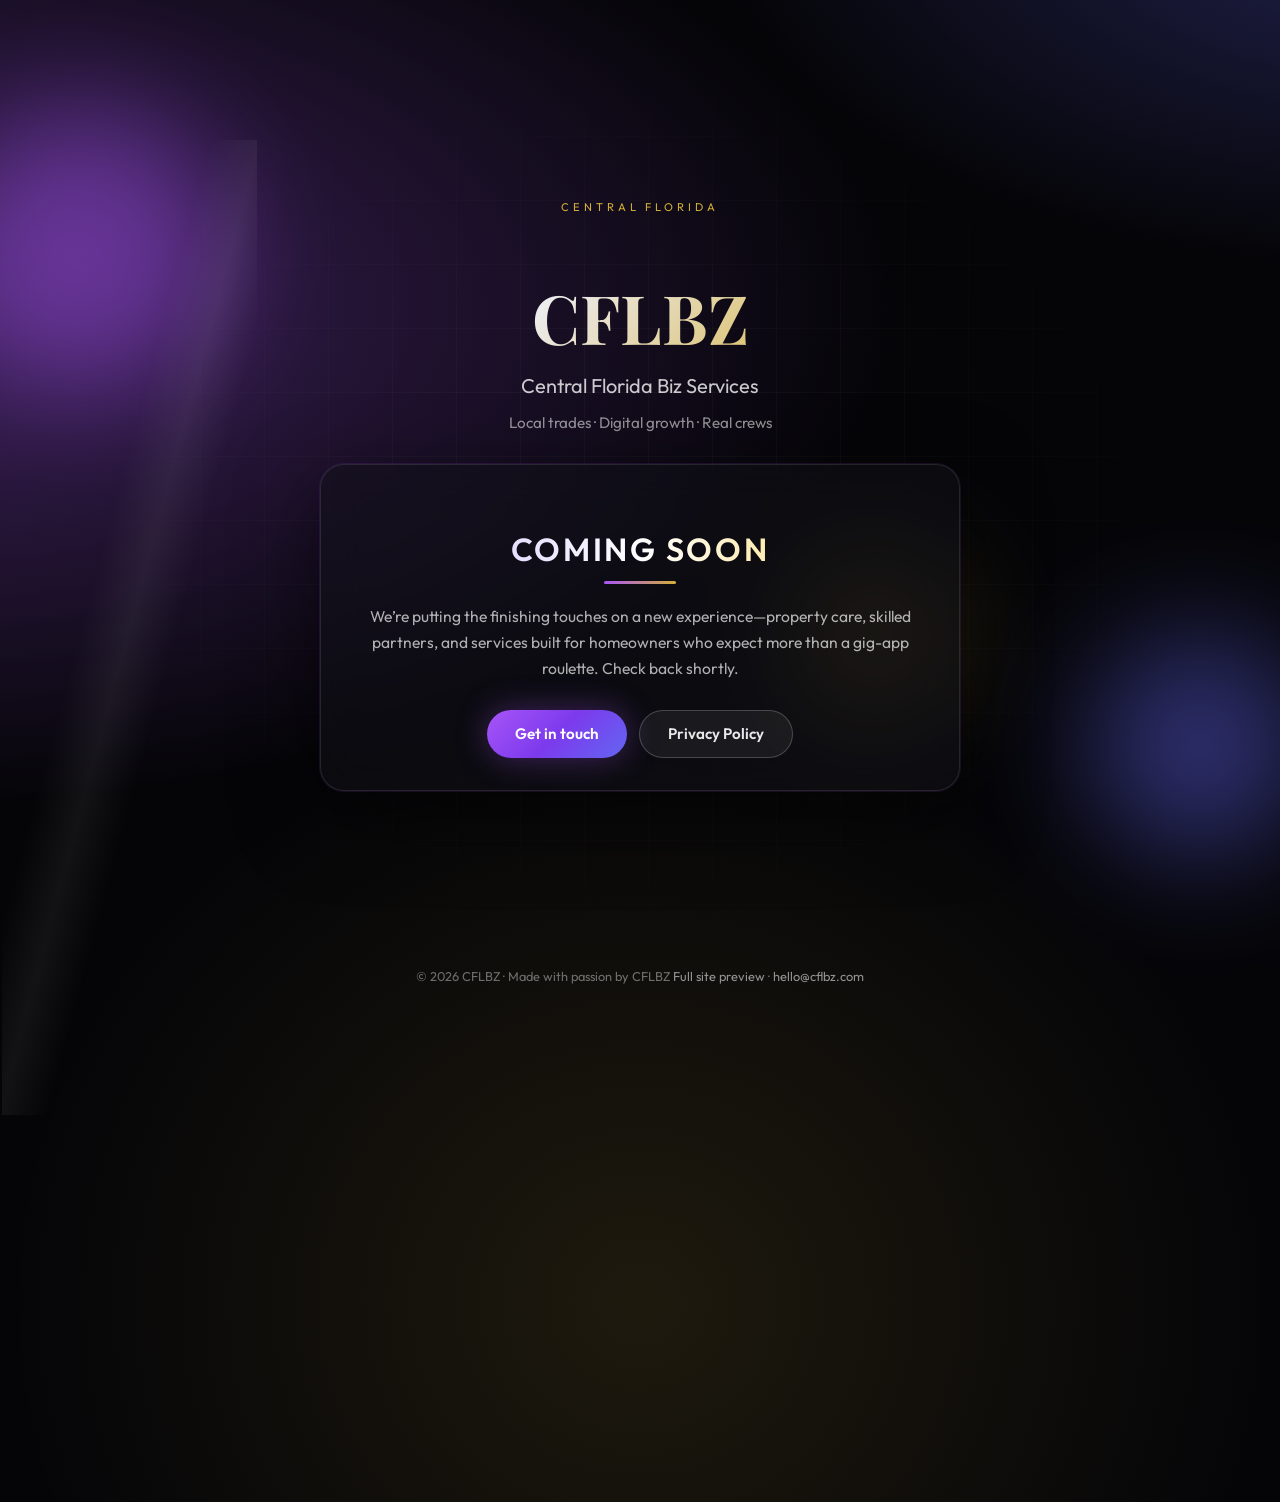
==== commit 1f0906cc: "Coming soon as index.html; archive full site as home.html Made-with: Cursor" ====
--- a/index.html
+++ b/index.html
@@ -3,459 +3,254 @@
 <head>
   <meta charset="UTF-8">
   <meta name="viewport" content="width=device-width, initial-scale=1.0">
-  <meta name="description" content="CFLBZ — Central Florida Biz Services. Property services, website development, SEO, AI automations, and more. Fast quotes; same-day availability subject to staffing availability per booking.">
-  <title>CFLBZ | Central Florida Biz Services</title>
-  <link rel="preload" as="image" href="assets/images/hero-1.jpg" fetchpriority="high">
+  <meta name="description" content="CFLBZ — Central Florida Biz Services. Something extraordinary is on the way.">
+  <title>Coming Soon | CFLBZ</title>
   <link rel="preconnect" href="https://fonts.googleapis.com">
   <link rel="preconnect" href="https://fonts.gstatic.com" crossorigin>
   <link href="https://fonts.googleapis.com/css2?family=Outfit:wght@300;400;500;600;700&family=Playfair+Display:ital,wght@0,600;0,700;1,600&display=swap" rel="stylesheet">
-  <link href="https://cdn.jsdelivr.net/npm/bootstrap@5.3.3/dist/css/bootstrap.min.css" rel="stylesheet" integrity="sha384-QWTKZyjpPEjISv5WaRU9OFeRpok6YctnYmDr5pNlyT2bRjXh0JMhjY6hW+ALEwIH" crossorigin="anonymous">
-  <link rel="stylesheet" href="https://cdn.jsdelivr.net/npm/bootstrap-icons@1.11.3/font/bootstrap-icons.min.css">
   <link rel="stylesheet" href="assets/css/style.css">
+  <style>
+    .cs-page {
+      min-height: 100vh;
+      min-height: 100dvh;
+      display: flex;
+      flex-direction: column;
+      align-items: center;
+      justify-content: center;
+      padding: 2rem 1.25rem 4rem;
+      position: relative;
+      overflow: hidden;
+      background: #050508;
+    }
+    .cs-aurora {
+      position: absolute;
+      inset: -50%;
+      background:
+        radial-gradient(ellipse 80% 50% at 20% 40%, rgba(168, 85, 247, 0.35), transparent 50%),
+        radial-gradient(ellipse 60% 40% at 80% 20%, rgba(99, 102, 241, 0.3), transparent 45%),
+        radial-gradient(ellipse 50% 60% at 50% 90%, rgba(212, 175, 55, 0.12), transparent 50%);
+      animation: cs-aurora-shift 18s ease-in-out infinite alternate;
+      pointer-events: none;
+    }
+    @keyframes cs-aurora-shift {
+      0% { transform: translate(0, 0) rotate(0deg); opacity: 0.85; }
+      100% { transform: translate(5%, 8%) rotate(8deg); opacity: 1; }
+    }
+    .cs-grid {
+      position: absolute;
+      inset: 0;
+      background-image:
+        linear-gradient(rgba(255, 255, 255, 0.03) 1px, transparent 1px),
+        linear-gradient(90deg, rgba(255, 255, 255, 0.03) 1px, transparent 1px);
+      background-size: 64px 64px;
+      mask-image: radial-gradient(ellipse 70% 70% at 50% 50%, black 20%, transparent 70%);
+      pointer-events: none;
+    }
+    .cs-orb {
+      position: absolute;
+      border-radius: 50%;
+      filter: blur(60px);
+      opacity: 0.45;
+      animation: cs-float 12s ease-in-out infinite;
+      pointer-events: none;
+    }
+    .cs-orb--1 { width: 280px; height: 280px; background: #a855f7; top: 10%; left: -5%; animation-delay: 0s; }
+    .cs-orb--2 { width: 220px; height: 220px; background: #6366f1; bottom: 15%; right: -3%; animation-delay: -4s; }
+    .cs-orb--3 { width: 160px; height: 160px; background: #d4af37; top: 55%; right: 25%; animation-delay: -7s; opacity: 0.25; }
+    @keyframes cs-float {
+      0%, 100% { transform: translate(0, 0) scale(1); }
+      33% { transform: translate(30px, -25px) scale(1.05); }
+      66% { transform: translate(-20px, 15px) scale(0.95); }
+    }
+    .cs-wrap {
+      position: relative;
+      z-index: 2;
+      width: 100%;
+      max-width: 640px;
+      text-align: center;
+    }
+    .cs-badge {
+      display: inline-block;
+      font-size: 0.7rem;
+      letter-spacing: 0.35em;
+      text-transform: uppercase;
+      color: var(--accent-gold);
+      margin-bottom: 1.25rem;
+      animation: cs-fade-up 1s ease 0.1s both;
+    }
+    .cs-title {
+      font-family: var(--font-display);
+      font-size: clamp(2.75rem, 9vw, 4.25rem);
+      font-weight: 700;
+      line-height: 1.08;
+      margin-bottom: 0.75rem;
+      background: linear-gradient(135deg, #fff 0%, rgba(255, 255, 255, 0.92) 35%, var(--accent-gold) 90%);
+      -webkit-background-clip: text;
+      background-clip: text;
+      -webkit-text-fill-color: transparent;
+      animation: cs-fade-up 1s ease 0.25s both;
+    }
+    .cs-sub {
+      font-size: clamp(1.05rem, 3.5vw, 1.25rem);
+      color: rgba(255, 255, 255, 0.78);
+      font-weight: 400;
+      margin-bottom: 0.5rem;
+      animation: cs-fade-up 1s ease 0.4s both;
+    }
+    .cs-tag {
+      font-size: 0.95rem;
+      color: rgba(255, 255, 255, 0.55);
+      margin-bottom: 2rem;
+      animation: cs-fade-up 1s ease 0.52s both;
+    }
+    @keyframes cs-fade-up {
+      from { opacity: 0; transform: translateY(28px); }
+      to { opacity: 1; transform: translateY(0); }
+    }
+    .cs-card {
+      background: rgba(18, 18, 24, 0.55);
+      backdrop-filter: blur(24px);
+      -webkit-backdrop-filter: blur(24px);
+      border: 1px solid rgba(255, 255, 255, 0.1);
+      border-radius: 1.5rem;
+      padding: 2rem 1.75rem;
+      box-shadow:
+        0 0 0 1px rgba(168, 85, 247, 0.12),
+        0 24px 80px rgba(0, 0, 0, 0.55);
+      animation: cs-fade-up 1s ease 0.65s both;
+    }
+    .cs-coming {
+      font-size: clamp(1.5rem, 5vw, 2rem);
+      font-weight: 600;
+      font-family: var(--font-sans);
+      letter-spacing: 0.08em;
+      text-transform: uppercase;
+      margin-bottom: 0.75rem;
+      background: linear-gradient(90deg, #c4b5fd, #fff, #fcd34d);
+      -webkit-background-clip: text;
+      background-clip: text;
+      -webkit-text-fill-color: transparent;
+    }
+    .cs-line {
+      width: 72px;
+      height: 3px;
+      margin: 0 auto 1.25rem;
+      border-radius: 999px;
+      background: linear-gradient(90deg, var(--accent-purple), var(--accent-gold));
+    }
+    .cs-blurb {
+      color: rgba(255, 255, 255, 0.68);
+      font-size: 0.98rem;
+      line-height: 1.65;
+      margin-bottom: 1.75rem;
+    }
+    .cs-actions {
+      display: flex;
+      flex-wrap: wrap;
+      gap: 0.75rem;
+      justify-content: center;
+    }
+    .cs-btn {
+      display: inline-flex;
+      align-items: center;
+      justify-content: center;
+      padding: 0.85rem 1.75rem;
+      border-radius: 999px;
+      font-weight: 600;
+      font-size: 0.95rem;
+      text-decoration: none;
+      transition: transform 0.25s ease, box-shadow 0.25s ease;
+    }
+    .cs-btn--primary {
+      background: linear-gradient(135deg, var(--accent-purple) 0%, #7c3aed 50%, var(--accent-blue) 100%);
+      color: #fff;
+      border: none;
+      box-shadow: 0 0 32px rgba(168, 85, 247, 0.35);
+    }
+    .cs-btn--primary:hover {
+      color: #fff;
+      transform: translateY(-2px);
+      box-shadow: 0 12px 40px rgba(168, 85, 247, 0.45);
+    }
+    .cs-btn--ghost {
+      background: rgba(255, 255, 255, 0.06);
+      color: rgba(255, 255, 255, 0.9);
+      border: 1px solid rgba(255, 255, 255, 0.2);
+    }
+    .cs-btn--ghost:hover {
+      background: rgba(255, 255, 255, 0.1);
+      color: #fff;
+    }
+    .cs-footer {
+      position: absolute;
+      bottom: 0;
+      left: 0;
+      right: 0;
+      padding: 1.25rem;
+      text-align: center;
+      font-size: 0.8rem;
+      color: rgba(255, 255, 255, 0.4);
+      z-index: 2;
+    }
+    .cs-footer a {
+      color: rgba(255, 255, 255, 0.55);
+      text-decoration: none;
+    }
+    .cs-footer a:hover {
+      color: var(--accent-gold);
+    }
+    .cs-shine {
+      position: absolute;
+      top: -100%;
+      left: -50%;
+      width: 40%;
+      height: 300%;
+      background: linear-gradient(105deg, transparent 40%, rgba(255, 255, 255, 0.06) 50%, transparent 60%);
+      animation: cs-shine 7s ease-in-out infinite;
+      pointer-events: none;
+    }
+    @keyframes cs-shine {
+      0% { transform: translateX(-20%) rotate(12deg); }
+      100% { transform: translateX(280%) rotate(12deg); }
+    }
+  </style>
 </head>
-<body>
-  <!-- NAVBAR -->
-  <nav class="navbar navbar-expand-lg navbar-dark fixed-top" id="mainNav" aria-label="Main">
-    <div class="container">
-      <a class="navbar-brand fw-bold brand-glow" href="#home">CFLBZ</a>
-      <button class="navbar-toggler border-0" type="button" data-bs-toggle="collapse" data-bs-target="#navMenu" aria-controls="navMenu" aria-expanded="false" aria-label="Toggle navigation">
-        <span class="navbar-toggler-icon"></span>
-      </button>
-      <div class="collapse navbar-collapse" id="navMenu">
-        <ul class="navbar-nav ms-auto align-items-lg-center gap-lg-2">
-          <li class="nav-item"><a class="nav-link" href="#home">Home</a></li>
-          <li class="nav-item"><a class="nav-link" href="#services">Services</a></li>
-          <li class="nav-item"><a class="nav-link" href="#booking">Booking</a></li>
-          <li class="nav-item"><a class="nav-link" href="#contact">Contact</a></li>
-          <li class="nav-item ms-lg-2">
-            <a class="btn btn-primary btn-sm px-4 rounded-pill nav-cta" href="#contact">Get a Quote</a>
-          </li>
-        </ul>
+<body class="cs-page">
+  <div class="cs-aurora" aria-hidden="true"></div>
+  <div class="cs-grid" aria-hidden="true"></div>
+  <div class="cs-orb cs-orb--1" aria-hidden="true"></div>
+  <div class="cs-orb cs-orb--2" aria-hidden="true"></div>
+  <div class="cs-orb cs-orb--3" aria-hidden="true"></div>
+
+  <div class="cs-wrap">
+    <p class="cs-badge">Central Florida</p>
+    <h1 class="cs-title">CFLBZ</h1>
+    <p class="cs-sub">Central Florida Biz Services</p>
+    <p class="cs-tag">Local trades · Digital growth · Real crews</p>
+
+    <div class="cs-card position-relative overflow-hidden">
+      <div class="cs-shine" aria-hidden="true"></div>
+      <p class="cs-coming position-relative">Coming Soon</p>
+      <div class="cs-line position-relative"></div>
+      <p class="cs-blurb position-relative mb-0">
+        We’re putting the finishing touches on a new experience—property care, skilled partners, and services built for homeowners who expect more than a gig-app roulette. Check back shortly.
+      </p>
+      <div class="cs-actions position-relative mt-4">
+        <a href="mailto:hello@cflbz.com?subject=CFLBZ%20—%20Coming%20soon%20inquiry" class="cs-btn cs-btn--primary">Get in touch</a>
+        <a href="privacy.html" class="cs-btn cs-btn--ghost">Privacy Policy</a>
       </div>
     </div>
-  </nav>
-
-  <!-- HERO CAROUSEL -->
-  <header id="home" class="hero-wrap">
-    <div id="heroCarousel" class="carousel slide carousel-fade hero-carousel" data-bs-ride="carousel" data-bs-interval="6000" data-bs-pause="false">
-      <div class="carousel-indicators hero-indicators">
-        <button type="button" data-bs-target="#heroCarousel" data-bs-slide-to="0" class="active" aria-current="true" aria-label="Slide 1"></button>
-        <button type="button" data-bs-target="#heroCarousel" data-bs-slide-to="1" aria-label="Slide 2"></button>
-        <button type="button" data-bs-target="#heroCarousel" data-bs-slide-to="2" aria-label="Slide 3"></button>
-        <button type="button" data-bs-target="#heroCarousel" data-bs-slide-to="3" aria-label="Slide 4"></button>
-      </div>
-      <div class="carousel-inner h-100">
-        <div class="carousel-item active h-100">
-          <img src="assets/images/hero-1.jpg" class="d-block w-100 hero-img" width="1920" height="1080" alt="Pressure washer wand cleaning a residential driveway" fetchpriority="high" decoding="async">
-        </div>
-        <div class="carousel-item h-100">
-          <img src="assets/images/hero-2.jpg" class="d-block w-100 hero-img" width="1920" height="1080" alt="Lawn care and mowing at a Central Florida home" loading="lazy" decoding="async">
-        </div>
-        <div class="carousel-item h-100">
-          <img src="assets/images/hero-3.jpg" class="d-block w-100 hero-img" width="1920" height="1080" alt="Handyman tools and home repair services" loading="lazy" decoding="async">
-        </div>
-        <div class="carousel-item h-100">
-          <img src="assets/images/hero-4.jpg" class="d-block w-100 hero-img" width="1920" height="1080" alt="Clean patio and pool deck after pressure washing" loading="lazy" decoding="async">
-        </div>
-      </div>
-      <button class="carousel-control-prev" type="button" data-bs-target="#heroCarousel" data-bs-slide="prev" aria-label="Previous slide">
-        <span class="carousel-control-prev-icon" aria-hidden="true"></span>
-      </button>
-      <button class="carousel-control-next" type="button" data-bs-target="#heroCarousel" data-bs-slide="next" aria-label="Next slide">
-        <span class="carousel-control-next-icon" aria-hidden="true"></span>
-      </button>
-      <div class="hero-overlay"></div>
-      <div class="hero-content container text-center text-white">
-        <p class="hero-eyebrow text-uppercase mb-2 animate-hero" data-animate>CFLBZ — Central Florida Biz Services</p>
-        <h1 class="display-3 display-md-2 fw-bold mb-3 animate-hero" data-animate style="--delay: 0.1s">Pressure Washing, Handyman, and Lawn Care Services</h1>
-        <p class="lead col-lg-8 mx-auto mb-2 text-white-75 animate-hero" data-animate style="--delay: 0.2s">Fast, affordable, and available today.</p>
-        <p class="small text-white-50 col-lg-8 mx-auto mb-4 animate-hero" data-animate style="--delay: 0.28s">Local Services. Fast Quotes. Same‑Day Availability — staffing availability per booking.</p>
-        <div class="d-flex flex-wrap gap-3 justify-content-center animate-hero" data-animate style="--delay: 0.35s">
-          <a href="#contact" class="btn btn-primary btn-lg px-5 rounded-pill shadow-glow">Get a Quote</a>
-          <a href="#contact" class="btn btn-outline-light btn-lg px-5 rounded-pill glass-btn">Request Service</a>
-        </div>
-      </div>
-    </div>
-  </header>
-
-  <!-- SERVICES -->
-  <section id="services" class="section-padding section-dark">
-    <div class="container">
-      <div class="text-center mb-5 pb-2 reveal">
-        <span class="section-label">What We Do</span>
-        <h2 class="section-title mt-2">Home, Property &amp; Digital Services You Can Book Today</h2>
-        <p class="text-muted col-lg-7 mx-auto mb-2">One call for pressure washing, painting, lawn care, handyman work, haul-away, concrete pavers, garage epoxy, vinyl flooring, websites, SEO, AI automations, and more—serving homeowners and businesses across Central Florida.</p>
-        <p class="small fst-italic text-center col-lg-10 mx-auto mb-0 text-accent">“From spotless job sites to sites that rank and systems that run themselves—we’re the partner who shows up in work boots and in your workflow.”</p>
-      </div>
-      <div class="row g-4">
-        <div class="col-md-6 col-lg-4 reveal">
-          <div class="glass-card h-100 p-4 rounded-4 border border-light border-opacity-10 position-relative">
-            <div class="icon-wrap mb-3"><i class="bi bi-droplet"></i></div>
-            <h3 class="h5 fw-semibold mb-2">Pressure Washing</h3>
-            <p class="text-muted small mb-0">Driveways, sidewalks, siding, and hardscapes—professional equipment and streak-free results.</p>
-            <a href="#contact" class="stretched-link z-1" aria-label="Book Pressure Washing — go to contact form"></a>
-          </div>
-        </div>
-        <div class="col-md-6 col-lg-4 reveal">
-          <div class="glass-card h-100 p-4 rounded-4 border border-light border-opacity-10 position-relative">
-            <div class="icon-wrap mb-3"><i class="bi bi-flower2"></i></div>
-            <h3 class="h5 fw-semibold mb-2">Lawn Care</h3>
-            <p class="text-muted small mb-0">Mowing, edging, and seasonal upkeep to keep your curb appeal sharp year-round.</p>
-            <a href="#contact" class="stretched-link z-1" aria-label="Book Lawn Care — go to contact form"></a>
-          </div>
-        </div>
-        <div class="col-md-6 col-lg-4 reveal">
-          <div class="glass-card h-100 p-4 rounded-4 border border-light border-opacity-10 position-relative">
-            <div class="icon-wrap mb-3"><i class="bi bi-tools"></i></div>
-            <h3 class="h5 fw-semibold mb-2">Handyman Services</h3>
-            <p class="text-muted small mb-0">Repairs, installs, and odd jobs—skilled help for the tasks on your to-do list.</p>
-            <a href="#contact" class="stretched-link z-1" aria-label="Book Handyman Services — go to contact form"></a>
-          </div>
-        </div>
-        <div class="col-md-6 col-lg-4 reveal">
-          <div class="glass-card h-100 p-4 rounded-4 border border-light border-opacity-10 position-relative">
-            <div class="icon-wrap mb-3"><i class="bi bi-truck"></i></div>
-            <h3 class="h5 fw-semibold mb-2">Junk Removal</h3>
-            <p class="text-muted small mb-0">Garage cleanouts, appliance haul-away, and debris removal—loaded and disposed for you.</p>
-            <a href="#contact" class="stretched-link z-1" aria-label="Book Junk Removal — go to contact form"></a>
-          </div>
-        </div>
-        <div class="col-md-6 col-lg-4 reveal">
-          <div class="glass-card h-100 p-4 rounded-4 border border-light border-opacity-10 position-relative">
-            <div class="icon-wrap mb-3"><i class="bi bi-box-seam"></i></div>
-            <h3 class="h5 fw-semibold mb-2">Small Hauls</h3>
-            <p class="text-muted small mb-0">Furniture, donation runs, and light moving—perfect when you need a truck and an extra set of hands.</p>
-            <a href="#contact" class="stretched-link z-1" aria-label="Book Small Hauls — go to contact form"></a>
-          </div>
-        </div>
-        <div class="col-md-6 col-lg-4 reveal">
-          <div class="glass-card h-100 p-4 rounded-4 border border-light border-opacity-10 position-relative">
-            <div class="icon-wrap mb-3"><i class="bi bi-grid-3x3-gap"></i></div>
-            <h3 class="h5 fw-semibold mb-2">Fence Cleaning</h3>
-            <p class="text-muted small mb-0">Wood, vinyl, and aluminum—safe washing that restores color without damage.</p>
-            <a href="#contact" class="stretched-link z-1" aria-label="Book Fence Cleaning — go to contact form"></a>
-          </div>
-        </div>
-        <div class="col-md-6 col-lg-4 reveal">
-          <div class="glass-card h-100 p-4 rounded-4 border border-light border-opacity-10 position-relative">
-            <div class="icon-wrap mb-3"><i class="bi bi-trash2"></i></div>
-            <h3 class="h5 fw-semibold mb-2">Trash Can Cleaning</h3>
-            <p class="text-muted small mb-0">Deodorize and sanitize bins so your driveway stays fresh—especially in Florida heat.</p>
-            <a href="#contact" class="stretched-link z-1" aria-label="Book Trash Can Cleaning — go to contact form"></a>
-          </div>
-        </div>
-        <div class="col-md-6 col-lg-4 reveal">
-          <div class="glass-card h-100 p-4 rounded-4 border border-light border-opacity-10 position-relative">
-            <div class="icon-wrap mb-3"><i class="bi bi-water"></i></div>
-            <h3 class="h5 fw-semibold mb-2">Patio &amp; Pool Deck Cleaning</h3>
-            <p class="text-muted small mb-0">Slip-safe treatment for pavers, concrete, and cool deck around the pool.</p>
-            <a href="#contact" class="stretched-link z-1" aria-label="Book Patio and Pool Deck Cleaning — go to contact form"></a>
-          </div>
-        </div>
-        <div class="col-md-6 col-lg-4 reveal">
-          <div class="glass-card h-100 p-4 rounded-4 border border-light border-opacity-10 position-relative">
-            <div class="icon-wrap mb-3"><i class="bi bi-palette2"></i></div>
-            <h3 class="h5 fw-semibold mb-2">Painting</h3>
-            <p class="text-muted small mb-0">Interior and exterior paint, trim, and touch-ups—clean lines and lasting finishes.</p>
-            <a href="#contact" class="stretched-link z-1" aria-label="Book Painting — go to contact form"></a>
-          </div>
-        </div>
-        <div class="col-md-6 col-lg-4 reveal">
-          <div class="glass-card h-100 p-4 rounded-4 border border-light border-opacity-10 position-relative">
-            <div class="icon-wrap mb-3"><i class="bi bi-grid-3x3"></i></div>
-            <h3 class="h5 fw-semibold mb-2">Concrete Pavers</h3>
-            <p class="text-muted small mb-0">Install, reset, and seal paver driveways, walkways, and patios for level, durable surfaces.</p>
-            <a href="#contact" class="stretched-link z-1" aria-label="Book Concrete Pavers — go to contact form"></a>
-          </div>
-        </div>
-        <div class="col-md-6 col-lg-4 reveal">
-          <div class="glass-card h-100 p-4 rounded-4 border border-light border-opacity-10 position-relative">
-            <div class="icon-wrap mb-3"><i class="bi bi-layers"></i></div>
-            <h3 class="h5 fw-semibold mb-2">Garage Epoxy</h3>
-            <p class="text-muted small mb-0">Durable epoxy and flake coatings that resist stains, tires, and Florida humidity.</p>
-            <a href="#contact" class="stretched-link z-1" aria-label="Book Garage Epoxy — go to contact form"></a>
-          </div>
-        </div>
-        <div class="col-md-6 col-lg-4 reveal">
-          <div class="glass-card h-100 p-4 rounded-4 border border-light border-opacity-10 position-relative">
-            <div class="icon-wrap mb-3"><i class="bi bi-border-inner"></i></div>
-            <h3 class="h5 fw-semibold mb-2">Vinyl Flooring</h3>
-            <p class="text-muted small mb-0">Luxury vinyl plank and tile installs—water-friendly options for kitchens, baths, and living spaces.</p>
-            <a href="#contact" class="stretched-link z-1" aria-label="Book Vinyl Flooring — go to contact form"></a>
-          </div>
-        </div>
-        <div class="col-md-6 col-lg-4 reveal">
-          <div class="glass-card h-100 p-4 rounded-4 border border-light border-opacity-10 position-relative">
-            <div class="icon-wrap mb-3"><i class="bi bi-code-slash"></i></div>
-            <h3 class="h5 fw-semibold mb-2">Website Development</h3>
-            <p class="text-muted small mb-0">Fast, modern sites and landing pages—mobile-friendly, on-brand, and built to convert.</p>
-            <a href="#contact" class="stretched-link z-1" aria-label="Book Website Development — go to contact form"></a>
-          </div>
-        </div>
-        <div class="col-md-6 col-lg-4 reveal">
-          <div class="glass-card h-100 p-4 rounded-4 border border-light border-opacity-10 position-relative">
-            <div class="icon-wrap mb-3"><i class="bi bi-graph-up-arrow"></i></div>
-            <h3 class="h5 fw-semibold mb-2">SEO Services</h3>
-            <p class="text-muted small mb-0">Local and on-page SEO so customers find you when it matters—not buried on page five.</p>
-            <a href="#contact" class="stretched-link z-1" aria-label="Book SEO Services — go to contact form"></a>
-          </div>
-        </div>
-        <div class="col-md-6 col-lg-4 reveal">
-          <div class="glass-card h-100 p-4 rounded-4 border border-light border-opacity-10 position-relative">
-            <div class="icon-wrap mb-3"><i class="bi bi-cpu"></i></div>
-            <h3 class="h5 fw-semibold mb-2">A.I. Automations</h3>
-            <p class="text-muted small mb-0">Smart workflows, integrations, and AI-assisted processes that cut busywork and speed up follow-up.</p>
-            <a href="#contact" class="stretched-link z-1" aria-label="Book A.I. Automations — go to contact form"></a>
-          </div>
-        </div>
-        <div class="col-md-6 col-lg-4 reveal d-flex align-items-stretch">
-          <div class="glass-card h-100 p-4 rounded-4 border border-light border-opacity-10 w-100 d-flex flex-column justify-content-center text-center cta-mini position-relative">
-            <p class="mb-3 fw-medium">Need a price today?</p>
-            <p class="mb-0"><span class="btn btn-primary rounded-pill">Request Service</span></p>
-            <a href="#contact" class="stretched-link z-1" aria-label="Need a price today — go to booking and contact form"></a>
-          </div>
-        </div>
-      </div>
-    </div>
-  </section>
-
-  <!-- WHY CHOOSE US -->
-  <section id="why" class="section-padding section-gradient">
-    <div class="container">
-      <div class="row align-items-center g-5">
-        <div class="col-lg-6 reveal">
-          <span class="section-label">Why CFLBZ</span>
-          <h2 class="section-title mt-2 mb-4">Local Crews. Real Results.</h2>
-          <ul class="why-list list-unstyled mb-0">
-            <li class="d-flex gap-3 mb-3"><span class="why-check"><i class="bi bi-check-lg"></i></span><span><strong>Professional experience</strong> — Residential and commercial jobs across Central Florida.</span></li>
-            <li class="d-flex gap-3 mb-3"><span class="why-check"><i class="bi bi-check-lg"></i></span><span><strong>Reliable &amp; fast setup</strong> — We show up on time with the right tools for the job.</span></li>
-            <li class="d-flex gap-3 mb-3"><span class="why-check"><i class="bi bi-check-lg"></i></span><span><strong>Quality you can see</strong> — Straightforward pricing and work that speaks for itself.</span></li>
-            <li class="d-flex gap-3"><span class="why-check"><i class="bi bi-check-lg"></i></span><span><strong>Customer-first energy</strong> — Clear communication from quote to completion.</span></li>
-          </ul>
-          <a href="#contact" class="btn btn-primary rounded-pill mt-4 px-4">Get a Quote</a>
-        </div>
-        <div class="col-lg-6 reveal">
-          <div class="glass-card p-4 p-md-5 rounded-4 border border-light border-opacity-10 why-card">
-            <div class="row g-3 text-center">
-              <div class="col-6">
-                <div class="stat-box rounded-3 p-3"><span class="stat-num">Same‑Day</span><span class="stat-label d-block small text-muted">Staffing availability per booking</span></div>
-              </div>
-              <div class="col-6">
-                <div class="stat-box rounded-3 p-3"><span class="stat-num">Local</span><span class="stat-label d-block small text-muted">CF Pros</span></div>
-              </div>
-              <div class="col-12 mt-2">
-                <p class="small text-muted mb-0 fst-italic">“Our driveway and patio look brand new—fast quote and done right.”</p>
-              </div>
-            </div>
-          </div>
-        </div>
-      </div>
-    </div>
-  </section>
-
-  <!-- BEFORE / AFTER GALLERY (same section shell as former experience strip) -->
-  <section id="experience" class="experience-section position-relative overflow-hidden">
-    <div class="experience-bg" role="img" aria-label="Clean residential property after professional services"></div>
-    <div class="experience-overlay"></div>
-    <div class="container position-relative z-1 py-5 my-lg-5 text-center">
-      <h2 class="display-5 fw-bold text-white mb-3 text-shadow reveal">Before &amp; After</h2>
-      <p class="col-lg-8 mx-auto text-white-75 mb-4 reveal">Real results from pressure washing on concrete, patios, and exteriors—see the difference in every project.</p>
-      <div class="row g-3 g-md-4 justify-content-center reveal mx-auto" style="max-width: 960px;">
-        <div class="col-6 col-md-4">
-          <div class="ratio ratio-1x1 rounded-4 overflow-hidden border border-light border-opacity-25 shadow-lg">
-            <img src="assets/images/gallery-1.jpg" class="object-fit-cover w-100 h-100" width="400" height="400" alt="Driveway pressure washing before and after" loading="lazy" decoding="async">
-          </div>
-          <p class="small text-white-50 mt-2 mb-0">Driveway</p>
-        </div>
-        <div class="col-6 col-md-4">
-          <div class="ratio ratio-1x1 rounded-4 overflow-hidden border border-light border-opacity-25 shadow-lg">
-            <img src="assets/images/gallery-2.jpg" class="object-fit-cover w-100 h-100" width="400" height="400" alt="Sidewalk cleaning before and after" loading="lazy" decoding="async">
-          </div>
-          <p class="small text-white-50 mt-2 mb-0">Sidewalk</p>
-        </div>
-        <div class="col-6 col-md-4">
-          <div class="ratio ratio-1x1 rounded-4 overflow-hidden border border-light border-opacity-25 shadow-lg">
-            <img src="assets/images/gallery-3.jpg" class="object-fit-cover w-100 h-100" width="400" height="400" alt="Patio surface restoration before and after" loading="lazy" decoding="async">
-          </div>
-          <p class="small text-white-50 mt-2 mb-0">Patio</p>
-        </div>
-        <div class="col-6 col-md-4">
-          <div class="ratio ratio-1x1 rounded-4 overflow-hidden border border-light border-opacity-25 shadow-lg">
-            <img src="assets/images/gallery-4.jpg" class="object-fit-cover w-100 h-100" width="400" height="400" alt="Fence washing before and after" loading="lazy" decoding="async">
-          </div>
-          <p class="small text-white-50 mt-2 mb-0">Fence</p>
-        </div>
-        <div class="col-6 col-md-4">
-          <div class="ratio ratio-1x1 rounded-4 overflow-hidden border border-light border-opacity-25 shadow-lg">
-            <img src="assets/images/gallery-5.jpg" class="object-fit-cover w-100 h-100" width="400" height="400" alt="Pool deck cleaning before and after" loading="lazy" decoding="async">
-          </div>
-          <p class="small text-white-50 mt-2 mb-0">Pool deck</p>
-        </div>
-        <div class="col-6 col-md-4">
-          <div class="ratio ratio-1x1 rounded-4 overflow-hidden border border-light border-opacity-25 shadow-lg">
-            <img src="assets/images/gallery-6.jpg" class="object-fit-cover w-100 h-100" width="400" height="400" alt="Concrete walkway brightening before and after" loading="lazy" decoding="async">
-          </div>
-          <p class="small text-white-50 mt-2 mb-0">Walkway</p>
-        </div>
-      </div>
-    </div>
-  </section>
-
-  <!-- PRICING & SERVICE AREAS (booking section id preserved for nav) -->
-  <section id="booking" class="section-padding section-dark">
-    <div class="container">
-      <div class="glass-card rounded-4 border border-light border-opacity-10 p-4 p-md-5 reveal">
-        <div class="row g-4 align-items-start">
-          <div class="col-lg-5 text-center text-lg-start">
-            <span class="section-label">Transparent Pricing</span>
-            <h2 class="section-title mt-2 mb-3">Pricing &amp; Estimates</h2>
-            <p class="text-muted mb-4">Starting points—final price depends on size and condition. Request a fast quote for your property.</p>
-            <ul class="list-unstyled text-start mb-0">
-              <li class="mb-2"><i class="bi bi-check2-circle text-accent me-2"></i>Driveways from <strong>$40</strong></li>
-              <li class="mb-2"><i class="bi bi-check2-circle text-accent me-2"></i>Sidewalks <strong>$25</strong></li>
-              <li class="mb-2"><i class="bi bi-check2-circle text-accent me-2"></i>Patios <strong>$30–$60</strong></li>
-              <li class="mb-2"><i class="bi bi-check2-circle text-accent me-2"></i>Lawn mowing from <strong>$35</strong></li>
-              <li class="mb-2"><i class="bi bi-check2-circle text-accent me-2"></i>Handyman <strong>$40/hr</strong></li>
-              <li class="mb-4"><i class="bi bi-check2-circle text-accent me-2"></i>Junk removal starting at <strong>$60</strong></li>
-            </ul>
-            <a href="#contact" class="btn btn-primary btn-lg rounded-pill px-5 shadow-glow">Get a Quote</a>
-          </div>
-          <div class="col-lg-7">
-            <div class="p-4 p-md-5 rounded-3 border border-light border-opacity-10 bg-black bg-opacity-40 h-100">
-              <h3 class="h5 mb-3 text-center text-md-start">Service Areas</h3>
-              <p class="text-muted small mb-3">We serve homeowners and businesses across Central Florida, including:</p>
-              <div class="row row-cols-2 g-2 text-start small">
-                <div class="col">Casselberry</div>
-                <div class="col">Winter Springs</div>
-                <div class="col">Oviedo</div>
-                <div class="col">Altamonte</div>
-                <div class="col">Longwood</div>
-                <div class="col">Orlando</div>
-              </div>
-              <hr class="border-light border-opacity-10 my-4">
-              <p class="small text-muted mb-3 text-center text-md-start">Prefer to book a time? Use our calendar—then tell us your service in the form below.</p>
-              <div class="ratio ratio-4x3 rounded-3 overflow-hidden border border-light border-opacity-10">
-                <iframe
-                  title="Schedule availability"
-                  src="https://calendar.google.com/calendar/embed?height=400&wkst=1&bgcolor=%230a0a0a&ctz=America%2FNew_York&showPrint=0&showTabs=0&showCalendars=0&mode=WEEK"
-                  width="100%"
-                  height="400"
-                  loading="lazy"
-                  class="w-100 border-0"
-                ></iframe>
-              </div>
-              <p class="small text-center text-muted py-2 mb-0 px-2">Connect your Google Calendar appointment link when ready.</p>
-            </div>
-          </div>
-        </div>
-      </div>
-    </div>
-  </section>
-
-  <!-- CONTACT -->
-  <section id="contact" class="section-padding section-gradient border-top border-light border-opacity-10">
-    <div class="container">
-      <div class="text-center mb-5 reveal">
-        <span class="section-label">Get in Touch</span>
-        <h2 class="section-title mt-2">Request Service</h2>
-        <p class="text-muted col-lg-8 mx-auto mb-0">Tell us what you need—we’ll follow up with a quote, often the same day when staffing availability per booking allows.</p>
-      </div>
-      <div class="row g-5">
-        <div class="col-lg-5 reveal">
-          <div class="glass-card p-4 rounded-4 border border-light border-opacity-10 mb-4">
-            <h3 class="h5 mb-3">Direct Contact</h3>
-            <p class="mb-2"><i class="bi bi-envelope text-accent me-2"></i><a href="mailto:hello@cflbz.com" class="link-light text-decoration-none">hello@cflbz.com</a></p>
-            <p class="mb-4"><i class="bi bi-telephone text-accent me-2"></i><a href="tel:+14075551234" class="link-light text-decoration-none">(407) 555-1234</a></p>
-            <div class="d-flex flex-wrap gap-2">
-              <a href="tel:+14075551234" class="btn btn-outline-light btn-sm rounded-pill"><i class="bi bi-telephone-fill me-1"></i> Call</a>
-              <a href="sms:+14075551234" class="btn btn-outline-light btn-sm rounded-pill"><i class="bi bi-chat-dots me-1"></i> Message</a>
-              <a href="mailto:hello@cflbz.com" class="btn btn-outline-light btn-sm rounded-pill"><i class="bi bi-envelope me-1"></i> Email</a>
-            </div>
-          </div>
-          <div class="glass-card p-4 rounded-4 border border-light border-opacity-10">
-            <h3 class="h6 mb-3"><i class="bi bi-clock text-accent me-2"></i>Hours of operation</h3>
-            <p class="small text-muted mb-2"><strong class="text-white">Service:</strong> 10:00 AM – 6:00 PM</p>
-            <p class="small text-muted mb-0"><strong class="text-white">Administration:</strong> 7:00 AM – 12:00 PM &amp; 2:00 PM – 6:00 PM</p>
-          </div>
-        </div>
-        <div class="col-lg-7 reveal">
-          <form id="contactForm" class="glass-card p-4 rounded-4 border border-light border-opacity-10" novalidate>
-            <div class="row g-3">
-              <div class="col-12">
-                <label for="contactName" class="form-label small text-muted">Name</label>
-                <input type="text" class="form-control form-control-lg bg-dark bg-opacity-50 border-light border-opacity-25 text-white" id="contactName" name="name" required placeholder="Your name" autocomplete="name">
-              </div>
-              <div class="col-12">
-                <label for="contactAddress" class="form-label small text-muted">Address</label>
-                <input type="text" class="form-control form-control-lg bg-dark bg-opacity-50 border-light border-opacity-25 text-white" id="contactAddress" name="address" required placeholder="Street, city, ZIP" autocomplete="street-address">
-              </div>
-              <div class="col-12">
-                <label for="contactService" class="form-label small text-muted">Service Needed</label>
-                <input type="text" class="form-control form-control-lg bg-dark bg-opacity-50 border-light border-opacity-25 text-white" id="contactService" name="service" required placeholder="e.g. new website, SEO, AI automations, painting, epoxy, pressure washing">
-              </div>
-              <div class="col-12">
-                <label for="contactPhone" class="form-label small text-muted">Phone</label>
-                <input type="tel" class="form-control form-control-lg bg-dark bg-opacity-50 border-light border-opacity-25 text-white" id="contactPhone" name="phone" required placeholder="(407) 555-1234" autocomplete="tel">
-              </div>
-              <div class="col-12 d-flex flex-wrap align-items-center gap-3">
-                <button type="submit" class="btn btn-primary rounded-pill px-4">Request Service</button>
-                <span id="formFeedback" class="small text-success d-none" role="status"></span>
-              </div>
-            </div>
-          </form>
-        </div>
-      </div>
-    </div>
-  </section>
-
-  <!-- PARTNER SERVICES -->
-  <section id="partners" class="section-padding section-dark border-top border-light border-opacity-10">
-    <div class="container text-center reveal">
-      <span class="section-label">Local Network</span>
-      <h2 class="section-title mt-2">Partner Services</h2>
-      <p class="text-muted col-lg-8 mx-auto mb-4">We work with trusted local pros. Want to be listed? Contact us.</p>
-      <a href="#contact" class="btn btn-outline-light rounded-pill px-5">Contact Us</a>
-    </div>
-  </section>
-
-  <!-- HIRING / CONTRACTORS -->
-  <section id="hiring" class="section-padding section-gradient border-top border-light border-opacity-10">
-    <div class="container">
-      <div class="glass-card rounded-4 border border-light border-opacity-10 p-4 p-md-5 text-center reveal">
-        <span class="section-label">Join the crew</span>
-        <h2 class="section-title mt-2">We’re hiring contractors</h2>
-        <p class="text-muted col-lg-8 mx-auto mb-4">Apply now to work with CFLBZ as a trusted local pro. Tell us your skills, equipment, and availability.</p>
-        <a href="onboarding.html" class="btn btn-primary rounded-pill px-5 shadow-glow">Apply now</a>
-      </div>
-    </div>
-  </section>
-
-  <!-- FOOTER -->
-  <footer class="footer py-5 border-top border-light border-opacity-10">
-    <div class="container">
-      <div class="row align-items-center gy-4">
-        <div class="col-md-4 text-center text-md-start">
-          <span class="fw-bold brand-glow fs-5">CFLBZ</span>
-          <p class="small text-muted mb-0 mt-2">Central Florida Biz Services — local services, fast quotes, same-day availability (staffing availability per booking).</p>
-        </div>
-        <div class="col-md-4 text-center">
-          <a href="#" class="social-link" aria-label="Instagram"><i class="bi bi-instagram"></i></a>
-          <a href="#" class="social-link" aria-label="Facebook"><i class="bi bi-facebook"></i></a>
-          <a href="#" class="social-link" aria-label="YouTube"><i class="bi bi-youtube"></i></a>
-          <a href="#" class="social-link" aria-label="TikTok"><i class="bi bi-tiktok"></i></a>
-        </div>
-        <div class="col-md-4 text-center text-md-end small text-muted">
-          &copy; <span id="year"></span> CFLBZ — Central Florida Biz Services. All rights reserved.<br>
-          <a href="privacy.html" class="link-light text-decoration-none mt-2 d-inline-block">Privacy Policy</a>
-        </div>
-      </div>
-      <div class="row pt-4 mt-3 border-top border-light border-opacity-10">
-        <div class="col-12 text-center small text-muted">Made with passion by CFLBZ</div>
-      </div>
-    </div>
+  </div>
+
+  <footer class="cs-footer">
+    &copy; <span id="year"></span> CFLBZ · Made with passion by CFLBZ
+    <span class="d-block mt-1">
+      <a href="home.html">Full site preview</a>
+      <span aria-hidden="true"> · </span>
+      <a href="mailto:hello@cflbz.com">hello@cflbz.com</a>
+    </span>
   </footer>
 
-  <script src="https://cdn.jsdelivr.net/npm/bootstrap@5.3.3/dist/js/bootstrap.bundle.min.js" integrity="sha384-YvpcrYf0tY3lHB60NNkmXc5s9fDVZLESaAA55NDzOxhy9GkcIdslK1eN7N6jIeHz" crossorigin="anonymous"></script>
   <script src="assets/js/script.js"></script>
 </body>
 </html>
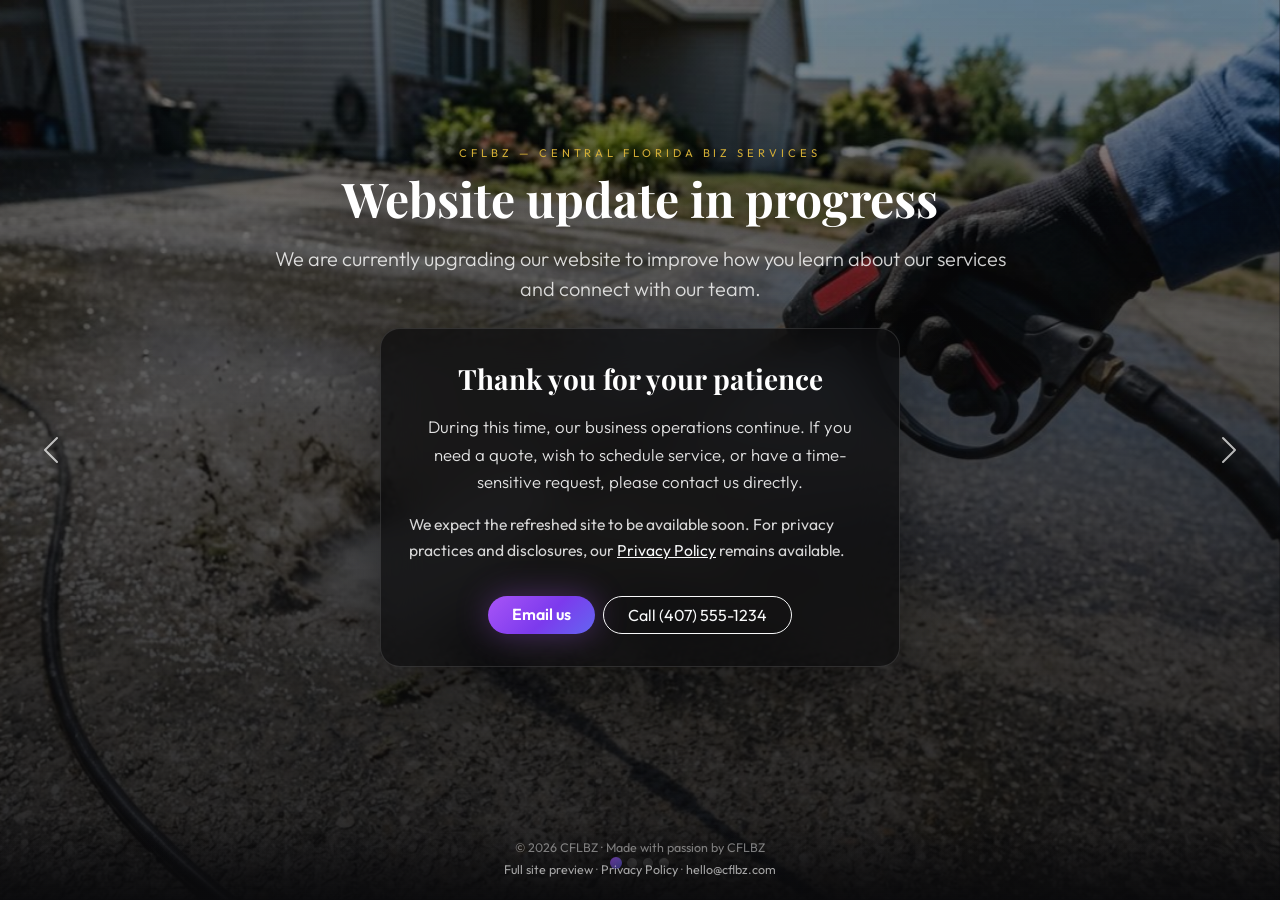
==== commit a2398fc4: "Coming soon: full hero carousel and professional website update messaging Made-with: Cursor" ====
--- a/index.html
+++ b/index.html
@@ -3,254 +3,158 @@
 <head>
   <meta charset="UTF-8">
   <meta name="viewport" content="width=device-width, initial-scale=1.0">
-  <meta name="description" content="CFLBZ — Central Florida Biz Services. Something extraordinary is on the way.">
-  <title>Coming Soon | CFLBZ</title>
+  <meta name="description" content="CFLBZ — Central Florida Biz Services. Our website is being updated. Contact us for service inquiries.">
+  <title>Website update in progress | CFLBZ</title>
+  <link rel="preload" as="image" href="assets/images/hero-1.jpg" fetchpriority="high">
   <link rel="preconnect" href="https://fonts.googleapis.com">
   <link rel="preconnect" href="https://fonts.gstatic.com" crossorigin>
   <link href="https://fonts.googleapis.com/css2?family=Outfit:wght@300;400;500;600;700&family=Playfair+Display:ital,wght@0,600;0,700;1,600&display=swap" rel="stylesheet">
+  <link href="https://cdn.jsdelivr.net/npm/bootstrap@5.3.3/dist/css/bootstrap.min.css" rel="stylesheet" integrity="sha384-QWTKZyjpPEjISv5WaRU9OFeRpok6YctnYmDr5pNlyT2bRjXh0JMhjY6hW+ALEwIH" crossorigin="anonymous">
   <link rel="stylesheet" href="assets/css/style.css">
   <style>
-    .cs-page {
+    /* Coming soon: full hero + content (uses global .hero-* where applicable) */
+    .cs-hero-page {
       min-height: 100vh;
       min-height: 100dvh;
-      display: flex;
-      flex-direction: column;
-      align-items: center;
-      justify-content: center;
-      padding: 2rem 1.25rem 4rem;
       position: relative;
-      overflow: hidden;
-      background: #050508;
     }
-    .cs-aurora {
-      position: absolute;
-      inset: -50%;
-      background:
-        radial-gradient(ellipse 80% 50% at 20% 40%, rgba(168, 85, 247, 0.35), transparent 50%),
-        radial-gradient(ellipse 60% 40% at 80% 20%, rgba(99, 102, 241, 0.3), transparent 45%),
-        radial-gradient(ellipse 50% 60% at 50% 90%, rgba(212, 175, 55, 0.12), transparent 50%);
-      animation: cs-aurora-shift 18s ease-in-out infinite alternate;
-      pointer-events: none;
+    .cs-hero-page .hero-carousel,
+    .cs-hero-page .hero-carousel .carousel-inner,
+    .cs-hero-page .hero-carousel .carousel-item {
+      min-height: 100vh;
+      min-height: 100dvh;
     }
-    @keyframes cs-aurora-shift {
-      0% { transform: translate(0, 0) rotate(0deg); opacity: 0.85; }
-      100% { transform: translate(5%, 8%) rotate(8deg); opacity: 1; }
+    .cs-hero-page .hero-img {
+      height: 100vh;
+      height: 100dvh;
     }
-    .cs-grid {
-      position: absolute;
-      inset: 0;
-      background-image:
-        linear-gradient(rgba(255, 255, 255, 0.03) 1px, transparent 1px),
-        linear-gradient(90deg, rgba(255, 255, 255, 0.03) 1px, transparent 1px);
-      background-size: 64px 64px;
-      mask-image: radial-gradient(ellipse 70% 70% at 50% 50%, black 20%, transparent 70%);
-      pointer-events: none;
+    .cs-hero-page .hero-content {
+      padding-top: 2rem;
+      padding-bottom: 7.5rem;
+      overflow-y: auto;
     }
-    .cs-orb {
-      position: absolute;
-      border-radius: 50%;
-      filter: blur(60px);
-      opacity: 0.45;
-      animation: cs-float 12s ease-in-out infinite;
-      pointer-events: none;
+    .cs-status {
+      max-width: 520px;
+      margin-left: auto;
+      margin-right: auto;
+      background: rgba(10, 10, 12, 0.72);
+      backdrop-filter: blur(20px);
+      -webkit-backdrop-filter: blur(20px);
+      border: 1px solid rgba(255, 255, 255, 0.12);
+      border-radius: 1.25rem;
+      padding: 2rem 1.75rem;
+      box-shadow: 0 20px 60px rgba(0, 0, 0, 0.45);
     }
-    .cs-orb--1 { width: 280px; height: 280px; background: #a855f7; top: 10%; left: -5%; animation-delay: 0s; }
-    .cs-orb--2 { width: 220px; height: 220px; background: #6366f1; bottom: 15%; right: -3%; animation-delay: -4s; }
-    .cs-orb--3 { width: 160px; height: 160px; background: #d4af37; top: 55%; right: 25%; animation-delay: -7s; opacity: 0.25; }
-    @keyframes cs-float {
-      0%, 100% { transform: translate(0, 0) scale(1); }
-      33% { transform: translate(30px, -25px) scale(1.05); }
-      66% { transform: translate(-20px, 15px) scale(0.95); }
+    .cs-status h2 {
+      font-family: var(--font-display);
+      font-size: clamp(1.35rem, 3.5vw, 1.75rem);
+      font-weight: 700;
+      color: #fff;
+      margin-bottom: 1rem;
+      line-height: 1.3;
     }
-    .cs-wrap {
-      position: relative;
-      z-index: 2;
-      width: 100%;
-      max-width: 640px;
-      text-align: center;
-    }
-    .cs-badge {
-      display: inline-block;
-      font-size: 0.7rem;
-      letter-spacing: 0.35em;
-      text-transform: uppercase;
-      color: var(--accent-gold);
-      margin-bottom: 1.25rem;
-      animation: cs-fade-up 1s ease 0.1s both;
-    }
-    .cs-title {
-      font-family: var(--font-display);
-      font-size: clamp(2.75rem, 9vw, 4.25rem);
-      font-weight: 700;
-      line-height: 1.08;
-      margin-bottom: 0.75rem;
-      background: linear-gradient(135deg, #fff 0%, rgba(255, 255, 255, 0.92) 35%, var(--accent-gold) 90%);
-      -webkit-background-clip: text;
-      background-clip: text;
-      -webkit-text-fill-color: transparent;
-      animation: cs-fade-up 1s ease 0.25s both;
-    }
-    .cs-sub {
-      font-size: clamp(1.05rem, 3.5vw, 1.25rem);
-      color: rgba(255, 255, 255, 0.78);
-      font-weight: 400;
-      margin-bottom: 0.5rem;
-      animation: cs-fade-up 1s ease 0.4s both;
-    }
-    .cs-tag {
-      font-size: 0.95rem;
-      color: rgba(255, 255, 255, 0.55);
-      margin-bottom: 2rem;
-      animation: cs-fade-up 1s ease 0.52s both;
-    }
-    @keyframes cs-fade-up {
-      from { opacity: 0; transform: translateY(28px); }
-      to { opacity: 1; transform: translateY(0); }
-    }
-    .cs-card {
-      background: rgba(18, 18, 24, 0.55);
-      backdrop-filter: blur(24px);
-      -webkit-backdrop-filter: blur(24px);
-      border: 1px solid rgba(255, 255, 255, 0.1);
-      border-radius: 1.5rem;
-      padding: 2rem 1.75rem;
-      box-shadow:
-        0 0 0 1px rgba(168, 85, 247, 0.12),
-        0 24px 80px rgba(0, 0, 0, 0.55);
-      animation: cs-fade-up 1s ease 0.65s both;
-    }
-    .cs-coming {
-      font-size: clamp(1.5rem, 5vw, 2rem);
-      font-weight: 600;
-      font-family: var(--font-sans);
-      letter-spacing: 0.08em;
-      text-transform: uppercase;
-      margin-bottom: 0.75rem;
-      background: linear-gradient(90deg, #c4b5fd, #fff, #fcd34d);
-      -webkit-background-clip: text;
-      background-clip: text;
-      -webkit-text-fill-color: transparent;
-    }
-    .cs-line {
-      width: 72px;
-      height: 3px;
-      margin: 0 auto 1.25rem;
-      border-radius: 999px;
-      background: linear-gradient(90deg, var(--accent-purple), var(--accent-gold));
-    }
-    .cs-blurb {
-      color: rgba(255, 255, 255, 0.68);
+    .cs-status p {
+      color: rgba(255, 255, 255, 0.82);
       font-size: 0.98rem;
       line-height: 1.65;
-      margin-bottom: 1.75rem;
+      margin-bottom: 0.85rem;
     }
-    .cs-actions {
-      display: flex;
-      flex-wrap: wrap;
-      gap: 0.75rem;
-      justify-content: center;
+    .cs-status p:last-of-type {
+      margin-bottom: 0;
     }
-    .cs-btn {
-      display: inline-flex;
-      align-items: center;
-      justify-content: center;
-      padding: 0.85rem 1.75rem;
-      border-radius: 999px;
-      font-weight: 600;
-      font-size: 0.95rem;
-      text-decoration: none;
-      transition: transform 0.25s ease, box-shadow 0.25s ease;
+    .cs-status .lead {
+      color: rgba(255, 255, 255, 0.88);
+      font-size: 1.05rem;
     }
-    .cs-btn--primary {
-      background: linear-gradient(135deg, var(--accent-purple) 0%, #7c3aed 50%, var(--accent-blue) 100%);
-      color: #fff;
-      border: none;
-      box-shadow: 0 0 32px rgba(168, 85, 247, 0.35);
-    }
-    .cs-btn--primary:hover {
-      color: #fff;
-      transform: translateY(-2px);
-      box-shadow: 0 12px 40px rgba(168, 85, 247, 0.45);
-    }
-    .cs-btn--ghost {
-      background: rgba(255, 255, 255, 0.06);
-      color: rgba(255, 255, 255, 0.9);
-      border: 1px solid rgba(255, 255, 255, 0.2);
-    }
-    .cs-btn--ghost:hover {
-      background: rgba(255, 255, 255, 0.1);
-      color: #fff;
-    }
-    .cs-footer {
+    .cs-foot {
       position: absolute;
       bottom: 0;
       left: 0;
       right: 0;
-      padding: 1.25rem;
+      z-index: 3;
+      padding: 1rem 1.25rem 1.25rem;
       text-align: center;
-      font-size: 0.8rem;
-      color: rgba(255, 255, 255, 0.4);
-      z-index: 2;
+      font-size: 0.78rem;
+      color: rgba(255, 255, 255, 0.45);
+      background: linear-gradient(0deg, rgba(10, 10, 12, 0.9) 0%, transparent 100%);
     }
-    .cs-footer a {
-      color: rgba(255, 255, 255, 0.55);
+    .cs-foot a {
+      color: rgba(255, 255, 255, 0.62);
       text-decoration: none;
     }
-    .cs-footer a:hover {
+    .cs-foot a:hover {
       color: var(--accent-gold);
-    }
-    .cs-shine {
-      position: absolute;
-      top: -100%;
-      left: -50%;
-      width: 40%;
-      height: 300%;
-      background: linear-gradient(105deg, transparent 40%, rgba(255, 255, 255, 0.06) 50%, transparent 60%);
-      animation: cs-shine 7s ease-in-out infinite;
-      pointer-events: none;
-    }
-    @keyframes cs-shine {
-      0% { transform: translateX(-20%) rotate(12deg); }
-      100% { transform: translateX(280%) rotate(12deg); }
     }
   </style>
 </head>
-<body class="cs-page">
-  <div class="cs-aurora" aria-hidden="true"></div>
-  <div class="cs-grid" aria-hidden="true"></div>
-  <div class="cs-orb cs-orb--1" aria-hidden="true"></div>
-  <div class="cs-orb cs-orb--2" aria-hidden="true"></div>
-  <div class="cs-orb cs-orb--3" aria-hidden="true"></div>
+<body>
+  <div class="cs-hero-page hero-wrap">
+    <div id="csHeroCarousel" class="carousel slide carousel-fade hero-carousel" data-bs-ride="carousel" data-bs-interval="5500" data-bs-pause="false">
+      <div class="carousel-indicators hero-indicators">
+        <button type="button" data-bs-target="#csHeroCarousel" data-bs-slide-to="0" class="active" aria-current="true" aria-label="Slide 1"></button>
+        <button type="button" data-bs-target="#csHeroCarousel" data-bs-slide-to="1" aria-label="Slide 2"></button>
+        <button type="button" data-bs-target="#csHeroCarousel" data-bs-slide-to="2" aria-label="Slide 3"></button>
+        <button type="button" data-bs-target="#csHeroCarousel" data-bs-slide-to="3" aria-label="Slide 4"></button>
+      </div>
+      <div class="carousel-inner h-100">
+        <div class="carousel-item active h-100">
+          <img src="assets/images/hero-1.jpg" class="d-block w-100 hero-img" width="1920" height="1080" alt="Professional pressure washing services" fetchpriority="high" decoding="async">
+        </div>
+        <div class="carousel-item h-100">
+          <img src="assets/images/hero-2.jpg" class="d-block w-100 hero-img" width="1920" height="1080" alt="Lawn care and property services" loading="lazy" decoding="async">
+        </div>
+        <div class="carousel-item h-100">
+          <img src="assets/images/hero-3.jpg" class="d-block w-100 hero-img" width="1920" height="1080" alt="Handyman and skilled trades" loading="lazy" decoding="async">
+        </div>
+        <div class="carousel-item h-100">
+          <img src="assets/images/hero-4.jpg" class="d-block w-100 hero-img" width="1920" height="1080" alt="Patio and exterior services" loading="lazy" decoding="async">
+        </div>
+      </div>
+      <button class="carousel-control-prev" type="button" data-bs-target="#csHeroCarousel" data-bs-slide="prev" aria-label="Previous slide">
+        <span class="carousel-control-prev-icon" aria-hidden="true"></span>
+      </button>
+      <button class="carousel-control-next" type="button" data-bs-target="#csHeroCarousel" data-bs-slide="next" aria-label="Next slide">
+        <span class="carousel-control-next-icon" aria-hidden="true"></span>
+      </button>
+    </div>
 
-  <div class="cs-wrap">
-    <p class="cs-badge">Central Florida</p>
-    <h1 class="cs-title">CFLBZ</h1>
-    <p class="cs-sub">Central Florida Biz Services</p>
-    <p class="cs-tag">Local trades · Digital growth · Real crews</p>
+    <div class="hero-overlay"></div>
 
-    <div class="cs-card position-relative overflow-hidden">
-      <div class="cs-shine" aria-hidden="true"></div>
-      <p class="cs-coming position-relative">Coming Soon</p>
-      <div class="cs-line position-relative"></div>
-      <p class="cs-blurb position-relative mb-0">
-        We’re putting the finishing touches on a new experience—property care, skilled partners, and services built for homeowners who expect more than a gig-app roulette. Check back shortly.
-      </p>
-      <div class="cs-actions position-relative mt-4">
-        <a href="mailto:hello@cflbz.com?subject=CFLBZ%20—%20Coming%20soon%20inquiry" class="cs-btn cs-btn--primary">Get in touch</a>
-        <a href="privacy.html" class="cs-btn cs-btn--ghost">Privacy Policy</a>
+    <div class="hero-content container text-center text-white">
+      <p class="hero-eyebrow text-uppercase mb-2 small">CFLBZ — Central Florida Biz Services</p>
+      <h1 class="display-5 display-md-4 fw-bold mb-3">Website update in progress</h1>
+      <p class="lead col-lg-8 mx-auto text-white-75 mb-4">We are currently upgrading our website to improve how you learn about our services and connect with our team.</p>
+
+      <div class="cs-status text-start">
+        <h2 class="text-center">Thank you for your patience</h2>
+        <p class="lead text-center mb-3">During this time, our business operations continue. If you need a quote, wish to schedule service, or have a time-sensitive request, please contact us directly.</p>
+        <p>We expect the refreshed site to be available soon. For privacy practices and disclosures, our <a href="privacy.html" class="link-light">Privacy Policy</a> remains available.</p>
+        <div class="d-flex flex-wrap gap-2 justify-content-center mt-4 pt-2">
+          <a href="mailto:hello@cflbz.com?subject=CFLBZ%20inquiry%20—%20website%20update%20period" class="btn btn-primary rounded-pill px-4 shadow-glow">Email us</a>
+          <a href="tel:+14075551234" class="btn btn-outline-light rounded-pill px-4">Call (407) 555-1234</a>
+        </div>
       </div>
     </div>
+
+    <footer class="cs-foot">
+      &copy; <span id="year"></span> CFLBZ · Made with passion by CFLBZ
+      <span class="d-block mt-1">
+        <a href="home.html">Full site preview</a>
+        <span aria-hidden="true"> · </span>
+        <a href="privacy.html">Privacy Policy</a>
+        <span aria-hidden="true"> · </span>
+        <a href="mailto:hello@cflbz.com">hello@cflbz.com</a>
+      </span>
+    </footer>
   </div>
 
-  <footer class="cs-footer">
-    &copy; <span id="year"></span> CFLBZ · Made with passion by CFLBZ
-    <span class="d-block mt-1">
-      <a href="home.html">Full site preview</a>
-      <span aria-hidden="true"> · </span>
-      <a href="mailto:hello@cflbz.com">hello@cflbz.com</a>
-    </span>
-  </footer>
-
-  <script src="assets/js/script.js"></script>
+  <script src="https://cdn.jsdelivr.net/npm/bootstrap@5.3.3/dist/js/bootstrap.bundle.min.js" integrity="sha384-YvpcrYf0tY3lHB60NNkmXc5s9fDVZLESaAA55NDzOxhy9GkcIdslK1eN7N6jIeHz" crossorigin="anonymous"></script>
+  <script>
+    document.getElementById("year").textContent = new Date().getFullYear();
+    var el = document.getElementById("csHeroCarousel");
+    if (el && typeof bootstrap !== "undefined" && bootstrap.Carousel) {
+      bootstrap.Carousel.getOrCreateInstance(el, { interval: 5500, ride: "carousel", pause: false, wrap: true }).cycle();
+    }
+  </script>
 </body>
 </html>
